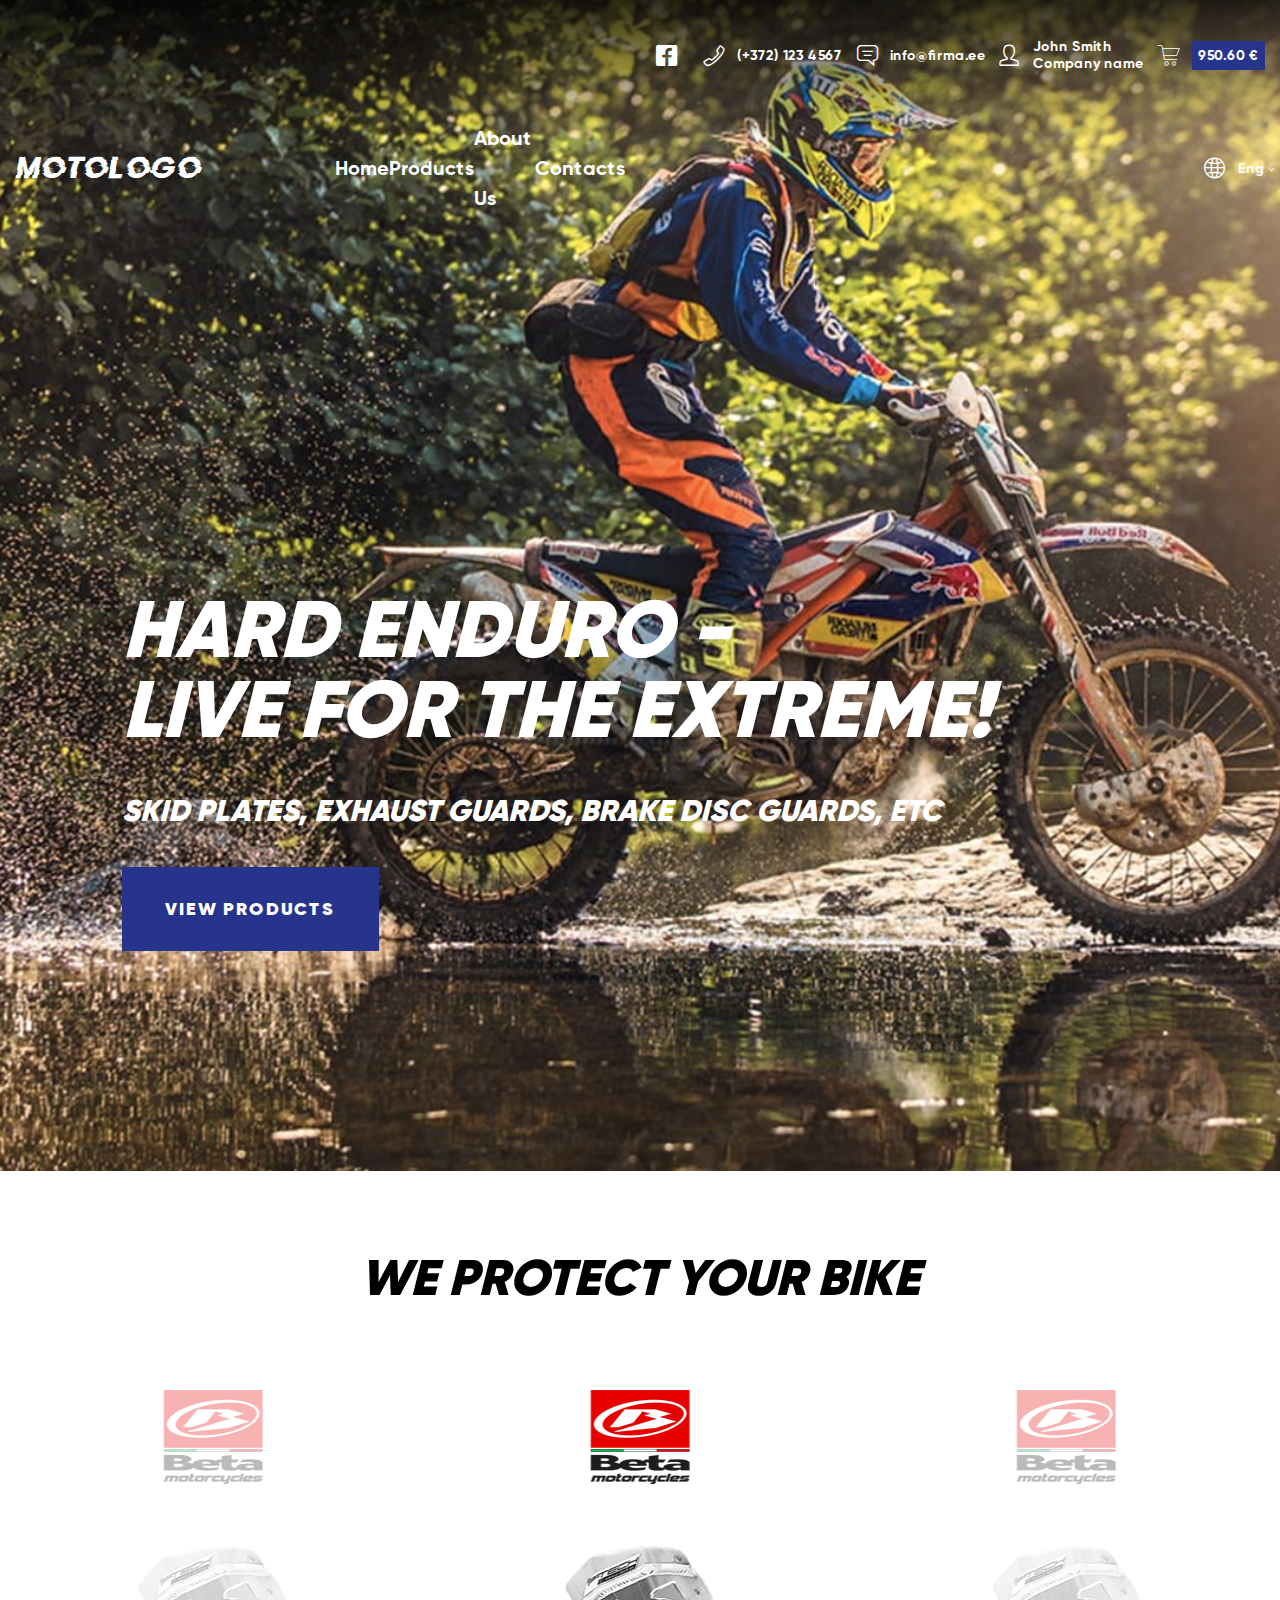
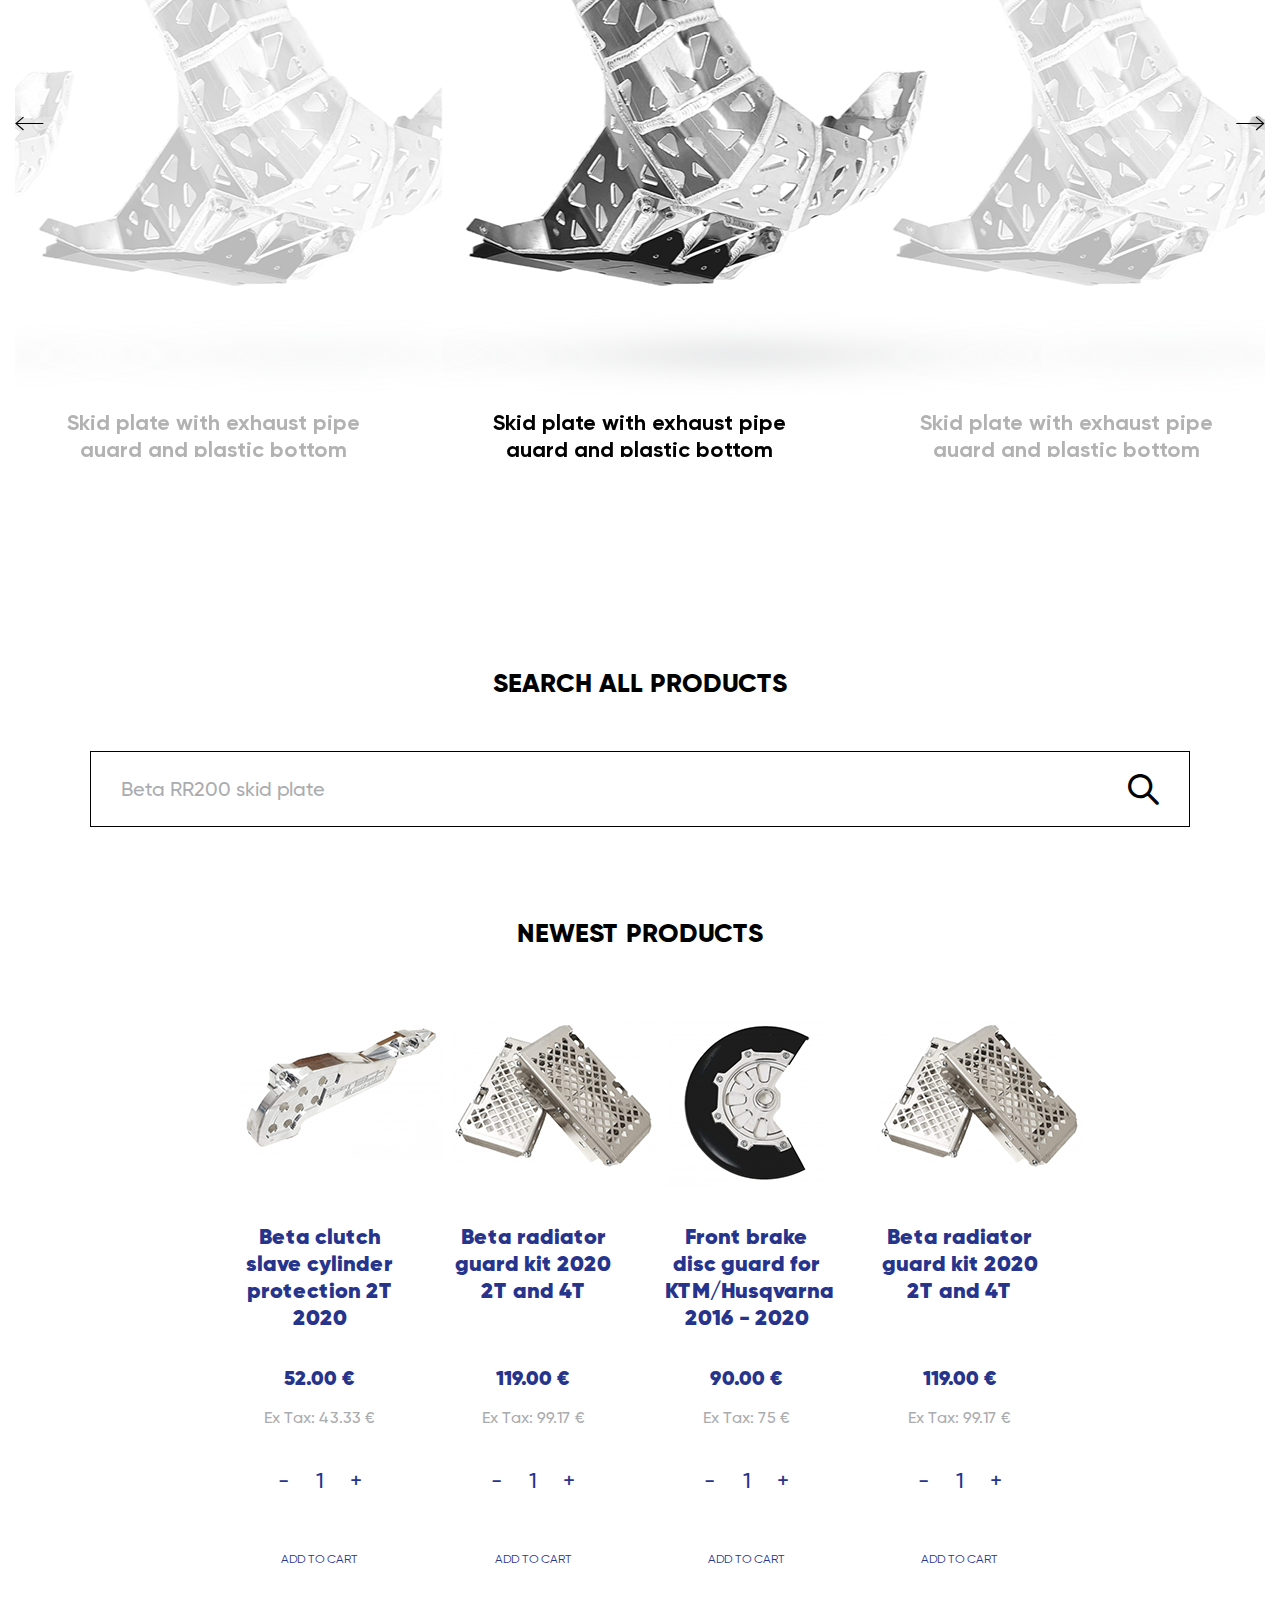
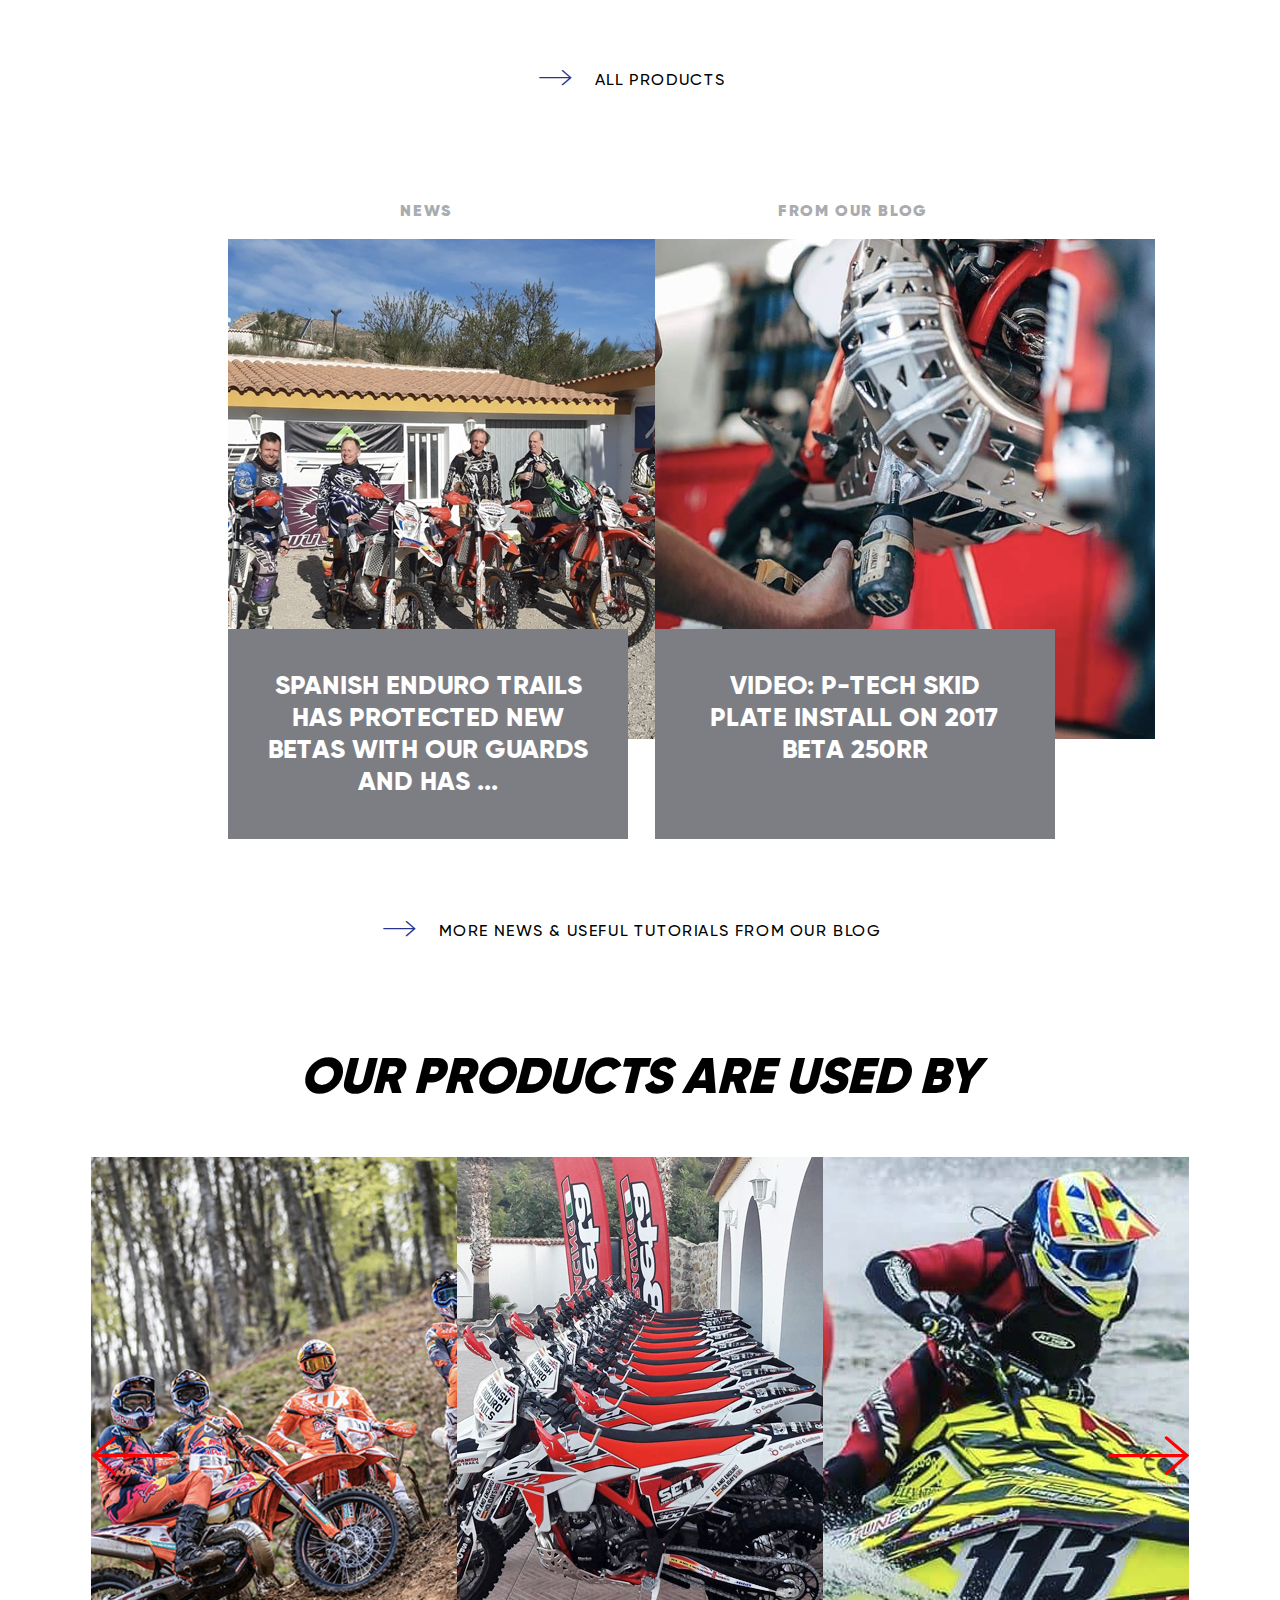
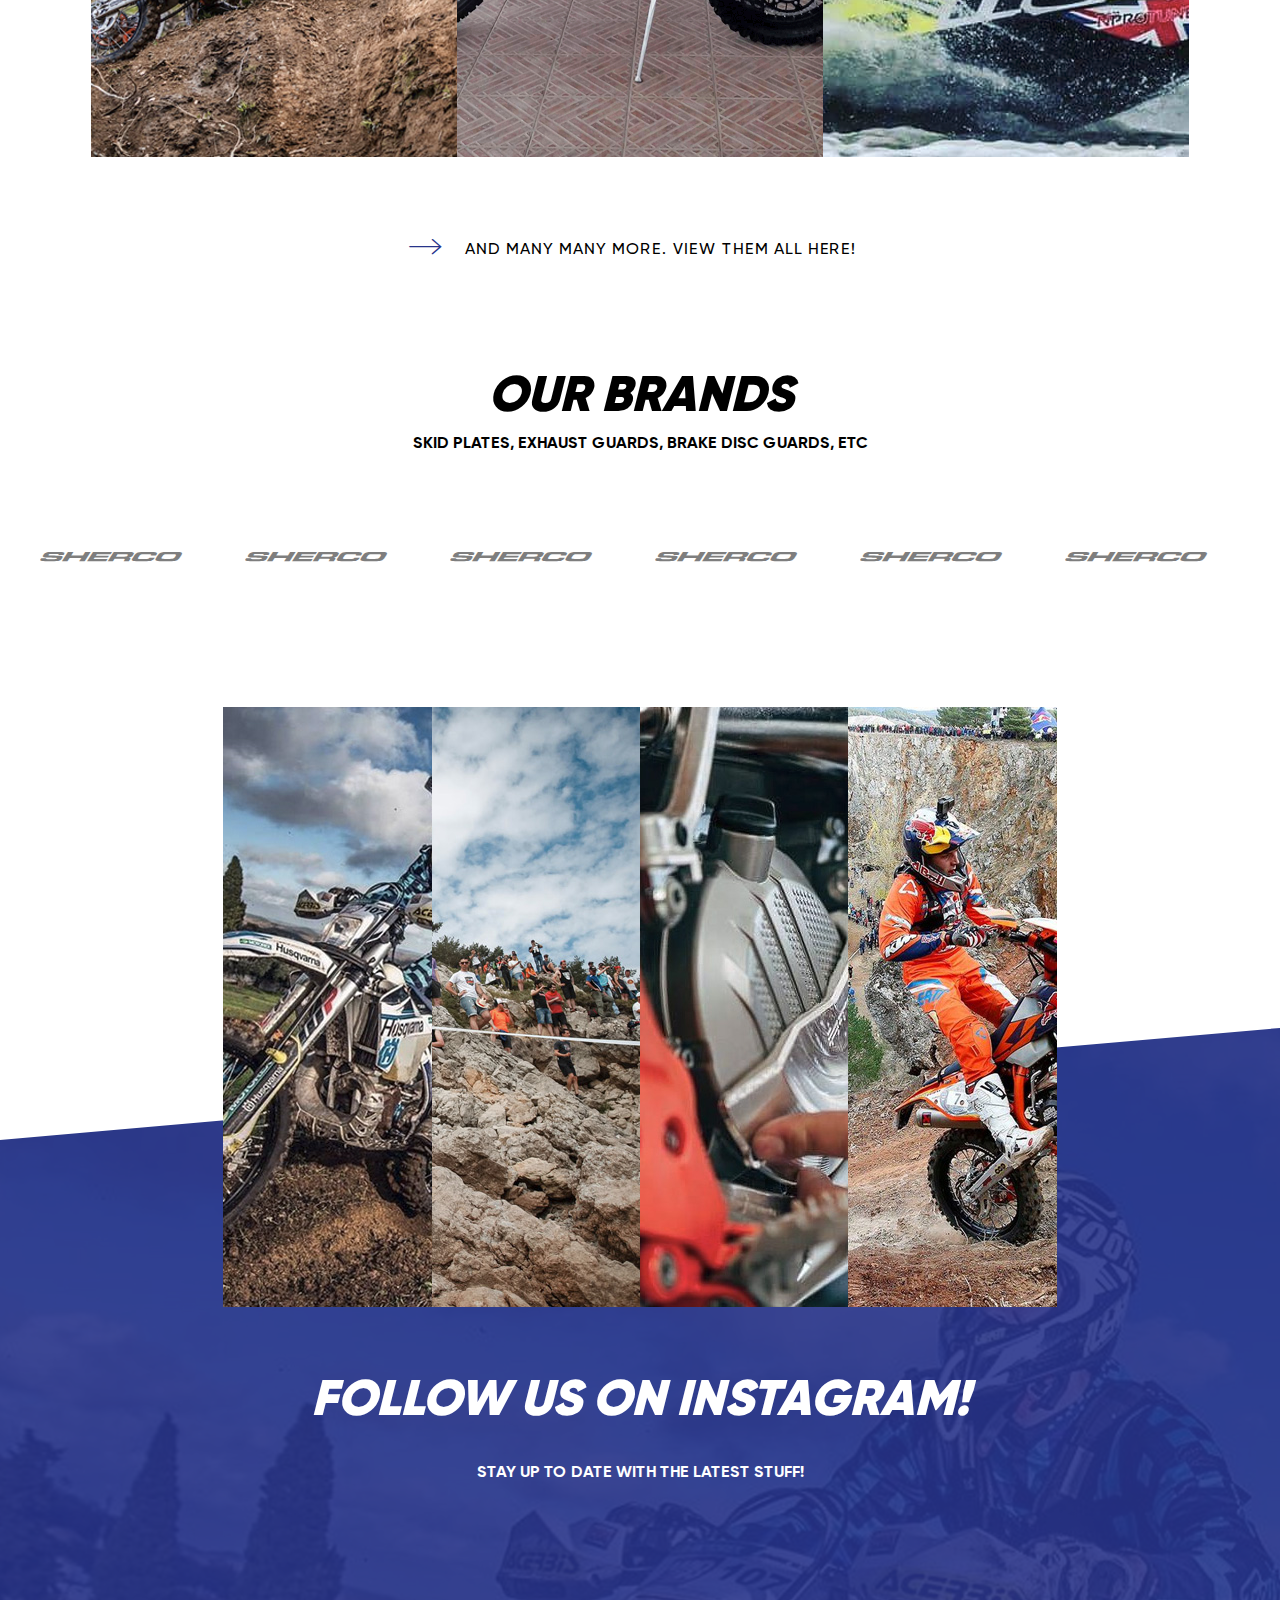
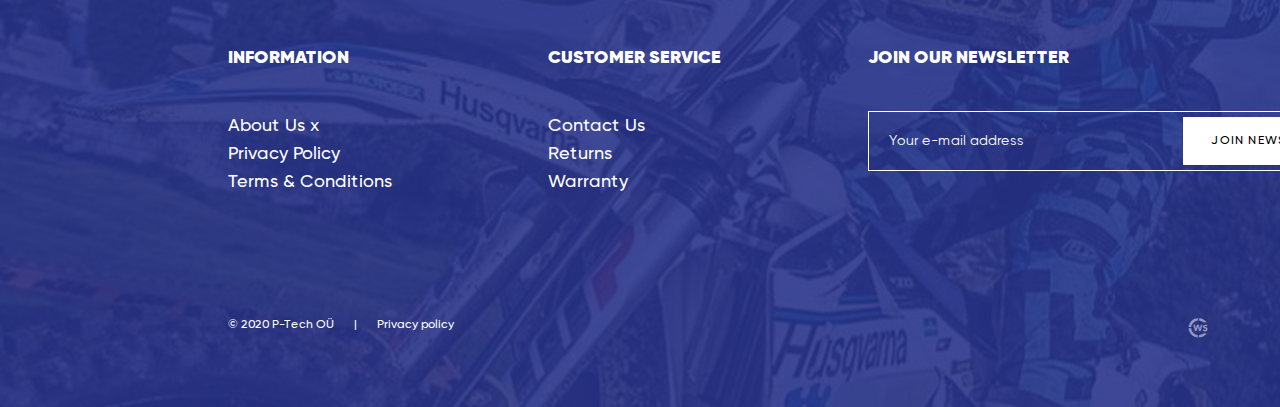
==== index.html @ c3dcbdb1 "test" ====
<!DOCTYPE html>
<html lang="en">
<head>
<meta charset="UTF-8">
<meta name="viewport" content="width=device-width, initial-scale=1.0">
<title>Motologo</title>
<!-- Fonts start -->
<link rel="stylesheet" href="fonts/gilroy/boldid/stylesheet.css">
<link rel="stylesheet" href="fonts/gilroy/stylesheet.css">
<!-- ICONS -->
<link rel="stylesheet" href="icons/style.css">

<!-- Fonts finish -->
    <!-- Slider CSS-->
<link rel="stylesheet" href="css/swiper-bundle.min.css">
<!-- Bootstrap Reboot CSS -->
<link rel="stylesheet" href="css/bootstrap-reboot.min.css">
<!-- Bootstrap CSS -->
<link rel="stylesheet" href="css/bootstrap.min.css">
<!-- Main CSS -->
<link rel="stylesheet" href="css/main.css">

</head>
<body>
    <!-- Header start -->
<header class="header" id="header">
    <div class="container">
        <div class="row">
            <div class="offset-6 col-6">
                <div class="header__info d-flex ml-auto">
                    <a href="#" class="header__social ico ico-fb">
                        
                    </a>
                    <a href="tel:+372123456789" class="header__phone ico ico-tel">
                        <span>(+372) 123 4567</span>
                    </a>
                    <a href="mailto:info@lab-consult.com" class="header__mail ico ico-mail">
                        <span>
                            info@firma.ee
                        </span>
                    </a>
                    <a href="#" class="header__username ico ico-konto">
                        <span>
                            John Smith<br>
                            Company name
                        </span>
                    </a>
                    <a href="#" class="header__cart ico ico-shopping-cart">
                        <span>
                            950.60 €
                        </span>
                    </a>
                </div>
            </div>
        </div>
        <div class="row align-items-center sec-nav">
            <div class="col-3">
                <a href="#" class="header__logo ico ico-motologo">
                </a>
            </div>
            <div class="col-3">
                <div class="header__nav d-flex">
                    <a href="#" class="header__menu">
                        Home
                    </a>
                    <a href="#" class="header__menu">
                        Products
                    </a>
                    <a href="#" class="header__menu">
                        About Us
                    </a>
                    <a href="#" class="header__menu">
                        Contacts
                    </a>
                </div>
            </div>
            <div class="offset-5 col-1 d-flex">
                <a href="#" class="header__lang  ico ico-lang">
                    <span>
                        Eng
                    </span>
                </a>
            </div>
        </div>
        <div class="row">
            <div class="offset-1 col-10">
                <h1 class="header__title">
                    Hard enduro - <br>
                    live for the extreme!
                </h1>
            </div>
        </div>
        <div class="row">
            <div class="offset-1 col-10">
                <p class="header__text">
                    Skid plates, exhaust guards, brake disc guards, etc
                </p>
            </div>
        </div>
        <div class="row">
            <div class="offset-1 col-10">
                <a href="#" class="header__btn btn">
                    View products
                </a>
            </div>
        </div>
    </div>
</header>
<!-- Header finish -->
<!-- Protect start -->   
<section class="protect" id="protect">
    <div class="container">
        <div class="row">
            <div class="col-12">
                <h1 class="protect__title">
                    We protect your bike
                </h1>
            </div>
        </div>
        <!-- Protect slider start -->  
            <!-- Slider main container -->
        <div class="swiper-container swiper__bikeSlider">
            <div class="swiper-wrapper">
                <div class="swiper-slide">
                    <div class="protect__sliderWrap">
                        <div class="protect__company-logo protect__company-logo2"></div>
                        <div class="protect__protection protect__protection2"></div>
                        <div class="protect__shadow protect__shadow2"></div>
                        <div class="protect__text protect__text2">
                            Skid plate with exhaust pipe guard
                            and plastic bottom
                        </div>
                    </div>
                </div>
                <div class="swiper-slide">
                    <div class="protect__sliderWrap">
                        <div class="protect__company-logo protect__company-logo2"></div>
                        <div class="protect__protection protect__protection2"></div>
                        <div class="protect__shadow protect__shadow2"></div>
                        <div class="protect__text protect__text2">
                            Skid plate with exhaust pipe guard
                            and plastic bottom
                        </div>
                    </div>
                </div>
                <div class="swiper-slide">
                    <div class="protect__sliderWrap">
                        <div class="protect__company-logo protect__company-logo2"></div>
                        <div class="protect__protection protect__protection2"></div>
                        <div class="protect__shadow protect__shadow2"></div>
                        <div class="protect__text protect__text2">
                            Skid plate with exhaust pipe guard
                            and plastic bottom
                        </div>
                    </div>
                </div>
                <div class="swiper-slide">
                    <div class="protect__sliderWrap">
                        <div class="protect__company-logo protect__company-logo2"></div>
                        <div class="protect__protection protect__protection2"></div>
                        <div class="protect__shadow protect__shadow2"></div>
                        <div class="protect__text protect__text2">
                            Skid plate with exhaust pipe guard
                            and plastic bottom
                        </div>
                    </div>
                </div>
                <div class="swiper-slide">
                    <div class="protect__sliderWrap">
                        <div class="protect__company-logo protect__company-logo2"></div>
                        <div class="protect__protection protect__protection2"></div>
                        <div class="protect__shadow protect__shadow2"></div>
                        <div class="protect__text protect__text2">
                            Skid plate with exhaust pipe guard
                            and plastic bottom
                        </div>
                    </div>
                </div>
            </div>
            <!-- Add Arrows -->
            <div class="ico ico-arr-right"></div>
            <div class="ico ico-arr-left"></div>  
        </div> 
        <!-- Protect slider finish --> 
        <div class="row">
            <div class="col-12">
                <div class="protect__btn view-visit__btn btn">
                    View all products
                    for Beta
                </div>
            </div> 
        </div> 
    </div>
</section>

<!-- Protect finish -->
<!-- Search start -->
<section class="search" id="search">
    <div class="container">
        <div class="row">
            <div class="col-12">
                <h4 class="search__title">
                    Search all products
                </h4>
            </div> 
        </div> 
        <div class="row">
            <div class="col-12">
                <div class="ico ico-luup search__wrap">
                    <input type="text" class="search__input" placeholder="Beta RR200 skid plate">
                </div>
            </div> 
        </div>
    </div>
</section>
<!-- Search finish -->
<!-- NewProd start -->
<section class="newProd" id="newProd">
    <div class="container">
        <div class="row">
            <div class="col-12">
                <h4 class="newProd__title">
                    Newest products
                </h4>
            </div> 
        </div> 
        <div class="row">
            <div class="offset-2 col-2">
                <div class="newProd__wrap">
                    <div class="newProd__imgWrap">
                        <div class="newProd__prodImg newProd__prodImg1"></div>
                    </div>
                    <h6 class="newProd__name">
                        Beta clutch slave cylinder protection 2T 2020
                    </h6>
                    <div class="newProd__shopWrap">
                        <p class="newProd__price">
                            52.00 €
                        </p>
                        <p class="newProd__taxPrice">
                            Ex Tax: 43.33 €
                        </p>
                        <div class="newProd__countWrap">
                            <a href="#" class="newProd__coutMin">-</a>
                            <div class="newProd__countNum">1</div>
                            <a href="#"  class="newProd__countPlus">+</a>
                        </div>
                        <div class="newProd__btn btn">
                            Add to cart
                        </div>
                    </div>
                </div>
            </div>
            <div class="col-2">
                <div class="newProd__wrap">
                    <div class="newProd__imgWrap">
                        <div class="newProd__prodImg newProd__prodImg2"></div>
                    </div>
                    <h6 class="newProd__name">
                        Beta radiator guard kit 2020 2T and 4T
                    </h6>
                    <div class="newProd__shopWrap">
                        <p class="newProd__price">
                            119.00 €
                        </p>
                        <p class="newProd__taxPrice">
                            Ex Tax: 99.17 €
                        </p>
                        <div class="newProd__countWrap">
                            <a href="#" class="newProd__coutMin">-</a>
                            <div class="newProd__countNum">1</div>
                            <a href="#"  class="newProd__countPlus">+</a>
                        </div>
                        <div class="newProd__btn btn">
                            Add to cart
                        </div>
                    </div>
                </div>
            </div>
            <div class="col-2">
                <div class="newProd__wrap">
                    <div class="newProd__imgWrap">
                        <div class="newProd__prodImg newProd__prodImg3"></div>
                    </div>
                    <h6 class="newProd__name">
                        Front brake disc guard for KTM/Husqvarna 2016 - 2020
                    </h6>
                    <div class="newProd__shopWrap">
                        <p class="newProd__price">
                            90.00 €
                        </p>
                        <p class="newProd__taxPrice">
                            Ex Tax: 75 €
                        </p>
                        <div class="newProd__countWrap">
                            <a href="#" class="newProd__coutMin">-</a>
                            <div class="newProd__countNum">1</div>
                            <a href="#"  class="newProd__countPlus">+</a>
                        </div>
                        <div class="newProd__btn btn">
                            Add to cart
                        </div>
                    </div>
                </div>
            </div>
            <div class="col-2">
                <div class="newProd__wrap">
                    <div class="newProd__imgWrap">
                        <div class="newProd__prodImg newProd__prodImg4"></div>
                    </div>
                    <h6 class="newProd__name">
                        Beta radiator guard kit 2020 2T and 4T
                    </h6>
                    <div class="newProd__shopWrap">
                        <p class="newProd__price">
                            119.00 €
                        </p>
                        <p class="newProd__taxPrice">
                            Ex Tax: 99.17 €
                        </p>
                        <div class="newProd__countWrap">
                            <a href="#" class="newProd__coutMin">-</a>
                            <div class="newProd__countNum">1</div>
                            <a href="#"  class="newProd__countPlus">+</a>
                        </div>
                        <div class="newProd__btn btn">
                            Add to cart
                        </div>
                    </div>
                </div>
            </div>
        </div>
        <div class="row">
            <div class="col-12">
                <a href="#" class="newProd__button btn__info btn ico ico-arr-right">
                    <span>All products</span>
                </a>
            </div>
        </div>
    </div>
</section>
<!-- NewProd finish -->
<!-- NewsBlog start -->
<section class="newsBlog" id="newsBlog">
    <div class="container">
        <div class="row">
            <div class="offset-2 col-4">
                <div class="newsBlog__wrap">
                    <h6 class="newsBlog__title">
                        News
                    </h6>
                    <div class="newsBlog__img newsBlog__img1"></div>
                    <div class="newsBlog__text">
                        Spanish Enduro Trails has protected new Betas with OUR guards and has ...
                    </div>
                </div>
            </div>
            <div class="col-4">
                <div class="newsBlog__wrap">
                    <h6 class="newsBlog__title">
                        From our blog
                    </h6>
                    <div class="newsBlog__img newsBlog__img2"></div>
                    <div class="newsBlog__text">
                        VIDEO: P-Tech Skid Plate Install On 2017 Beta 250RR
                    </div>
                </div>
            </div>
        </div>
        <div class="row">
            <div class="col-12">
                <a href="#" class="newsBlog__button btn__info btn ico ico-arr-right">
                    <span>More news & useful tutorials from our blog</span>
                </a>
            </div>
        </div>
    </div>
</section>
<!-- NewsBlog finish -->

<!-- UsedBy start -->
<section class="usedBy" id="usedBy">
    <div class="container">
        <div class="row">
            <div class="col-12">
                <h2 class="usedBy__title">
                    Our products are used by
                </h2>
            </div>
        </div>
        <!-- UsedBy slider start -->  
        <!-- Slider main container -->
        <div class="swiper-container swiper__usedbySlider">
            <div class="swiper-wrapper">
                <div class="swiper-slide">
                    <div class="usedBy__sliderWrap">
                        <div class="usedBy__img usedBy__img1">
                            <div class="usedBy__overlay">
                                <h3 class="usedBy__heading">
                                    Spanish Enduro Trails
                                </h3>
                                <a href="#" class="view-visit__btn">
                                    Visit team´s
                                    web page
                                </a>
                            </div>
                        </div>
                    </div>
                </div>
                <div class="swiper-slide">
                    <div class="usedBy__sliderWrap">
                        <div class="usedBy__img usedBy__img2">
                            <div class="usedBy__overlay">
                                <h3 class="usedBy__heading">
                                    Spanish Enduro Trails
                                </h3>
                                <a href="#" class="view-visit__btn">
                                    Visit team´s
                                    web page
                                </a>
                            </div>
                        </div>
                    </div>
                </div>
                <div class="swiper-slide">
                    <div class="usedBy__sliderWrap">
                        <div class="usedBy__img usedBy__img3">
                            <div class="usedBy__overlay">
                                <h3 class="usedBy__heading">
                                    Spanish Enduro Trails
                                </h3>
                                <a href="#" class="view-visit__btn">
                                    Visit team´s
                                    web page
                                </a>
                            </div>
                        </div>
                    </div>
                </div>
               
            </div>
            <!-- Add Arrows -->
            <div class="ico ico-arr-right"></div>
            <div class="ico ico-arr-left"></div>  
        </div> 
        <!-- UsedBy slider finish --> 
        <div class="row">
            <div class="col-12">
                <a href="#" class="usedBy__button btn__info btn ico ico-arr-right">
                    <span>And many many more. View them all here!</span>
                </a>
            </div>
        </div>
    </div>
</section>
<!-- UsedBy finish -->
<!-- Brands start -->
<section class="brands" id="brands">
    <div class="container">
        <div class="row">
            <div class="col-12">
                <h2 class="brands__title">
                    Our brands
                </h2>
            </div>
        </div>
        <div class="row">
            <div class="col-12">
                <p class="brands__text">
                    Skid plates, exhaust guards, brake disc guards, etc
                </p>
            </div>
        </div>
        <div class="brands__wrap">
            <div class="row">
                <div class="col-2">
                    <div class="brands__logo ico ico-sherco"></div>
                </div>
                <div class="col-2">
                    <div class="brands__logo ico ico-sherco"></div>
                </div>
                <div class="col-2">
                    <div class="brands__logo ico ico-sherco"></div>
                </div>
                <div class="col-2">
                    <div class="brands__logo ico ico-sherco"></div>
                </div>
                <div class="col-2">
                    <div class="brands__logo ico ico-sherco"></div>
                </div>
                <div class="col-2">
                    <div class="brands__logo ico ico-sherco"></div>
                </div>
            </div>
        </div>
    </div>
</section>
<!-- Brands finish -->
<!-- Follow start -->
<section class="follow" id="follow">
    <div class="container">
        <div class="row no-gutters">
            <div class="offset-2 col-2">
                <div class="follow__img follow__img1"></div>
            </div>
            <div class="col-2">
                <div class="follow__img follow__img2"></div>
            </div>
            <div class="col-2">
                <div class="follow__img follow__img3"></div>
            </div>
            <div class="col-2">
                <div class="follow__img follow__img4"></div>
            </div>
        </div>
        <div class="row">
            <div class="col-12">
                <h2 class="follow__title">
                    Follow us on instagram!
                </h2>
            </div>
        </div>
        <div class="row">
            <div class="col-12">
                <p class="follow__text">
                    Stay up to date with the latest stuff!
                </p>
            </div>
        </div>
    </div>
</section>
<!-- Follow finish -->
<!-- Footer start -->
<footer class="footer" id="footer">
    <div class="footer__bg">
        <div class="footer__bgImg">
            
        </div>
    </div>
    <div class="container">
        <div class="row">
            <div class="offset-2 col-3">
                <h6 class="footer__title">
                    Information
                </h6>
                <div class="footer__navWrap">
                    <div class="footer__nav">
                        About Us
                    x</div>
                    <div class="footer__nav">
                        Privacy Policy
                    </div>
                    <div class="footer__nav">
                        Terms & Conditions
                    </div>
                </div>
            </div>
            <div class="col-3">
                <h6 class="footer__title">
                    Customer Service
                </h6>
                <div class="footer__navWrap">
                    <div class="footer__nav">
                        Contact Us
                    </div>
                    <div class="footer__nav">
                        Returns
                    </div>
                    <div class="footer__nav">
                        Warranty
                    </div>
                </div>
            </div>
            <div class="col-3">
                <h6 class="footer__title">
                    Join OUR newsletter
                </h6>
                <label class="footer__actWrap d-flex">
                   <input type="text" class="footer__input" placeholder="Your e-mail address">
                   <button class="footer__btn btn">
                        Join newsletter
                   </button>
                </label>
            </div>
        </div>
        <div class="row">
            <div class="offset-2 col-3">
                <div class="footer__privWrap">
                    <p class="footer__priv">
                        © 2020 P-Tech OÜ
                    </p>
                    <p class="footer__priv">
                        |
                    </p>
                    <p class="footer__priv">
                        Privacy policy
                    </p>
                </div>
            </div>
            <div class="offset-6 col-1 footer__privWrap">
                <div class="footer__svg ico ico-ws">
                </div>
            </div>
        </div>
    </div>
</footer>

<!-- Footer finish -->
</body>

<!-- Slider JS-->
<script src="js/swiper-bundle.min.js"></script>
<script src="js/main.js"></script>
</html>
---- fonts/gilroy/boldid/stylesheet.css ----
@font-face {
    font-family: 'Gilroy';
    src: url('Gilroy-Heavy.eot');
    src: url('Gilroy-Heavy.eot?#iefix') format('embedded-opentype'),
        url('Gilroy-Heavy.woff2') format('woff2'),
        url('Gilroy-Heavy.woff') format('woff'),
        url('Gilroy-Heavy.ttf') format('truetype'),
        url('Gilroy-Heavy.svg#Gilroy-Heavy') format('svg');
    font-weight: 900;
    font-style: normal;
    font-display: swap;
}

@font-face {
    font-family: 'Gilroy';
    src: url('Gilroy-Black.eot');
    src: url('Gilroy-Black.eot?#iefix') format('embedded-opentype'),
        url('Gilroy-Black.woff2') format('woff2'),
        url('Gilroy-Black.woff') format('woff'),
        url('Gilroy-Black.ttf') format('truetype'),
        url('Gilroy-Black.svg#Gilroy-Black') format('svg');
    font-weight: 900;
    font-style: normal;
    font-display: swap;
}

@font-face {
    font-family: 'Gilroy';
    src: url('Gilroy-ExtraBold.eot');
    src: url('Gilroy-ExtraBold.eot?#iefix') format('embedded-opentype'),
        url('Gilroy-ExtraBold.woff2') format('woff2'),
        url('Gilroy-ExtraBold.woff') format('woff'),
        url('Gilroy-ExtraBold.ttf') format('truetype'),
        url('Gilroy-ExtraBold.svg#Gilroy-ExtraBold') format('svg');
    font-weight: 800;
    font-style: normal;
    font-display: swap;
}
---- fonts/gilroy/stylesheet.css ----
@font-face {
    font-family: 'Gilroy';
    src: url('Gilroy-Bold.eot');
    src: url('Gilroy-Bold.eot?#iefix') format('embedded-opentype'),
        url('Gilroy-Bold.woff2') format('woff2'),
        url('Gilroy-Bold.woff') format('woff'),
        url('Gilroy-Bold.ttf') format('truetype'),
        url('Gilroy-Bold.svg#Gilroy-Bold') format('svg');
    font-weight: bold;
    font-style: normal;
}

@font-face {
    font-family: 'Gilroy';
    src: url('Gilroy-Thin.eot');
    src: url('Gilroy-Thin.eot?#iefix') format('embedded-opentype'),
        url('Gilroy-Thin.woff2') format('woff2'),
        url('Gilroy-Thin.woff') format('woff'),
        url('Gilroy-Thin.ttf') format('truetype'),
        url('Gilroy-Thin.svg#Gilroy-Thin') format('svg');
    font-weight: 100;
    font-style: normal;
}

@font-face {
    font-family: 'Gilroy';
    src: url('Gilroy-Regular.eot');
    src: url('Gilroy-Regular.eot?#iefix') format('embedded-opentype'),
        url('Gilroy-Regular.woff2') format('woff2'),
        url('Gilroy-Regular.woff') format('woff'),
        url('Gilroy-Regular.ttf') format('truetype'),
        url('Gilroy-Regular.svg#Gilroy-Regular') format('svg');
    font-weight: normal;
    font-style: normal;
}

@font-face {
    font-family: 'Gilroy';
    src: url('Gilroy-Light.eot');
    src: url('Gilroy-Light.eot?#iefix') format('embedded-opentype'),
        url('Gilroy-Light.woff2') format('woff2'),
        url('Gilroy-Light.woff') format('woff'),
        url('Gilroy-Light.ttf') format('truetype'),
        url('Gilroy-Light.svg#Gilroy-Light') format('svg');
    font-weight: 300;
    font-style: normal;
}

@font-face {
    font-family: 'Gilroy';
    src: url('Gilroy-SemiBold.eot');
    src: url('Gilroy-SemiBold.eot?#iefix') format('embedded-opentype'),
        url('Gilroy-SemiBold.woff2') format('woff2'),
        url('Gilroy-SemiBold.woff') format('woff'),
        url('Gilroy-SemiBold.ttf') format('truetype'),
        url('Gilroy-SemiBold.svg#Gilroy-SemiBold') format('svg');
    font-weight: 600;
    font-style: normal;
}

@font-face {
    font-family: 'Gilroy';
    src: url('Gilroy-Medium.eot');
    src: url('Gilroy-Medium.eot?#iefix') format('embedded-opentype'),
        url('Gilroy-Medium.woff2') format('woff2'),
        url('Gilroy-Medium.woff') format('woff'),
        url('Gilroy-Medium.ttf') format('truetype'),
        url('Gilroy-Medium.svg#Gilroy-Medium') format('svg');
    font-weight: 500;
    font-style: normal;
}
---- icons/style.css ----
@font-face {
  font-family: 'mod';
  src:  url('fonts/mod.eot?b4n8e9');
  src:  url('fonts/mod.eot?b4n8e9#iefix') format('embedded-opentype'),
    url('fonts/mod.ttf?b4n8e9') format('truetype'),
    url('fonts/mod.woff?b4n8e9') format('woff'),
    url('fonts/mod.svg?b4n8e9#mod') format('svg');
  font-weight: normal;
  font-style: normal;
  font-display: block;
}

.ico {
  /* use !important to prevent issues with browser extensions that change fonts */
  font-family: 'mod' !important;
  speak: never;
  font-style: normal;
  font-weight: normal;
  font-variant: normal;
  text-transform: none;
  line-height: 1;

  /* Better Font Rendering =========== */
  -webkit-font-smoothing: antialiased;
  -moz-osx-font-smoothing: grayscale;
}

.ico-shopping-cart:before {
  content: "\e90e";
}
.ico-lang:before {
  content: "\e900";
}
.ico-luup:before {
  content: "\e901";
}
.ico-mail:before {
  content: "\e902";
}
.ico-motikas:before {
  content: "\e903";
}
.ico-motologo:before {
  content: "\e904";
}
.ico-shape-4:before {
  content: "\e905";
}
.ico-sherco:before {
  content: "\e906";
}
.ico-tel:before {
  content: "\e907";
}
.ico-ws:before {
  content: "\e908";
}
.ico-arr-left:before {
  content: "\e909";
}
.ico-arr-right:before {
  content: "\e90a";
}
.ico-fb:before {
  content: "\e90b";
}
.ico-konto:before {
  content: "\e90c";
}
.ico-ktm:before {
  content: "\e90d";
}
---- css/main.css ----
/* ------ Specification ------ */
    
    body {
        font-family: 'Gilroy', 'open sans', sans-serif;
        color: #000;
        padding: 0;
        margin: 0;
        font-size: 14px;
    }
    div, p, form, input, a, span, button {
        box-sizing: border-box;
    }
    
    p {
        font-size: 14px;
    }
    
    ul, li {
        display: block;
        padding: 0;
        margin: 0;
    }
    
    h1, h2, h3, h4, h5, h6 {
        font-family: 'Gilroy', sans-serif;
    }
    
    h1 {
        font-size: 80px;
        color: #fff;
    }
    
    h2 {
        font-size: 50px;
        color: #000000;
    }
    
    h3 {
        font-size: 30px;
    }
    
    h4 {
        font-size: 26px;
    }
    h5 {
        font-size: 24px;
        color: #081D42;
        font-family: 'Gilroy', sans-serif;
    }
    h6 {
        font-size: 22px;
    }
    
    a, a:hover, a:active {
        text-decoration: none;
    }
    
    a, button, input {
        transition: all 0.5s ease;
    }
    
    input, input:hover, input:focus, input:active, button, button:hover, button:focus, button:active {
        outline: none;
    }
    
    
    .btn {
        background-color: #fff;
        color: #27348b;
        display: block;
        padding: 32px 20px;
        font-family: 'Gilroy', sans-serif;
    }
    
    .btn:hover {
        background: #fff;
        color: #fff;
        background-color: #27348b;
    }
    
    .btn:active {
        box-shadow: 0 0 25px rgba(0, 0, 0, 0.2) inset;
    }



.btn__info span{
    font-size: 16px;
    font-weight: 500;
    font-family: Gilroy;
    font-stretch: normal;
    font-style: normal;
    line-height: normal;
    letter-spacing: 1.6px;
    text-transform: uppercase;
    color: #000;
    margin-top: 59px;
    padding: 15px;
}   


.view-visit__btn{
    display: flex;
    margin: 0 auto;
    max-width: 197px;
    width: 100%;
    font-family: Gilroy;
    font-size: 12px;
    font-weight: 500;
    font-stretch: normal;
    font-style: normal;
    line-height: normal;
    letter-spacing: 1.2px;
    text-align: center;
    color: var(--text);
    margin-top: 55px;
    padding: 17px 15px;
    color: #000;
    border: 1px solid #000;
    text-transform: uppercase;
}

/* ------ Specification finish ------ */

 /* ------ Header start ------ */
.header {
    background-image: url(../img/jpg/hero-image.jpg);
    background-position: center, center;
    background-repeat: no-repeat;
    background-size: cover;
    padding: 38px 0 220px;
    position: relative;


}
.header::after {
    background: rgb(0,0,0);
    background: linear-gradient(180deg, rgba(0,0,0,0.8099614845938375) 0%, rgba(0,0,0,0) 100%);
    position: absolute;
    top: 0;
    left: 0;
    width: 100%;
    height: 140px;
    content: '';
    
}


.header__info {
    max-width: 726px;
    width: 100%;
    justify-content: space-between;
    align-items: center;
    z-index: 1;
    position: relative;
}
.header__info a span{
    font-family: Gilroy;
    font-size: 14px;
    font-weight: bold;
    font-stretch: normal;
    font-style: normal;
    line-height: normal;
    letter-spacing: normal;
    text-align: right;
    color: #ffffff;
}
.header .ico {
    color: #fff;
    padding-left: 34px;
    text-align: left;
    position: relative
}
.header .ico::before{
    font-size: 22px;
    top: 50%;
    position: absolute;
    left: 0;
    text-align: center;
    transform: translate(0, -50%);
}

.header__social {
}
.header__phone span{
}
.header__mail span{
}
.header__username span{
}
.header__cart span{
    background-color: #27348b;
    padding: 6px;
}
.sec-nav {
    margin-top: 36px;
    z-index: 1;
    position: relative;
}

.header__logo::before {
    font-size: 33px;
    color: #fff;
}
.header__nav {
    font-weight: bold;
    color: #fff;
    font-size: 20px;
    line-height: 60px;
    display: flex;
    align-items: center;
    justify-content: space-between;
}
.header__menu {

    font-size: 20px;
    font-weight: bold;
    font-stretch: normal;
    font-style: normal;
    line-height: 3;
    letter-spacing: normal;
    text-align: left;
    color: #ffffff;
    position: relative;
}
.header__menu:hover {
    color: #fff;
}
.header__menu::after {
    content: '';
    position: absolute;
    left: 0;
    bottom: 0;
    width: 100%;
    height: 2px;
    background-color: #fff;
    opacity: 0;
    transition: 0.3s ease;
}
.header__menu:hover:after {
    opacity: 1;
    bottom: 11px;
}





.header__lang {
    margin-left: auto;
}
.header__lang span{
    font-family: Gilroy;
    font-size: 14px;
    font-weight: bold;
    font-stretch: normal;
    font-style: normal;
    line-height: normal;
    letter-spacing: normal;
    text-align: left;
    color: #fefefe;
    position: relative;
    text-align: left;
  
}
.header__lang span::after{
    border: 1px solid #fff;
    content: '';
    border-left: none;
    border-bottom: none;
    transform: rotate(135deg) translate(0, 50%);
    height: 4px;
    width: 4px;
    position: absolute;
    right: -10px;
    top: 50%;


}

.header__title {
    font-weight: 900;
    font-style: italic;
    text-transform: uppercase;
    margin-top: 361px;
    font-size: 80px;
    font-stretch: normal;
    line-height: 1;
    letter-spacing: normal;
    text-align: left;
    color: #ffffff;




}
.header__text {
    color: #fff;
    font-size: 30px;
    font-weight: 900;
    font-style: italic;
    text-transform: uppercase;
    margin-top: 14px;
    font-stretch: normal;
    line-height: 2.67;
    letter-spacing: normal;
    text-align: left;
    color: #ffffff;


    
}
.header__btn {
    max-width: 257px;
    width: 100%;
    font-weight: 900;
    text-transform: uppercase;
    font-size: 18px;
    font-stretch: normal;
    font-style: normal;
    line-height: 18px;
    text-align: center;
    letter-spacing: 1.8px;
    background-color: #27348b;
    color: #fff;
}
.header__btn:hover {

    background-color: #fff;
    color: #27348b;
}

 /* ------ Header finish ------ */

  /* ------ Protect start ------ */
.protect {
    padding-top: 75px;
    padding-bottom: 45px;
}
.protect__title {
    font-size: 50px;
    font-weight: 900;
    font-stretch: normal;
    font-style: italic;
    line-height: normal;
    letter-spacing: normal;
    text-align: center;
    color: var(--text);
    margin-bottom: 81px;
    text-transform: uppercase;
}

/* Protect slider start */
.protect__company-logo {
    background-position: center, center;
    background-repeat: no-repeat;
    margin: 0 auto;
}

.protect__company-logo2 {
    background-image: url(../img/png/beta.png);
    width: 99px;
    height: 94px;
    margin-bottom: 45px;
}

.protect__protection {
    background-position: center, center;
    background-repeat: no-repeat;
    margin: 0 auto;
    background-image: url(../img/png/img.png);
    width: 512px;
    height: 371px;
}

.protect__protection2 {
}

.protect__shadow {
    background-position: center, center;
    background-repeat: no-repeat;
    margin: 0 auto;
    background-image: url(../img/png/sha.png);
    width: 600px;
    height: 109px;

    opacity: 0.48;
}
.protect__shadow2 {
    object-fit: contain;
}

.protect__text {
    font-size: 22px;
    font-weight: bold;
    font-stretch: normal;
    font-style: normal;
    line-height: normal;
    letter-spacing: normal;
    text-align: center;
    color: var(--text);
}

.protect__text2 {
    width: 356px;
    height: 48px;
    margin: 0 auto;
}

.ico-arr-left {
    transform: translate(0, -50%);
    left: 0;
    top: 50%;
    position: absolute;
    z-index: 1;
}

.ico-arr-right {
    transform: translate(0, -50%);
    right: 0;
    top: 50%;
    position: absolute;
    z-index: 1;
}


.swiper__bikeSlider .swiper-slide{
    opacity: 0.3;
} 
.swiper__bikeSlider .swiper-slide-active {
    opacity: 1;
}

/* Protect slider finish */


.protect__btn {

}

/* ------ Protect finish ------ */




/* ------Search start------ */
.search {   
    padding: 45px 0;
}
.search__title{
    text-align: center;
    font-size: 26px;
    font-weight: 800;
    font-stretch: normal;
    font-style: normal;
    line-height: 1.38;
    letter-spacing: normal;
    text-align: center;
    color: var(--text);
    text-transform: uppercase;
    margin-bottom: 49px;
}
.search__wrap {
    width: fit-content;
    height: fit-content;
    position: relative;
    margin: 0 auto;
}
.search__input {
    border: 1px solid #000;
    width: 1100px;
    display: block;
    padding: 25px 70px 25px 30px;
    font-size: 20px;
    font-weight: 500;
    font-stretch: normal;
    font-style: normal;
    line-height: normal;
    letter-spacing: normal;
    text-align: left;
    color: #000;;
    font-family: Gilroy;
}
.search .ico-luup:before {
    position: absolute;
    right: 31px;
    top: 50%;
    transform: translate(0, -50%);
    font-size: 31px;
    cursor: pointer;
}

.search__input::placeholder {
    color: #aaacaf;
}


.search__input:focus {
box-shadow: 0 1px 3px rgba(0,0,0, 0.8);
}
/* ------Search finish------ */






/* ------ NewProd start ------ */

.newProd {
    padding: 44px 0;
}
.newProd__title {
    text-align: center;
    font-size: 26px;
    font-weight: 800;
    font-stretch: normal;
    font-style: normal;
    line-height: 1.38;
    letter-spacing: normal;
    text-align: center;
    color: var(--text);
    margin-bottom: 59px;
    text-transform: uppercase;
}
.newProd__wrap {
    max-width: 237px;
    width: 100%;
    min-height: 500px;
    height: 100%;
    text-align: center;
    align-content: space-between;
    padding: 10px;
    display: flex;
    flex-direction: column;
}
.newProd__wrap:hover {
    box-shadow: 0 0 25px rgba(0, 0, 0, 0.2);
    transition: ease 0.5s;
}

.newProd__imgWrap {
    max-width: 237px;
    width: 100%;
    height: 183px;
    margin: 0 auto;
}
.newProd__prodImg {
    background-position: center, center;
    background-repeat: no-repeat;
    margin: 0 auto;
    object-fit: contain;
}
.newProd__prodImg1 {
    background-image: url(../img/png/layer-33.png);
    width: 206px;
    height: 138px;
}
.newProd__prodImg2 {
    background-image: url(../img/png/layer-29.png);
    width: 207px;
    height: 153px;
}
.newProd__prodImg3 {
    background-image: url(../img/png/layer-31.png);
    width: 160px;
    height: 166px;
}
.newProd__prodImg4 {
    background-image: url(../img/png/layer-29.png);
    width: 207px;
    height: 153px;
}
.newProd__name {
    font-size: 22px;
    font-weight: 900;
    font-stretch: normal;
    font-style: normal;
    line-height: normal;
    letter-spacing: normal;
    text-align: center;
    color: #27348b;
    margin-top: 19px;
}
.newProd__shopWrap {
    margin-top: auto;
}
.newProd__price {
    margin-top: 27px;
    font-size: 20px;
    font-weight: 900;
    line-height: normal;
    color: #27348b;
}
.newProd__taxPrice {
    margin-bottom: 39px;
    font-size: 16px;
    font-weight: 500;
    font-stretch: normal;
    font-style: normal;
    line-height: 1.38;
    letter-spacing: normal;
    text-align: center;
    color: #aaacaf;
}
.newProd__countWrap {
    display: flex;
    justify-content: center;
    font-size: 22px;
    font-weight: 500;
    font-stretch: normal;
    font-style: normal;
    line-height: normal;
    letter-spacing: 1.1px;
    text-align: center;
    color: #27348b;
}
.newProd__coutMin {
    color: #27348b;
    margin-right: 25px;
}
.newProd__countNum {
    
}
.newProd__countPlus {
    color: #27348b;
    margin-left: 25px;
}
.newProd__btn {
    margin-top: 39px;
    padding: 17px 30px;
    text-transform: uppercase;
    font-size: 12px;
}
.newProd__button {
    position: relative;
    margin-top: 25px;
}


.newProd__button:hover span{
    color: #fff;   

}   

.newProd__button .ico-arr-right {
    position: absolute;
}



/* ------NewProd finish------ */

/* ------NewsBlog start------ */
.newsBlog {
    padding: 45px 0;
}
.newsBlog__wrap {

}
.newsBlog__title {
    font-size: 16px;
    font-weight: 900;
    font-stretch: normal;
    font-style: normal;
    line-height: normal;
    letter-spacing: 1.6px;
    text-align: center;
    color: #aaacaf;
    text-transform: uppercase;
    margin-bottom: 19px;
}
.newsBlog__img {
    width: 500px;
    height: 500px;
    object-fit: contain;
    background-position: center, center;
    background-repeat: no-repeat;
    margin: 0 auto;
}
.newsBlog__img1 {
    background-image: url(../img/png/layer-11.png);
}
.newsBlog__img2 {
    background-image: url(../img/png/layer-18.png);
}
.newsBlog__text {
    width: 400px;
    height: 210px;
    background-color: #7c7e84;
    font-size: 26px;
    font-weight: 800;
    font-stretch: normal;
    font-style: normal;
    line-height: 1.23;
    letter-spacing: normal;
    text-align: center;
    color: #ffffff;
    text-align: center;
    padding: 41px 40px;
    text-transform: uppercase;
    margin: 0 auto;
    margin-top: -110px;
}

.newsBlog__button {
    position: relative;
    margin-top: 30px;
}


.newsBlog__button:hover span{
    color: #fff;   

}   

.newsBlog__button .ico-arr-right {
    position: absolute;
}

/* ------NewsBlog finish------ */

/* ------UsedBy start------ */


.usedBy {
    padding: 40px 0;
}
.usedBy__title {
    font-weight: 900;
    font-stretch: normal;
    font-style: italic;
    line-height: normal;
    letter-spacing: normal;
    text-align: center;
    text-transform: uppercase;
    margin-bottom: 50px;
}
.usedBy__sliderWrap {

}


.usedBy__img {
	height: 600px;
	width: 366px;
	position: relative;
	background-repeat: no-repeat;
    background-size: cover;

}
.usedBy__img:hover .usedBy__overlay {
	opacity: 1;
}
.usedBy__img1 {
	background-image: url(../img/png/layer-17.png);
	background-position: center;
}
.usedBy__img2 {
	background-image: url(../img/png/layer-19.png);
	background-position: center;
}
.usedBy__img3 {
	background-image: url(../img/png/layer-15.png);
	background-position: center;
}
.usedBy__overlay {
	background: rgba(0,0,0,0.64);
    color: #fff;
    position: absolute;
    top: 0;
    left: 0;
    width: 100%;
    height: 100%;
    opacity: 0;
    transition: all 0.5s ease;
    display: flex;
    justify-content: center;
	align-items: center;
    flex-direction: column;
    padding: 55px;
}

.usedBy__heading {
    font-size: 30px;
    font-weight: 900;
    font-stretch: normal;
    font-style: italic;
    line-height: normal;
    letter-spacing: normal;
    text-align: center;
    color: #ffffff;
	text-transform: uppercase;
}


.usedBy__button {
    position: relative;
    margin-top: 30px;
}


.usedBy__button:hover span{
    color: #fff;   

}   

.usedBy__button .ico-arr-right {
    position: absolute;
  
}
.swiper__usedbySlider .ico-arr-left:before {
    color: red;
    font-size: 40px;
}
.swiper__usedbySlider .ico-arr-right:before {
    color: red;
    font-size: 40px;
}


.view-visit__btn{
    color: #fff;
    border: 1px solid #fff;
}

.usedBy .view-visit__btn:hover {
    color: #fff;
    border: 1px solid #fff;
    background-color: #27348b;
}

.swiper__usedbySlider {
    width: 1098px;
    margin: 0 auto;
}






/* ------UsedBy finish------ */

/* ------Brands start------ */


.brands {
    padding: 45px 0;
}
.brands__title {
    font-weight: 900;
    font-stretch: normal;
    font-style: italic;
    line-height: normal;
    letter-spacing: normal;
    text-align: center;
    color: var(--text);
    text-transform: uppercase;
}
.brands__text {
    font-size: 16px;
    font-weight: bold;
    font-stretch: normal;
    font-style: normal;
    line-height: normal;
    letter-spacing: normal;
    text-align: center;
    color: var(--text);
    margin-bottom: 100px;
    text-transform: uppercase;
}
.brands__logo {
    opacity: 0.5;
    font-size: 10px;
}
.brands__wrap {
    max-width: 1200px;
    margin: 0 auto;
}
/* ------Brands finish------ */


/* ------Follow start------ */

.follow {
    padding: 100px 0 75px;
    position: relative;
    z-index: 2;
}

.follow .no-gutters .col-2{
    overflow: hidden;
}
.follow__img {
    width: 325px;
    height: 600px;
    object-fit: contain;
}
.follow__img1 {
    background-image: url(../img/jpg/layer-25.jpg);
}
.follow__img2 {
    background-image: url(../img/jpg/layer-22.jpg);
}
.follow__img3 {
    background-image: url(../img/jpg/layer-24.jpg);
}
.follow__img4 {
    background-image: url(../img/jpg/layer-20.jpg);
}
.follow__title {
    font-weight: 900;
    font-stretch: normal;
    font-style: italic;
    line-height: normal;
    letter-spacing: normal;
    text-align: center;
    color: #ffffff;
    text-transform: uppercase;
    margin-top: 59px;
    margin-bottom: 33px;
}
.follow__text {
    font-size: 16px;
    font-weight: bold;
    font-stretch: normal;
    font-style: normal;
    line-height: normal;
    letter-spacing: normal;
    text-align: center;
    color: #ffffff;
    text-transform: uppercase;
}

/* ------Follow finish------ */
/* ------Footer finish------ */

.footer {
    padding: 75px 0 60px;
    position: relative;
}
.footer__bg {
    position: absolute;
    left: 0;
    bottom: 0;
    overflow: hidden;
    background-position: 0 0;
    width: 100%;
    max-width: 1920px;
    height: 1014px;
    left: 50%;
    transform: translate(-50%);
}
.footer__bgImg {
    width: 100%;
    height: 100%;
    content: '';
    position: absolute;
    background-image: url(../img/jpg/layer-27.jpg);
    background-position: center;
    z-index: 1;
    opacity: 0.1;
}
.footer__bg::after {
    width: 150%;
    background-color: #fff;
    height: 500px;
    content: '';
    position: absolute;
    left: -25%;
    top: 0;
    transform: translate(0, -410px) rotate(-5deg);
    z-index: 1;
}

.footer__bg::before {
    background-color: #27348b;
    width: 100%;
    height: 100%;
    content: '';
    position: absolute;
    z-index: 0;
}
.footer .container {
    z-index: 1;
    position: relative;
}
.footer__title {
    font-weight: 900;
    font-size: 18px;
    color: #ffffff;
    text-transform: uppercase;
    margin-bottom: 42px;
}
.footer__navWrap {

}
.footer__nav {
    font-size: 18px;
    font-weight: 500;
    font-stretch: normal;
    font-style: normal;
    line-height: 1.56;
    letter-spacing: normal;
    text-align: left;
    color: #ffffff;
}
.footer__actWrap {
    width: 500px;
    height: 60px;
    border: 1px solid #fff;
    padding: 5px;
}
.footer__btn {
    font-size: 12px;
    font-weight: 500;
    font-stretch: normal;
    font-style: normal;
    letter-spacing: 1.2px;
    color: var(--brand);
    background-color: #fff;
    text-align: center;
    width: 179px;
    padding: 5px;
    line-height: 0.8px;
    text-transform: uppercase;
}
.footer__input {
    border: none;
    flex: 1 0;
    background-color: transparent;
    padding: 15px;
}
.footer__input::placeholder {
    color: #fff;
}

.footer__privWrap {
    display: flex;
    margin-top: 122px;
}
.footer__priv {
    font-size: 12px;
    font-weight: 500;
    font-stretch: normal;
    font-style: normal;
    line-height: normal;
    letter-spacing: normal;
    text-align: left;
    color: #ffffff;
}

.footer__priv:not(:last-child) {
    margin-right: 20px;
}

.footer__svg {
    color: #fff;
    font-size: 21px;
    opacity: 0.5;
}







/* ------Footer finish------ */
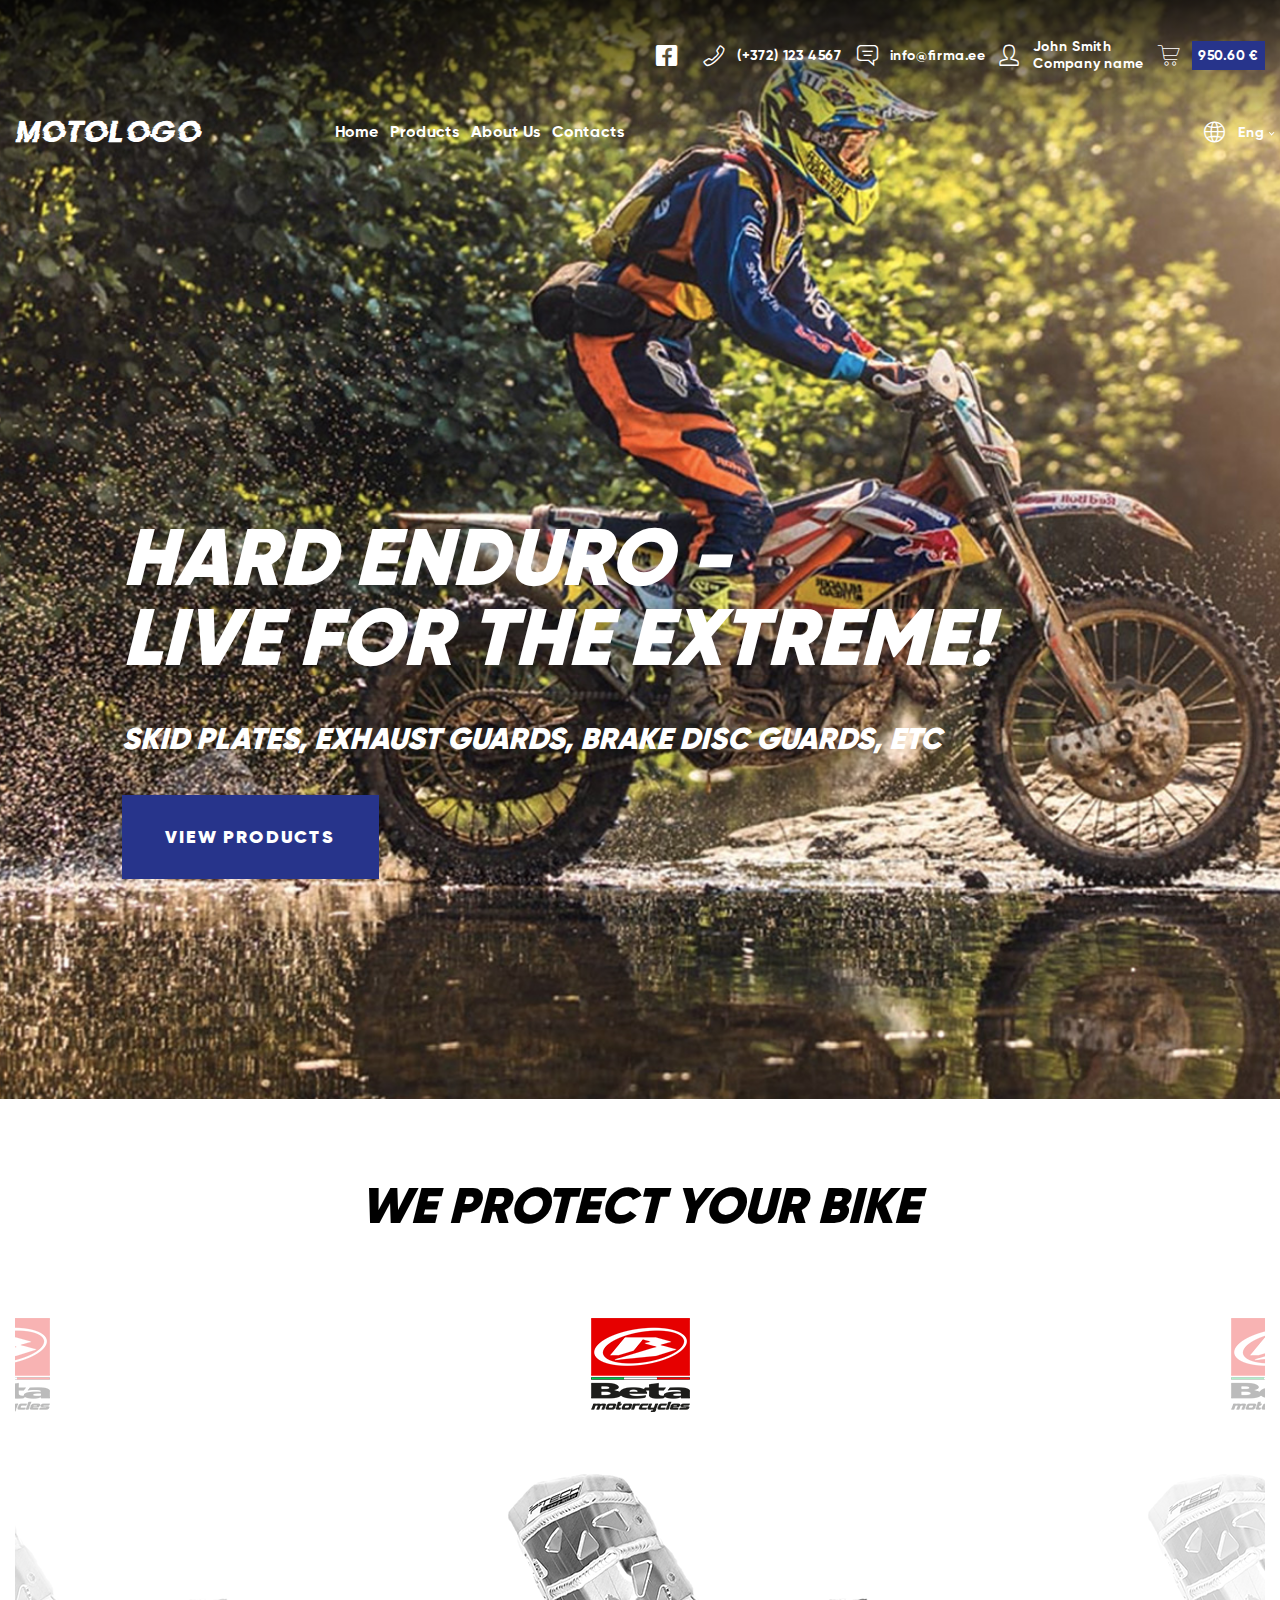
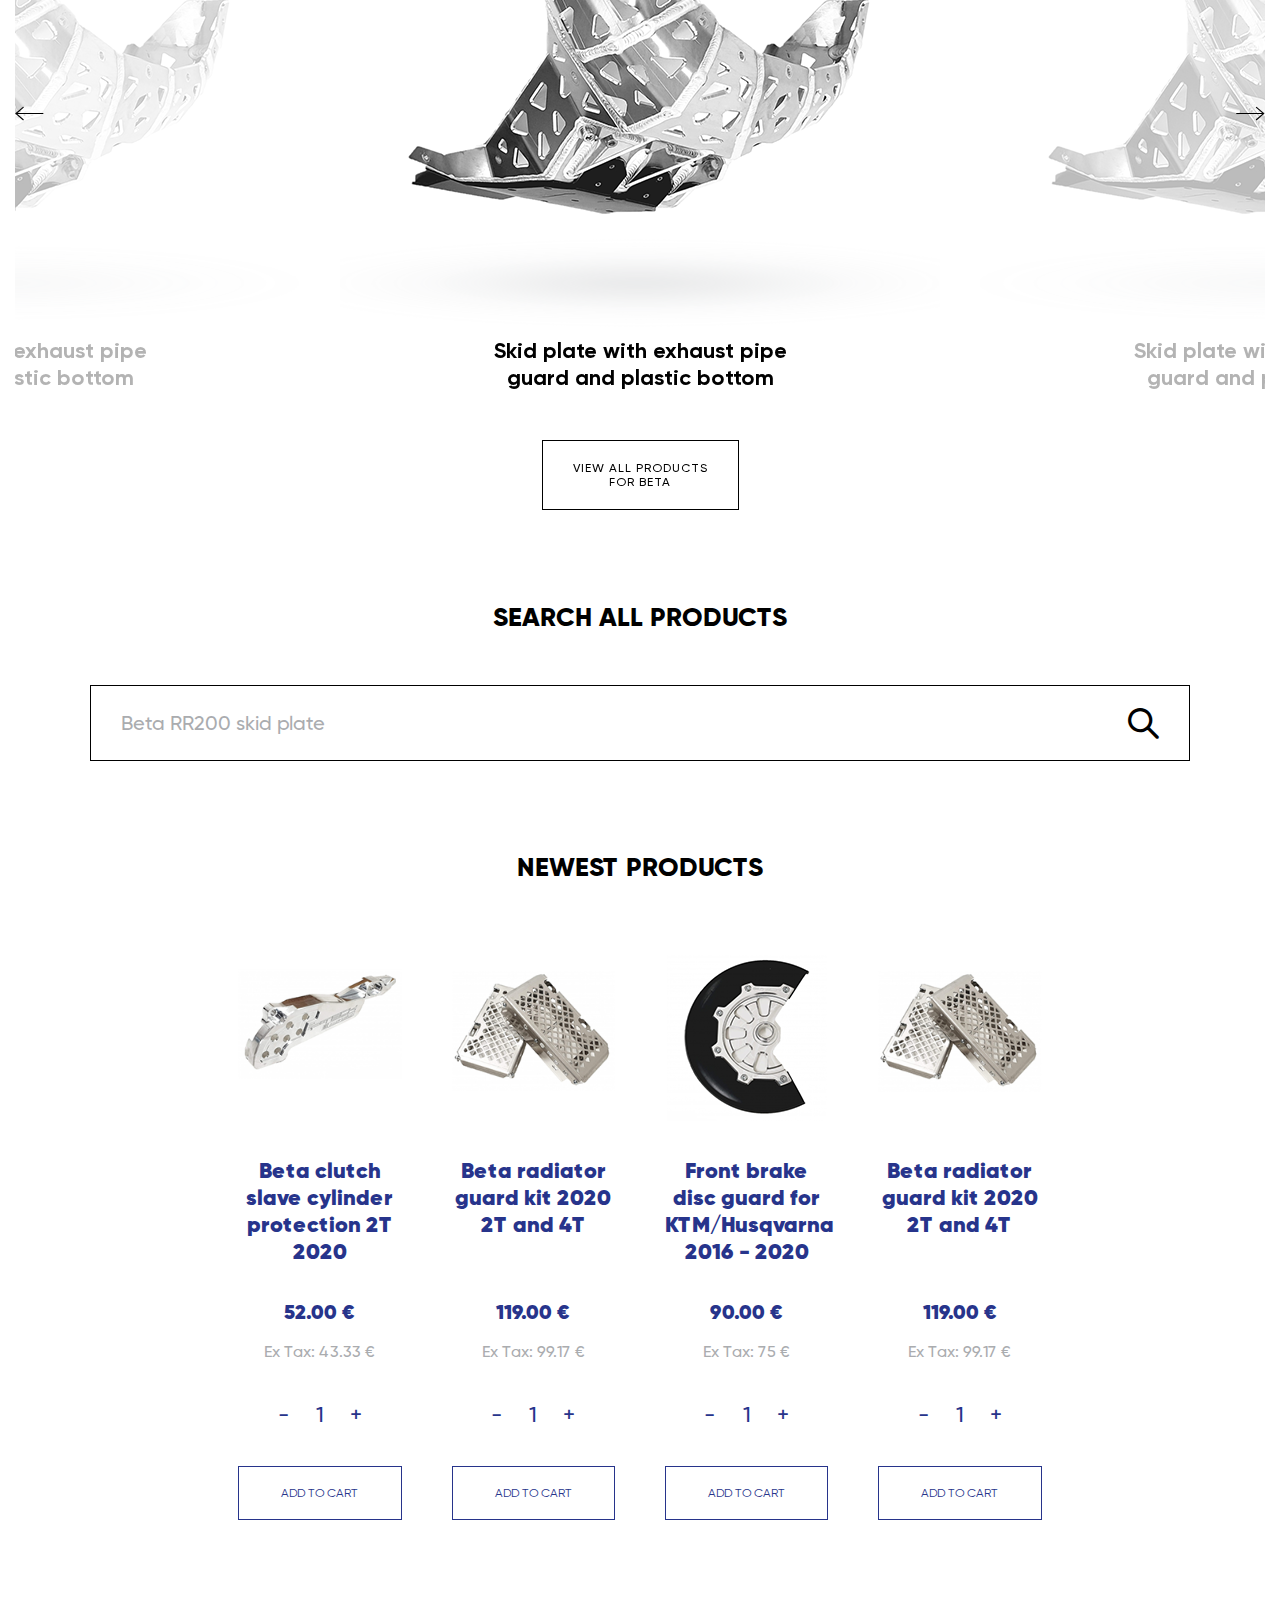
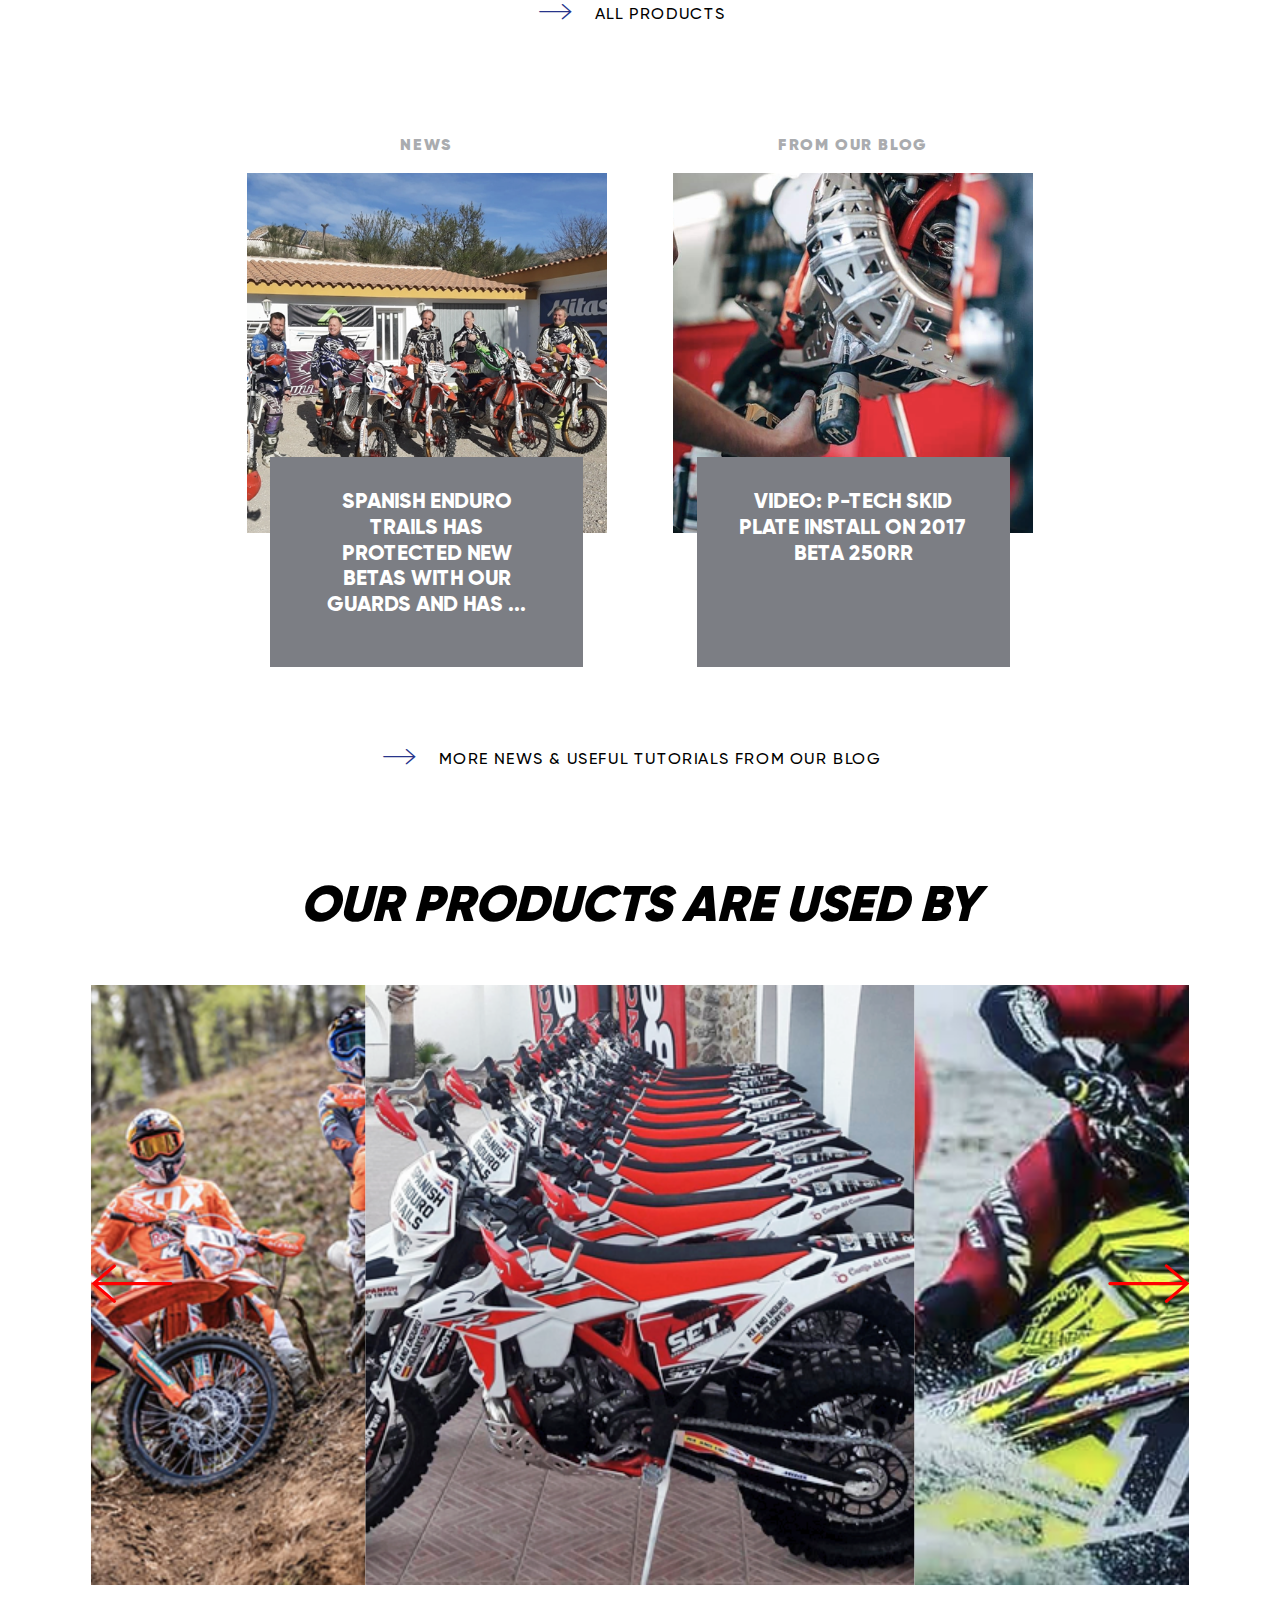
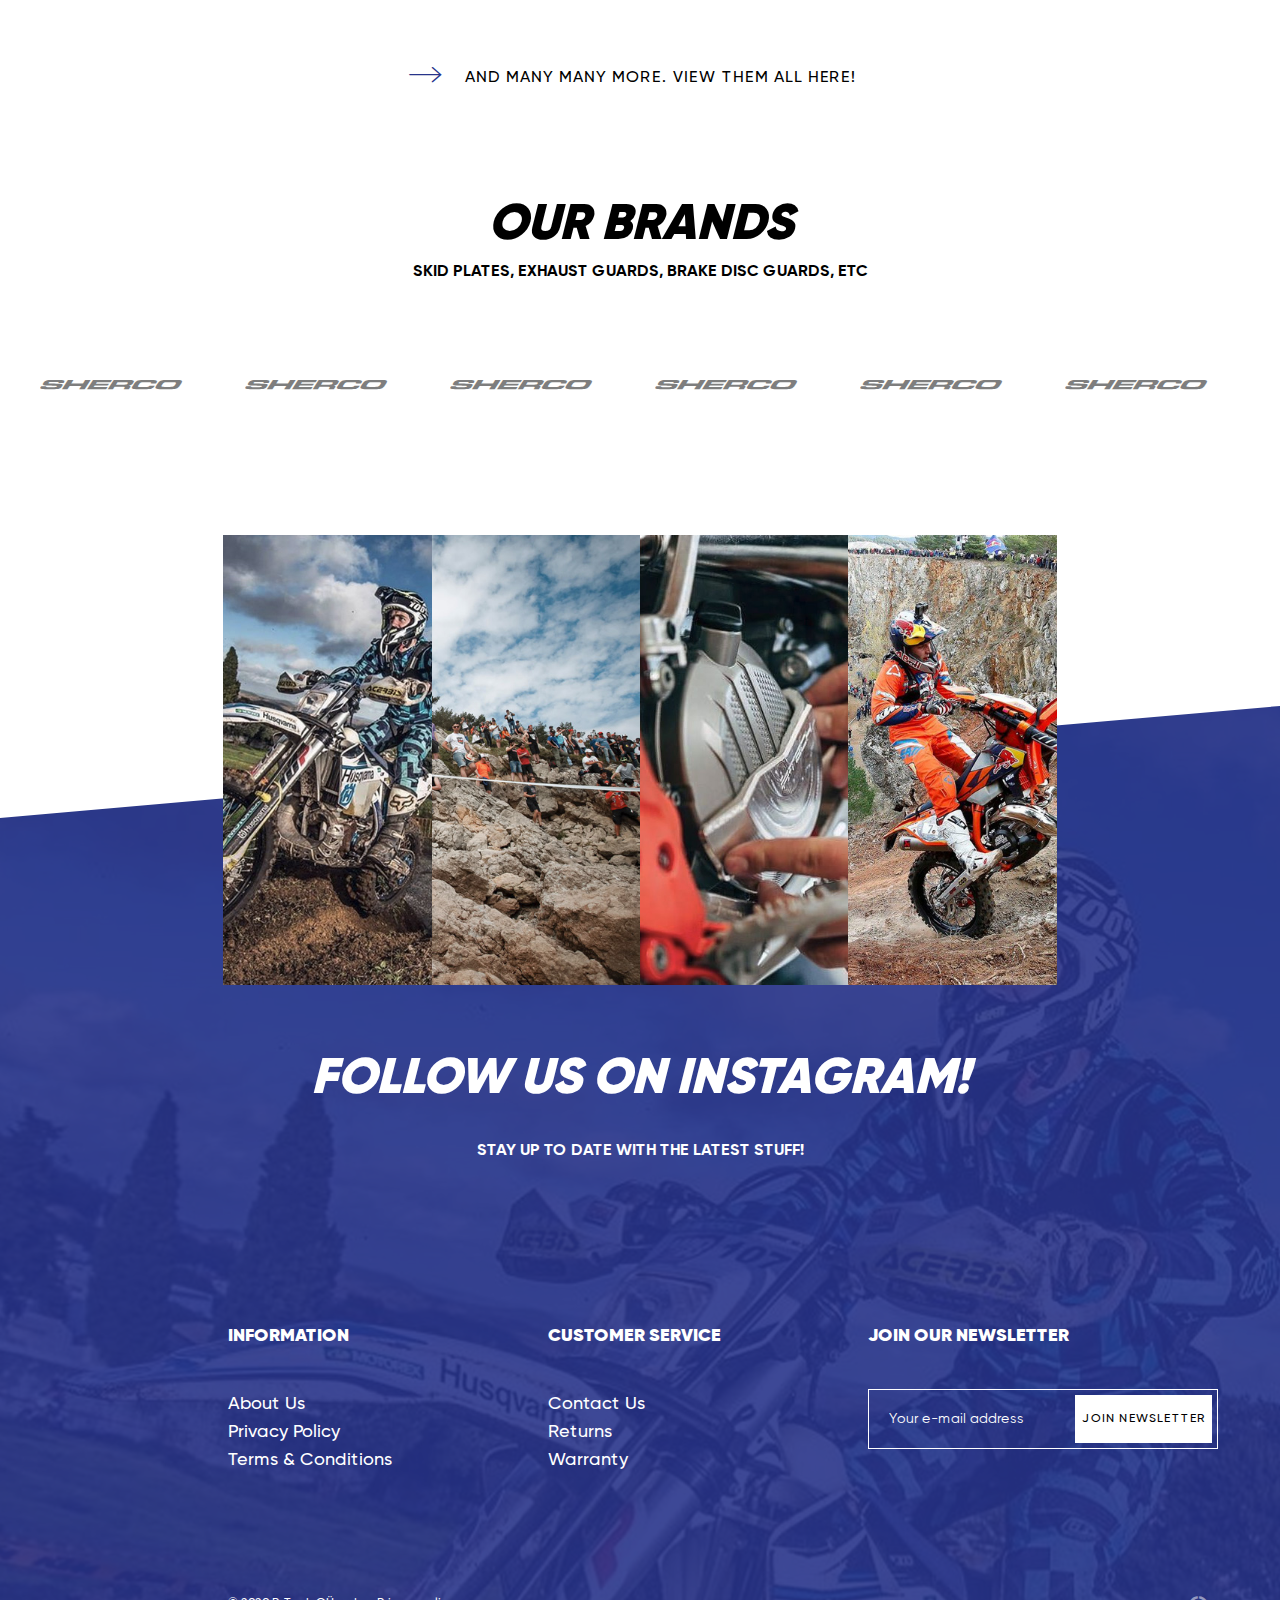
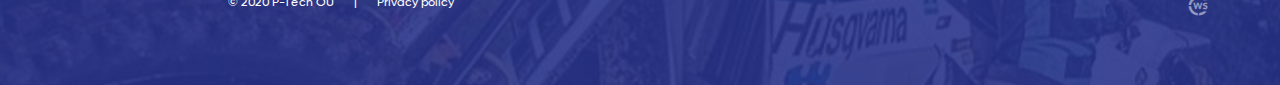
==== commit 52aee2b1: "test" ====
--- a/index.html
+++ b/index.html
@@ -1,8 +1,9 @@
 <!DOCTYPE html>
-<html lang="en">
+<html lang="ee">
 <head>
 <meta charset="UTF-8">
 <meta name="viewport" content="width=device-width, initial-scale=1.0">
+<meta name="viewport" content="width=device-width, user-scalable=no, initial-scale=1.0, maximum-scale=1.0, minimum-scale=1.0">
 <title>Motologo</title>
 <!-- Fonts start -->
 <link rel="stylesheet" href="fonts/gilroy/boldid/stylesheet.css">
@@ -19,17 +20,49 @@
 <link rel="stylesheet" href="css/bootstrap.min.css">
 <!-- Main CSS -->
 <link rel="stylesheet" href="css/main.css">
+<!-- Media Queries -->
+<link rel="stylesheet" href="css/media_query.css">
 
 </head>
-<body>
+<body class="js-body">
     <!-- Header start -->
 <header class="header" id="header">
-    <div class="container">
-        <div class="row">
-            <div class="offset-6 col-6">
+    <div class="container-fluid">
+         <!-- Header MOBILE start -->
+         <div class="row header__mobileView d-sm-none">
+            <div class="col-4 d-sm-none">
+                <a href="#" class="header__logo header__logo_mobileView ico ico-motologo">
+                </a>
+            </div>
+            <div class="col-3 d-sm-none">
+                <a href="#" class="header__username header__username_mobileView ico ico-konto">
+                    <span>
+                        John Smith
+                    </span>
+                </a>
+            </div>
+            <div class="col-3 d-sm-none">
+                <a href="#" class="header__cart header__cart_mobileView ico ico-shopping-cart">
+                    <span>
+                        950.60 €
+                    </span>
+                </a>
+            </div>
+            <div class="col-2 d-sm-none">
+                <button class="js-burger">
+                    <div class="header__burgerLine"></div>
+                    <div class="header__burgerLine"></div>
+                    <div class="header__burgerLine"></div>  
+                </button>
+            </div>
+        </div>
+         <!-- Header MOBILE finish -->
+    </div>
+    <div class="container">
+        <div class="row">
+            <div class="offset-xl-6 col-xl-6 col-md-12 d-none d-sm-block">
                 <div class="header__info d-flex ml-auto">
                     <a href="#" class="header__social ico ico-fb">
-                        
                     </a>
                     <a href="tel:+372123456789" class="header__phone ico ico-tel">
                         <span>(+372) 123 4567</span>
@@ -53,12 +86,13 @@
                 </div>
             </div>
         </div>
+        
         <div class="row align-items-center sec-nav">
-            <div class="col-3">
+            <div class="col-md-3 col-sm-3 d-none d-sm-block">
                 <a href="#" class="header__logo ico ico-motologo">
                 </a>
             </div>
-            <div class="col-3">
+            <div class="col-xl-3 col-lg-5 col-md-5 col-sm-7 d-none d-sm-block">
                 <div class="header__nav d-flex">
                     <a href="#" class="header__menu">
                         Home
@@ -74,7 +108,7 @@
                     </a>
                 </div>
             </div>
-            <div class="offset-5 col-1 d-flex">
+            <div class="offset-xl-5 offset-md-3 col-sm-1 d-sm-flex d-none d-sm-block">
                 <a href="#" class="header__lang  ico ico-lang">
                     <span>
                         Eng
@@ -130,6 +164,10 @@
                             Skid plate with exhaust pipe guard
                             and plastic bottom
                         </div>
+                        <div class="protect__btn view-visit__btn btn">
+                            View all products
+                            for Beta
+                        </div>
                     </div>
                 </div>
                 <div class="swiper-slide">
@@ -141,6 +179,10 @@
                             Skid plate with exhaust pipe guard
                             and plastic bottom
                         </div>
+                        <div class="protect__btn view-visit__btn btn">
+                            View all products
+                            for Beta
+                        </div>
                     </div>
                 </div>
                 <div class="swiper-slide">
@@ -152,6 +194,10 @@
                             Skid plate with exhaust pipe guard
                             and plastic bottom
                         </div>
+                        <div class="protect__btn view-visit__btn btn">
+                            View all products
+                            for Beta
+                        </div>
                     </div>
                 </div>
                 <div class="swiper-slide">
@@ -163,6 +209,10 @@
                             Skid plate with exhaust pipe guard
                             and plastic bottom
                         </div>
+                        <div class="protect__btn view-visit__btn btn">
+                            View all products
+                            for Beta
+                        </div>
                     </div>
                 </div>
                 <div class="swiper-slide">
@@ -174,6 +224,10 @@
                             Skid plate with exhaust pipe guard
                             and plastic bottom
                         </div>
+                        <div class="protect__btn view-visit__btn btn">
+                            View all products
+                            for Beta
+                        </div>
                     </div>
                 </div>
             </div>
@@ -182,14 +236,11 @@
             <div class="ico ico-arr-left"></div>  
         </div> 
         <!-- Protect slider finish --> 
-        <div class="row">
-            <div class="col-12">
-                <div class="protect__btn view-visit__btn btn">
-                    View all products
-                    for Beta
-                </div>
+        <!-- <div class="row">
+            <div class="col-12">
+                
             </div> 
-        </div> 
+        </div>  -->
     </div>
 </section>
 
@@ -214,6 +265,7 @@
     </div>
 </section>
 <!-- Search finish -->
+
 <!-- NewProd start -->
 <section class="newProd" id="newProd">
     <div class="container">
@@ -225,7 +277,7 @@
             </div> 
         </div> 
         <div class="row">
-            <div class="offset-2 col-2">
+            <div class="col-xl-2 offset-xl-2 col-6">
                 <div class="newProd__wrap">
                     <div class="newProd__imgWrap">
                         <div class="newProd__prodImg newProd__prodImg1"></div>
@@ -251,7 +303,7 @@
                     </div>
                 </div>
             </div>
-            <div class="col-2">
+            <div class="col-xl-2 col-6">
                 <div class="newProd__wrap">
                     <div class="newProd__imgWrap">
                         <div class="newProd__prodImg newProd__prodImg2"></div>
@@ -277,7 +329,7 @@
                     </div>
                 </div>
             </div>
-            <div class="col-2">
+            <div class="col-xl-2 col-6">
                 <div class="newProd__wrap">
                     <div class="newProd__imgWrap">
                         <div class="newProd__prodImg newProd__prodImg3"></div>
@@ -303,7 +355,7 @@
                     </div>
                 </div>
             </div>
-            <div class="col-2">
+            <div class="col-xl-2 col-6">
                 <div class="newProd__wrap">
                     <div class="newProd__imgWrap">
                         <div class="newProd__prodImg newProd__prodImg4"></div>
@@ -340,11 +392,12 @@
     </div>
 </section>
 <!-- NewProd finish -->
+
 <!-- NewsBlog start -->
 <section class="newsBlog" id="newsBlog">
     <div class="container">
         <div class="row">
-            <div class="offset-2 col-4">
+            <div class="offset-md-2 col-md-4 col-12">
                 <div class="newsBlog__wrap">
                     <h6 class="newsBlog__title">
                         News
@@ -355,7 +408,7 @@
                     </div>
                 </div>
             </div>
-            <div class="col-4">
+            <div class="col-md-4 col-12">
                 <div class="newsBlog__wrap">
                     <h6 class="newsBlog__title">
                         From our blog
@@ -377,6 +430,7 @@
     </div>
 </section>
 <!-- NewsBlog finish -->
+
 
 <!-- UsedBy start -->
 <section class="usedBy" id="usedBy">
@@ -454,6 +508,7 @@
     </div>
 </section>
 <!-- UsedBy finish -->
+
 <!-- Brands start -->
 <section class="brands" id="brands">
     <div class="container">
@@ -473,22 +528,22 @@
         </div>
         <div class="brands__wrap">
             <div class="row">
-                <div class="col-2">
+                <div class="col-4 col-md-2">
                     <div class="brands__logo ico ico-sherco"></div>
                 </div>
-                <div class="col-2">
+                <div class="col-4 col-md-2">
                     <div class="brands__logo ico ico-sherco"></div>
                 </div>
-                <div class="col-2">
+                <div class="col-4 col-md-2">
                     <div class="brands__logo ico ico-sherco"></div>
                 </div>
-                <div class="col-2">
+                <div class="col-4 col-md-2">
                     <div class="brands__logo ico ico-sherco"></div>
                 </div>
-                <div class="col-2">
+                <div class="col-4 col-md-2">
                     <div class="brands__logo ico ico-sherco"></div>
                 </div>
-                <div class="col-2">
+                <div class="col-4 col-md-2">
                     <div class="brands__logo ico ico-sherco"></div>
                 </div>
             </div>
@@ -496,20 +551,22 @@
     </div>
 </section>
 <!-- Brands finish -->
+
+
 <!-- Follow start -->
 <section class="follow" id="follow">
     <div class="container">
         <div class="row no-gutters">
-            <div class="offset-2 col-2">
+            <div class="offset-md-2 col-md-2 col-3">
                 <div class="follow__img follow__img1"></div>
             </div>
-            <div class="col-2">
+            <div class="col-3 col-md-2">
                 <div class="follow__img follow__img2"></div>
             </div>
-            <div class="col-2">
+            <div class="col-3 col-md-2">
                 <div class="follow__img follow__img3"></div>
             </div>
-            <div class="col-2">
+            <div class="col-3 col-md-2">
                 <div class="follow__img follow__img4"></div>
             </div>
         </div>
@@ -530,48 +587,48 @@
     </div>
 </section>
 <!-- Follow finish -->
+
 <!-- Footer start -->
 <footer class="footer" id="footer">
     <div class="footer__bg">
         <div class="footer__bgImg">
-            
-        </div>
-    </div>
-    <div class="container">
-        <div class="row">
-            <div class="offset-2 col-3">
+        </div>
+    </div>
+    <div class="container">
+        <div class="row">
+            <div class="offset-lg-2 col-lg-3 col-6">
                 <h6 class="footer__title">
                     Information
                 </h6>
                 <div class="footer__navWrap">
-                    <div class="footer__nav">
+                    <a href="#" class="footer__nav">
                         About Us
-                    x</div>
-                    <div class="footer__nav">
+                    </a>
+                    <a href="#" class="footer__nav">
                         Privacy Policy
-                    </div>
-                    <div class="footer__nav">
+                    </a>
+                    <a href="#" class="footer__nav">
                         Terms & Conditions
-                    </div>
-                </div>
-            </div>
-            <div class="col-3">
+                    </a>
+                </div>
+            </div>
+            <div class="col-lg-3 col-6">
                 <h6 class="footer__title">
                     Customer Service
                 </h6>
                 <div class="footer__navWrap">
-                    <div class="footer__nav">
+                    <a href="#" class="footer__nav">
                         Contact Us
-                    </div>
-                    <div class="footer__nav">
+                    </a>
+                    <a href="#" class="footer__nav">
                         Returns
-                    </div>
-                    <div class="footer__nav">
+                    </a>
+                    <a href="#" class="footer__nav">
                         Warranty
-                    </div>
-                </div>
-            </div>
-            <div class="col-3">
+                    </a>
+                </div>
+            </div>
+            <div class="col-lg-3 col-6">
                 <h6 class="footer__title">
                     Join OUR newsletter
                 </h6>
@@ -584,7 +641,7 @@
             </div>
         </div>
         <div class="row">
-            <div class="offset-2 col-3">
+            <div class="offset-lg-2 col-md-3 col-6 ">
                 <div class="footer__privWrap">
                     <p class="footer__priv">
                         © 2020 P-Tech OÜ
@@ -592,12 +649,12 @@
                     <p class="footer__priv">
                         |
                     </p>
-                    <p class="footer__priv">
+                    <a href="#" class="footer__priv">
                         Privacy policy
-                    </p>
-                </div>
-            </div>
-            <div class="offset-6 col-1 footer__privWrap">
+                    </a>
+                </div>
+            </div>
+            <div class="offset-4 offset-md-8 offset-lg-6 col-1 footer__privWrap">
                 <div class="footer__svg ico ico-ws">
                 </div>
             </div>
@@ -606,6 +663,7 @@
 </footer>
 
 <!-- Footer finish -->
+
 </body>
 
 <!-- Slider JS-->
--- a/css/main.css
+++ b/css/main.css
@@ -130,9 +130,8 @@
     background-size: cover;
     padding: 38px 0 220px;
     position: relative;
-
-
-}
+}
+
 .header::after {
     background: rgb(0,0,0);
     background: linear-gradient(180deg, rgba(0,0,0,0.8099614845938375) 0%, rgba(0,0,0,0) 100%);
@@ -144,7 +143,62 @@
     content: '';
     
 }
-
+ /* ------ Header MOBILE start ------ */
+.header__mobileView {
+    z-index: 3;
+    position: fixed;
+    top: 0;
+    max-width: 577px;
+    width: 100%;
+    background-color: #27348b;
+    padding: 15px 10px 7px;
+}
+.header__mobileView a span{
+    font-family: Gilroy;
+    font-size: 9.5px;
+    font-weight: bold;
+    font-stretch: normal;
+    font-style: normal;
+    line-height: normal;
+    letter-spacing: normal;
+    text-align: right;
+    color: #ffffff;
+    padding-right: 0;
+}
+.header__logo_mobileView {
+    height: 26px;
+    display: inline-block;
+}
+.header__username_mobileView {
+
+}
+.header__cart_mobileView {
+
+}
+.header__username_mobileView, .header__cart_mobileView {
+    height: 20px;
+    display: inline-block;
+}
+.js-burger {
+    display: flex;
+    flex-direction: column;
+    background-color: transparent;
+    border: none;
+    margin-top: 3px;
+}
+.header__burgerLine {
+    width: 25px;
+    height: 3px;
+    background-color: #fff;
+    margin-bottom: 3px;
+}
+.header__mobileView .col-4, .col-3, .col-2 {
+    padding: 0;
+}
+
+
+
+ /* ------ Header MOBILE finish ------ */
 
 .header__info {
     max-width: 726px;
@@ -197,10 +251,13 @@
     z-index: 1;
     position: relative;
 }
-
+.header__logo {
+
+}
 .header__logo::before {
     font-size: 33px;
     color: #fff;
+    position: fixed;
 }
 .header__nav {
     font-weight: bold;
@@ -210,9 +267,9 @@
     display: flex;
     align-items: center;
     justify-content: space-between;
+    
 }
 .header__menu {
-
     font-size: 20px;
     font-weight: bold;
     font-stretch: normal;
@@ -369,7 +426,9 @@
     background-repeat: no-repeat;
     margin: 0 auto;
     background-image: url(../img/png/img.png);
-    width: 512px;
+    background-size: contain;
+    max-width: 512px;
+    width: 100%;
     height: 371px;
 }
 
@@ -381,7 +440,9 @@
     background-repeat: no-repeat;
     margin: 0 auto;
     background-image: url(../img/png/sha.png);
-    width: 600px;
+    background-size: contain;
+    max-width: 600px;
+    width: 100%;
     height: 109px;
 
     opacity: 0.48;
@@ -402,7 +463,8 @@
 }
 
 .protect__text2 {
-    width: 356px;
+    max-width: 356px;
+    width: 100%;
     height: 48px;
     margin: 0 auto;
 }
@@ -431,11 +493,34 @@
     opacity: 1;
 }
 
+.swiper-slide .protect__btn {
+    opacity: 0;
+    cursor: auto!important;
+}
+.swiper-slide-active .protect__btn {
+    opacity: 1;
+}
+
+
 /* Protect slider finish */
 
 
 .protect__btn {
-
+    max-width: 197px;
+    font-size: 12px;
+    font-weight: 500;
+    font-stretch: normal;
+    font-style: normal;
+    line-height: normal;
+    letter-spacing: 1px;
+    text-align: center;
+    padding: 20px 30px;
+    text-transform: uppercase;
+    color: #000!important;
+    border: 1px solid #000!important;
+}
+.protect__btn:hover {
+    color: #fff!important;
 }
 
 /* ------ Protect finish ------ */
@@ -550,25 +635,22 @@
     background-repeat: no-repeat;
     margin: 0 auto;
     object-fit: contain;
+    background-size: contain;
 }
 .newProd__prodImg1 {
     background-image: url(../img/png/layer-33.png);
-    width: 206px;
     height: 138px;
 }
 .newProd__prodImg2 {
     background-image: url(../img/png/layer-29.png);
-    width: 207px;
     height: 153px;
 }
 .newProd__prodImg3 {
     background-image: url(../img/png/layer-31.png);
-    width: 160px;
     height: 166px;
 }
 .newProd__prodImg4 {
     background-image: url(../img/png/layer-29.png);
-    width: 207px;
     height: 153px;
 }
 .newProd__name {
@@ -631,6 +713,7 @@
     padding: 17px 30px;
     text-transform: uppercase;
     font-size: 12px;
+    border: 1px solid #27348b;
 }
 .newProd__button {
     position: relative;
@@ -671,7 +754,7 @@
     margin-bottom: 19px;
 }
 .newsBlog__img {
-    width: 500px;
+    background-size: contain;
     height: 500px;
     object-fit: contain;
     background-position: center, center;
@@ -685,7 +768,8 @@
     background-image: url(../img/png/layer-18.png);
 }
 .newsBlog__text {
-    width: 400px;
+    max-width: 400px;
+    width: 100%;
     height: 210px;
     background-color: #7c7e84;
     font-size: 26px;
@@ -743,7 +827,6 @@
 
 .usedBy__img {
 	height: 600px;
-	width: 366px;
 	position: relative;
 	background-repeat: no-repeat;
     background-size: cover;
@@ -831,9 +914,11 @@
 }
 
 .swiper__usedbySlider {
-    width: 1098px;
+    max-width: 1098px;
     margin: 0 auto;
-}
+    width: 100%;
+}
+
 
 
 
@@ -893,9 +978,9 @@
     overflow: hidden;
 }
 .follow__img {
-    width: 325px;
     height: 600px;
     object-fit: contain;
+    background-size: cover;
 }
 .follow__img1 {
     background-image: url(../img/jpg/layer-25.jpg);
@@ -994,7 +1079,8 @@
     margin-bottom: 42px;
 }
 .footer__navWrap {
-
+    display: flex;
+    flex-direction: column;
 }
 .footer__nav {
     font-size: 18px;
--- a/css/media_query.css
+++ b/css/media_query.css
@@ -0,0 +1,398 @@
+/* 1400-1600px  */
+@media screen and (max-width: 1600px) {
+    .footer__actWrap {
+        width: 400px;
+    }
+}
+
+/* 1200-1400px  */
+@media screen and (max-width: 1400px) {
+    .header__menu {
+        font-size: 16px;
+    }
+    .newsBlog__text {
+        max-width: 313px;
+        font-size: 21px;
+        padding: 32px 41px;
+        margin-top: -76px;
+    }
+    .newsBlog__img {
+        height: 360px;
+    }
+    .follow__img {
+        height: 450px;
+    }
+    .footer__actWrap {
+        width: 350px;
+    }
+    
+/* 993-1200px col-LG */
+@media screen and (max-width: 1200px) {
+    .header__title {
+        font-size: 65px;
+        line-height: 0.9;
+    }
+    .header__text {
+        font-size: 28px;
+        line-height: 1.07;
+    }
+    .search__input {
+        width: 800px;
+    }
+    .newProd__wrap {
+        margin: 0 auto;
+    }
+    .newProd__wrap:nth-child(-n+2) {
+        margin-bottom: 25px;
+    }
+
+    .newsBlog__text {
+        max-width: 223px;
+        width: 100%;
+        height: 194px;
+        font-size: 19px;
+        padding: 30px 18px;
+        margin-top: -59px;
+    }
+    .newsBlog__img {
+        height: 260px;
+    }
+    .follow__img {
+        height: 342px;
+        
+    }
+    .footer__actWrap {
+        width: 300px;
+    }
+    .footer__btn {
+        font-size: 8px;
+    }
+    .footer__priv:not(:last-child) {
+        margin-right: 13px;
+    }
+    
+
+}
+/* 769-992px col-MD */
+@media screen and (max-width: 992px) {
+    .header .ico::before {
+        font-size: 16px;
+    }
+    .header__title {
+        font-size: 37px;
+        line-height: 0.9;
+    }
+    .header__text {
+        font-size: 18px;
+        line-height: 1.07;
+    }
+    .search__input {
+        width: 600px;
+    }
+    .newsBlog__text {
+        max-width: 163px;
+        height: 157px;
+        font-size: 15px;
+    }
+    .newsBlog__img {
+        height: 210px;
+    }
+    .brands__logo {
+        font-size: 7px;
+    }
+    .follow__img {
+        height: 242px;
+    }
+    .footer__actWrap {
+        width: 500px;
+    }
+    .footer__btn {
+        font-size: 12px;
+    }
+    .col-6:last-child .footer__title {
+        margin-top: 45px;
+    }
+    .footer__privWrap {
+        margin-top: 47px;
+    }
+    .footer__priv:not(:last-child) {
+        margin-right: 11px;
+    }   
+    .footer__priv {
+        font-size: 8px;
+    }
+}
+/* 577-768px col-SM */
+@media screen and (max-width: 768px) {
+    .header .ico::before {
+        font-size: 15px;
+    }
+    .header .ico {
+        padding-left: 18px;
+    }
+    .header__text {
+        font-size: 14px;
+        line-height: 1.07;
+    }
+    .protect__title {
+        font-size: 44px;
+    }
+    .search__input {
+        width: 500px;
+    }
+    .newsBlog__text {
+        max-width: 371px;
+        height: 179px;
+        font-size: 26px;
+        margin-top: -122px;
+    }
+    .newsBlog__img {
+        height: 500px;
+    }
+    .col-12:last-child  .newsBlog__title {
+        margin-top: 60px;
+    }
+    .col-4:nth-child(n+4) .brands__logo {
+        margin-top: 25px;
+    }
+    .follow__img {
+        height: 192px;
+    }
+    .footer__actWrap {
+        width: 500px;
+    }
+    .footer__btn {
+        font-size: 12px;
+    }
+    
+}
+
+/* 320-576px col- */
+@media screen and (max-width: 576px) {
+    .header__mobileView .ico::before {
+        font-size: 8px;
+    }
+    .header__cart span {
+        background-color: transparent;
+        padding: 0;
+    }
+    /* .header__mobileView {
+        vertical-align: middle;
+    } */
+    .header__mobileView .ico {
+   
+    }
+    .header__mobileView .ico::before{
+
+        text-align: center;
+
+    }
+    .header__title {
+        font-size: 21.8px;
+        line-height: 1.3;
+        margin-top: 200px;
+    }
+    
+    .header__text {
+        font-size: 8.6px;
+        line-height: 1.07;
+    }
+    .header {
+        background-position-y: 51px;
+        padding: 38px 0 96px;
+
+    }
+    .header__btn {
+        font-size: 13px;
+        margin: 0 auto;
+        padding: 18px 13px;
+        max-width: 188px;
+        width: 100%;
+    }
+    .protect__title {
+        font-size: 23px;
+    }
+    
+    .protect__text {
+        font-size: 17px;
+    }
+    .protect__btn {
+        max-width: 171px;
+        font-size: 9px;
+        margin: 20px auto 0;
+    }
+    .search__title {
+        font-size: 15px;
+        margin-bottom: 30px;
+    }
+    .search__input {
+        padding: 25px 70px 25px 16px;
+        font-size: 12px;
+        width: 300px;
+    }
+    .newProd__wrap {
+        min-height: 200px;
+        height: 100%;
+    }
+    .newProd__imgWrap {
+        height: 145px;
+    }
+    .newProd__name {
+        font-size: 12px;
+    }
+
+    .newProd__price {
+        font-size: 12px;
+        margin: 6px 0;
+    }
+    .newProd__taxPrice {
+        font-size: 8px;
+        margin-bottom: 15px;
+    }
+    .newProd__countWrap {
+        font-size: 12px;
+    }
+    .newProd__btn {
+        padding: 8px 10px;
+        font-size: 8px;
+        margin-top: 17px;
+    }
+    .newProd .ico-arr-right:before {
+        font-size: 9px;
+    }
+
+    .newProd__button {
+        padding: 14px 20px;
+        margin-top: 14px;
+        font-size: 9px;
+    }
+    .newsBlog__text {
+        max-width: 234px;
+        height: 154px;
+        font-size: 17px;
+        margin-top: -161px;
+    }
+    .btn__info span {
+        font-size: 10px;
+        margin-top: 59px;
+        padding: 8px;
+    }
+    .newsBlog .ico-arr-right:before {
+        font-size: 10px;
+    }
+    
+    .newsBlog__button {
+        padding: 14px 20px;
+        margin-top: 14px;
+        font-size: 9px;
+    }   
+    
+    .usedBy__button {
+        padding: 14px 20px;
+        margin-top: 14px;
+        font-size: 9px;
+    }
+    .usedBy .ico-arr-right:before {
+        font-size: 9px;
+    }
+    .usedBy__title {
+        font-size: 20px;
+    }
+    .brands__logo {
+        font-size: 6px;
+    }
+    .brands__title {
+        font-size: 20px;    
+    }
+    .brands__text {
+        margin-bottom: 40px;   
+        font-size: 9px; 
+    }
+    .follow__img {
+        height: 152px;
+    }
+    .follow__title {
+        font-size: 20px;    
+        margin-top: 26px;
+        margin-bottom: 11px;
+    }
+    .follow__text {
+        font-size: 10px;
+    }
+    .footer__actWrap {
+        width: 295px;
+        margin: 0 auto;
+    }
+    .footer__btn {
+        font-size: 8px;
+    }
+    .footer__priv:not(:last-child) {
+        margin-right: 12px;
+    }
+    .footer__priv {
+        font-size: 7px;
+        line-height: 1.0;
+    }
+    .footer__svg {
+        margin-bottom: 8px;
+    }
+
+       
+
+
+
+
+    /* .menu-collapse {
+		display: none;
+	}
+	.menu-collapse-active .menu-collapse {
+		display: block;
+		order: 1;
+	}	
+	.menu-collapse-active .header_wrap {
+		background: rgba(0, 0,0, 0.45);
+		border-radius: 10px;
+		padding: 20px;
+		flex-direction: column;
+	}
+	
+	.menu-collapse-active .header_wrap  a{
+		margin-right: 0;
+		margin-bottom: 10px;
+		color: #fff;
+		font-weight: 700;
+		font-size: 20px;
+		padding: 15px 0;
+		border-bottom: 1px solid rgba(255, 255,255, 0.6);
+		display: block;
+	} */
+}
+/* 240-320px col- */
+@media screen and (max-width: 320px) {
+	.search__input {
+        padding: 25px 70px 25px 16px;
+        font-size: 10px;
+        width: 200px;
+    }
+}
+
+
+
+/* 420-576px col- */
+@media screen and (min-width: 420px) and (max-width: 576px){
+    .newsBlog__text {
+        max-width: 346px;
+        height: 154px;
+        font-size: 17px;
+        margin-top: -98px;
+    }
+    .follow__img {
+        height: 172px;
+    }
+    .footer__actWrap {
+        width: 400px;
+    }
+    .footer__btn {
+        font-size: 10px;
+    }
+}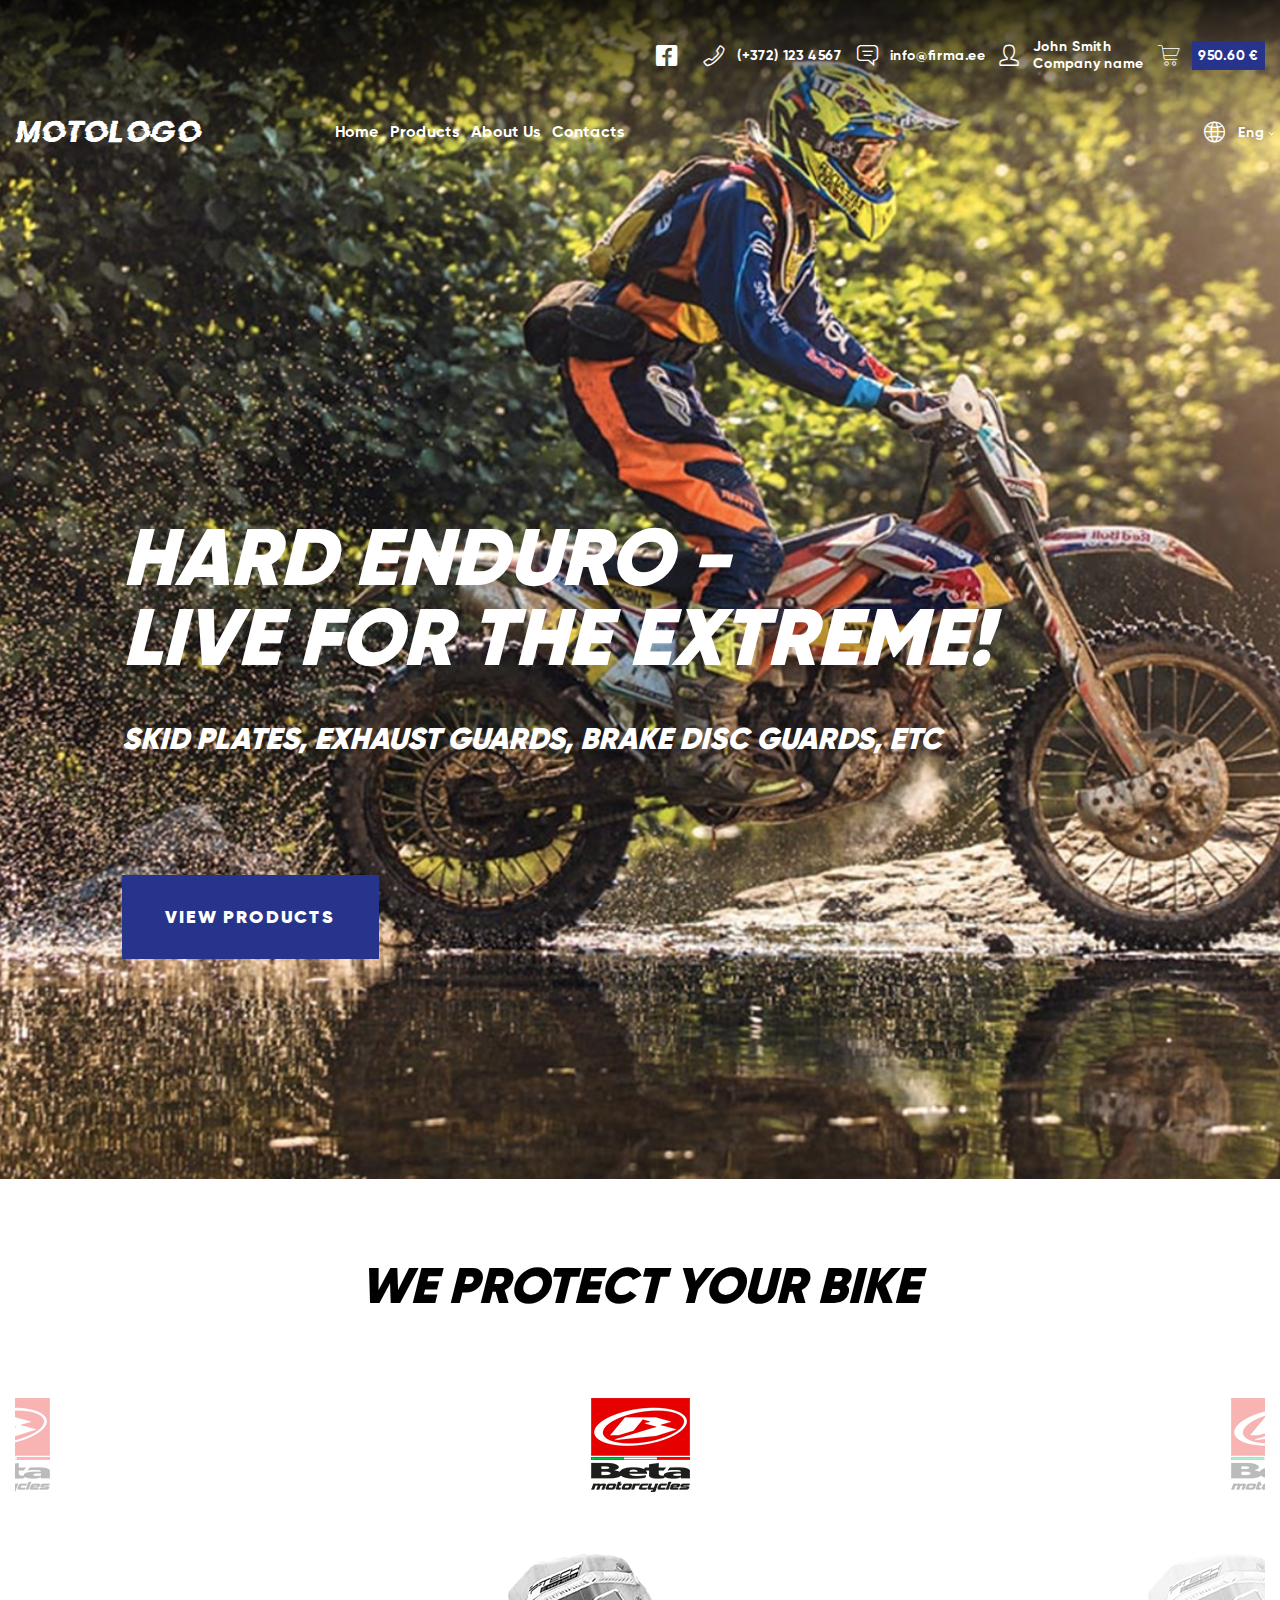
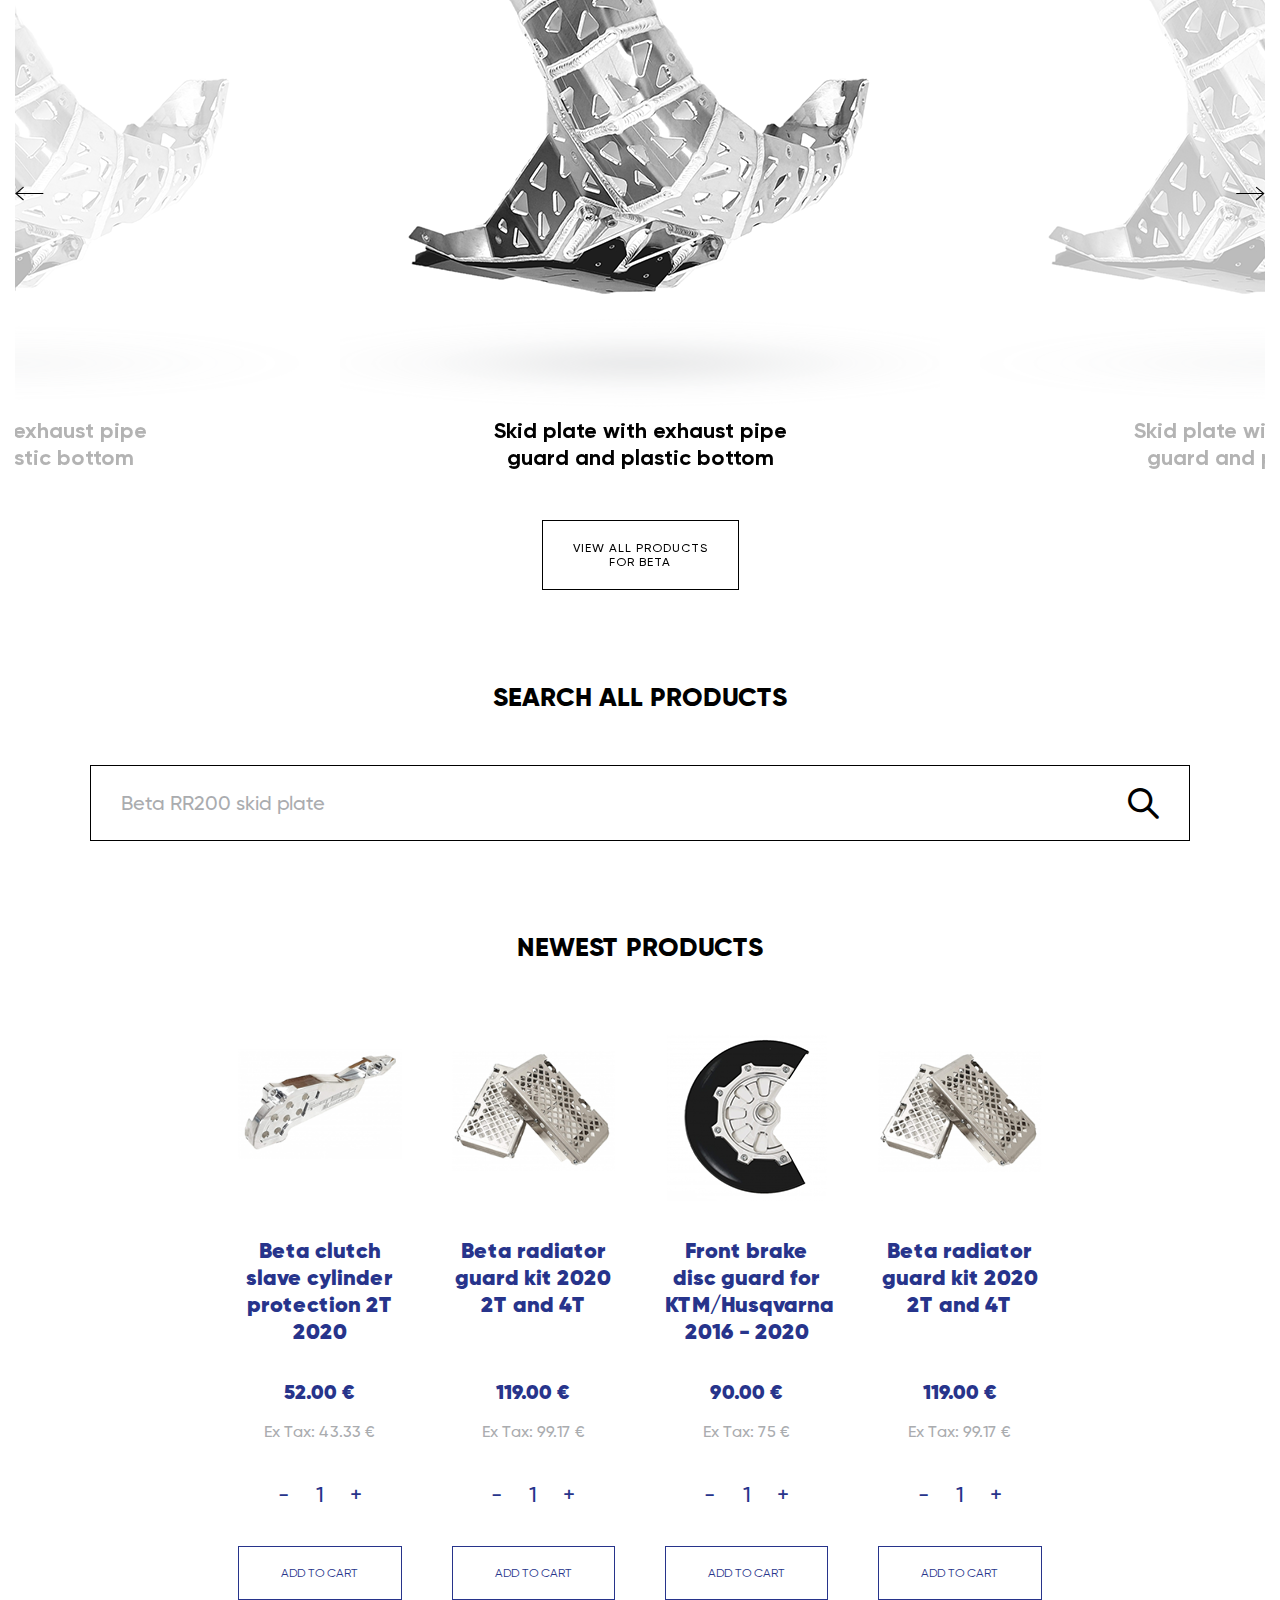
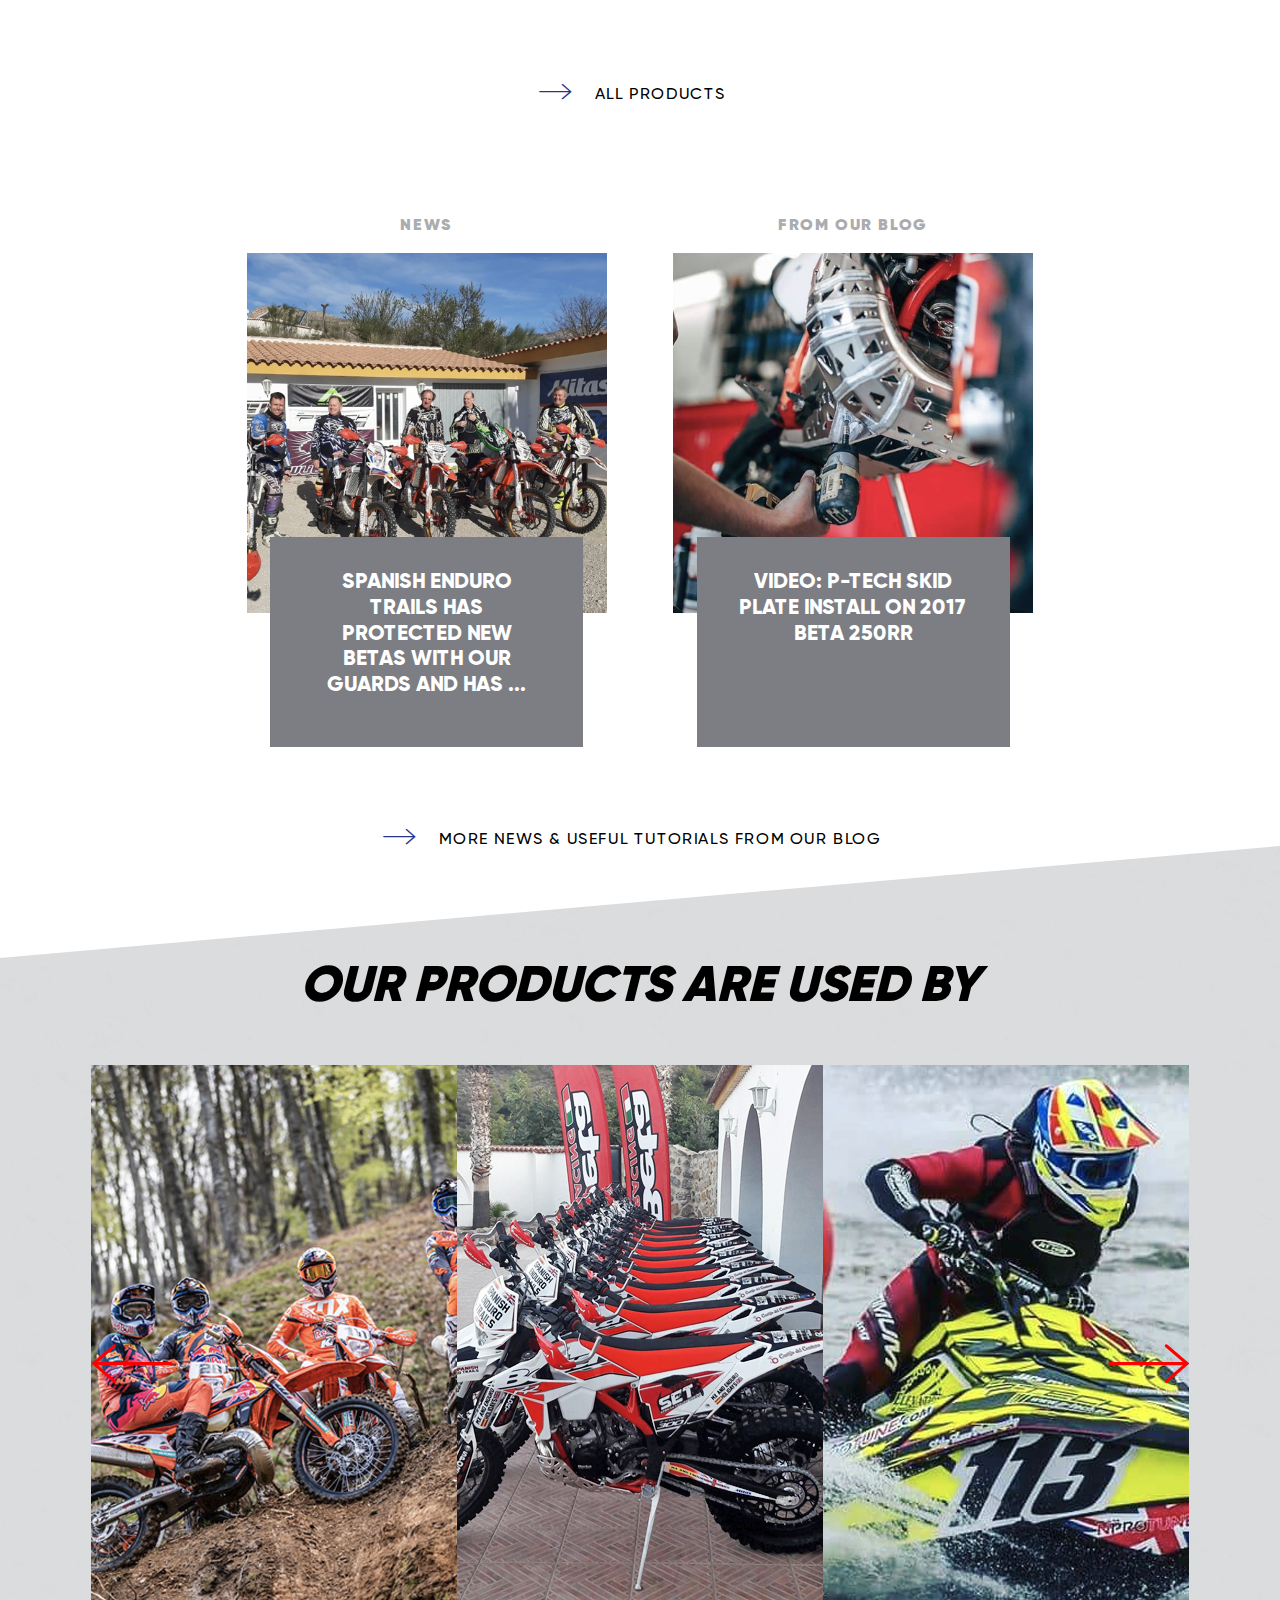
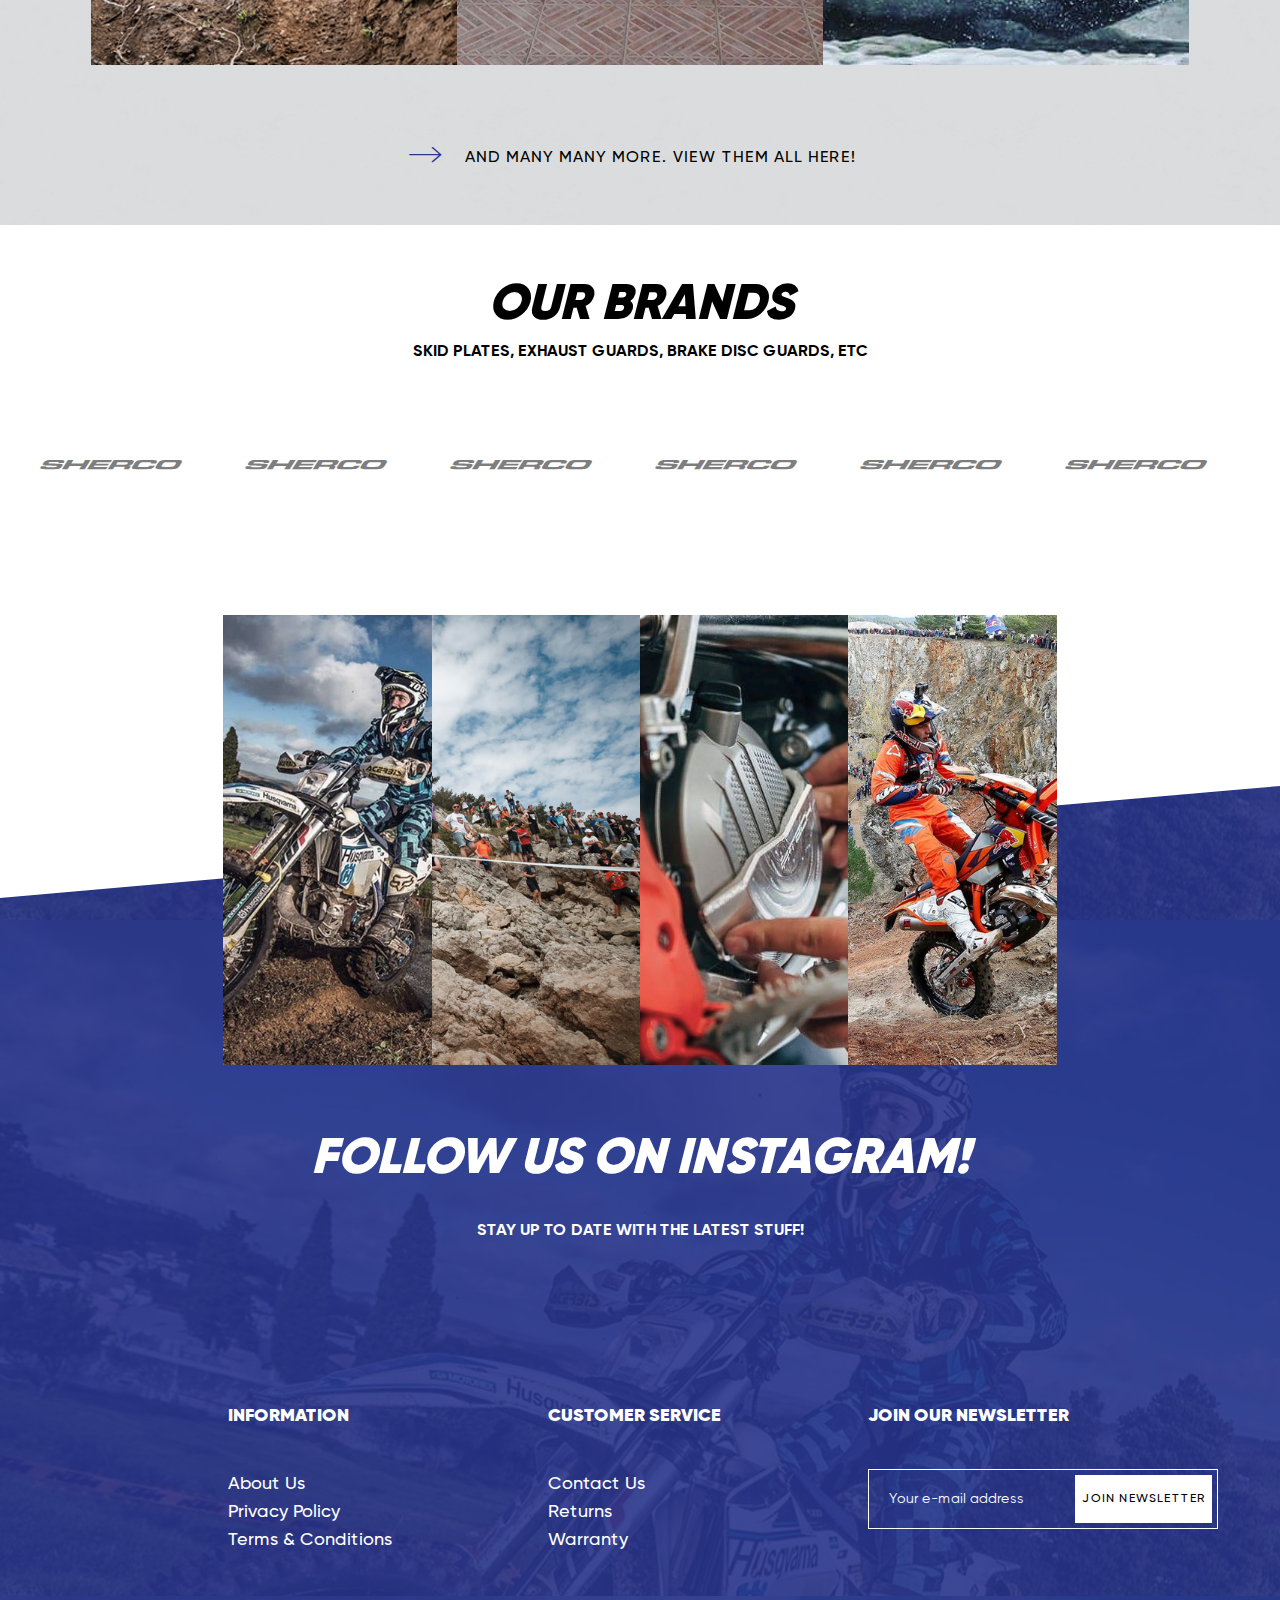
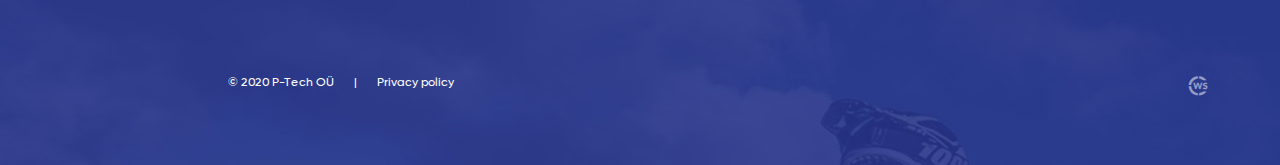
==== commit ba0b253a: "test" ====
--- a/index.html
+++ b/index.html
@@ -14,6 +14,8 @@
 <!-- Fonts finish -->
     <!-- Slider CSS-->
 <link rel="stylesheet" href="css/swiper-bundle.min.css">
+   <!-- Burger CSS-->
+<link rel="stylesheet" href="hamburgers-master/dist/hamburgers.css">
 <!-- Bootstrap Reboot CSS -->
 <link rel="stylesheet" href="css/bootstrap-reboot.min.css">
 <!-- Bootstrap CSS -->
@@ -49,15 +51,16 @@
                 </a>
             </div>
             <div class="col-2 d-sm-none">
-                <button class="js-burger">
-                    <div class="header__burgerLine"></div>
-                    <div class="header__burgerLine"></div>
-                    <div class="header__burgerLine"></div>  
-                </button>
+                <button class="hamburger hamburger--spin" type="button">
+                    <span class="hamburger-box">
+                      <span class="hamburger-inner"></span>
+                    </span>
+                  </button>
             </div>
         </div>
          <!-- Header MOBILE finish -->
     </div>
+
     <div class="container">
         <div class="row">
             <div class="offset-xl-6 col-xl-6 col-md-12 d-none d-sm-block">
@@ -86,13 +89,12 @@
                 </div>
             </div>
         </div>
-        
         <div class="row align-items-center sec-nav">
             <div class="col-md-3 col-sm-3 d-none d-sm-block">
                 <a href="#" class="header__logo ico ico-motologo">
                 </a>
             </div>
-            <div class="col-xl-3 col-lg-5 col-md-5 col-sm-7 d-none d-sm-block">
+            <div class="col-xl-3 col-lg-5 col-md-5 col-sm-7 col-12 menu-collapse">
                 <div class="header__nav d-flex">
                     <a href="#" class="header__menu">
                         Home
@@ -133,7 +135,7 @@
         </div>
         <div class="row">
             <div class="offset-1 col-10">
-                <a href="#" class="header__btn btn">
+                <a href="#" class="header__btn btn" id="myID">
                     View products
                 </a>
             </div>
@@ -141,6 +143,51 @@
     </div>
 </header>
 <!-- Header finish -->
+     <!-- FixedHeader Start -->
+<section class="fixedHeader d-none d-sm-block">
+    <div class="container">
+        <div class="row align-items-center sec-nav">
+            <div class="col-md-3 col-sm-3 d-none d-sm-block">
+                <a href="#" class="header__logo ico ico-motologo">
+                </a>
+            </div>
+            <div class="col-xl-3 col-lg-5 col-md-5 col-sm-5 d-none d-sm-block">
+                <div class="header__nav d-flex">
+                    <a href="#" class="header__menu">
+                        Home
+                    </a>
+                    <a href="#" class="header__menu">
+                        Products
+                    </a>
+                    <a href="#" class="header__menu">
+                        About Us
+                    </a>
+                    <a href="#" class="header__menu">
+                        Contacts
+                    </a>
+                </div>
+            </div>
+            <div class="col-sm-2 col-md-2 col-lg-2 offset-xl-3 col-xl-2 d-none d-sm-block">
+                <a href="#" class="header__cart ico ico-shopping-cart">
+                    <span>
+                        950.60 €
+                    </span>
+                </a>
+            </div>
+            <div class="col-sm-2 col-md-2 col-lg-2 col-xl-1 d-none d-sm-block">
+                <a href="#" class="header__lang  ico ico-lang">
+                    <span>
+                        Eng
+                    </span>
+                </a>
+            </div>
+        </div>
+    </div>
+</section>
+     <!-- FixedHeader finish -->
+
+
+
 <!-- Protect start -->   
 <section class="protect" id="protect">
     <div class="container">
@@ -434,6 +481,10 @@
 
 <!-- UsedBy start -->
 <section class="usedBy" id="usedBy">
+    <div class="sect__bg sect__bg_usedBy">
+        <div class="sect__bgImg sect__bgImg_usedBy">
+        </div>
+    </div>
     <div class="container">
         <div class="row">
             <div class="col-12">
@@ -590,8 +641,8 @@
 
 <!-- Footer start -->
 <footer class="footer" id="footer">
-    <div class="footer__bg">
-        <div class="footer__bgImg">
+    <div class="sect__bg">
+        <div class="sect__bgImg sect__bgImg_footer">
         </div>
     </div>
     <div class="container">
--- a/hamburgers-master/dist/hamburgers.css
+++ b/hamburgers-master/dist/hamburgers.css
@@ -0,0 +1,706 @@
+/*!
+ * Hamburgers
+ * @description Tasty CSS-animated hamburgers
+ * @author Jonathan Suh @jonsuh
+ * @site https://jonsuh.com/hamburgers
+ * @link https://github.com/jonsuh/hamburgers
+ */
+.hamburger {
+  padding: 15px 15px;
+  display: inline-block;
+  cursor: pointer;
+  transition-property: opacity, filter;
+  transition-duration: 0.15s;
+  transition-timing-function: linear;
+  font: inherit;
+  color: inherit;
+  text-transform: none;
+  background-color: transparent;
+  border: 0;
+  margin: 0;
+  overflow: visible; }
+  .hamburger:hover {
+    opacity: 0.7; }
+  .hamburger.is-active:hover {
+    opacity: 0.7; }
+  .hamburger.is-active .hamburger-inner,
+  .hamburger.is-active .hamburger-inner::before,
+  .hamburger.is-active .hamburger-inner::after {
+    background-color: #000; }
+
+.hamburger-box {
+  width: 40px;
+  height: 24px;
+  display: inline-block;
+  position: relative; }
+
+.hamburger-inner {
+  display: block;
+  top: 50%;
+  margin-top: -2px; }
+  .hamburger-inner, .hamburger-inner::before, .hamburger-inner::after {
+    width: 40px;
+    height: 4px;
+    background-color: #000;
+    border-radius: 4px;
+    position: absolute;
+    transition-property: transform;
+    transition-duration: 0.15s;
+    transition-timing-function: ease; }
+  .hamburger-inner::before, .hamburger-inner::after {
+    content: "";
+    display: block; }
+  .hamburger-inner::before {
+    top: -10px; }
+  .hamburger-inner::after {
+    bottom: -10px; }
+
+/*
+   * 3DX
+   */
+.hamburger--3dx .hamburger-box {
+  perspective: 80px; }
+
+.hamburger--3dx .hamburger-inner {
+  transition: transform 0.15s cubic-bezier(0.645, 0.045, 0.355, 1), background-color 0s 0.1s cubic-bezier(0.645, 0.045, 0.355, 1); }
+  .hamburger--3dx .hamburger-inner::before, .hamburger--3dx .hamburger-inner::after {
+    transition: transform 0s 0.1s cubic-bezier(0.645, 0.045, 0.355, 1); }
+
+.hamburger--3dx.is-active .hamburger-inner {
+  background-color: transparent !important;
+  transform: rotateY(180deg); }
+  .hamburger--3dx.is-active .hamburger-inner::before {
+    transform: translate3d(0, 10px, 0) rotate(45deg); }
+  .hamburger--3dx.is-active .hamburger-inner::after {
+    transform: translate3d(0, -10px, 0) rotate(-45deg); }
+
+/*
+   * 3DX Reverse
+   */
+.hamburger--3dx-r .hamburger-box {
+  perspective: 80px; }
+
+.hamburger--3dx-r .hamburger-inner {
+  transition: transform 0.15s cubic-bezier(0.645, 0.045, 0.355, 1), background-color 0s 0.1s cubic-bezier(0.645, 0.045, 0.355, 1); }
+  .hamburger--3dx-r .hamburger-inner::before, .hamburger--3dx-r .hamburger-inner::after {
+    transition: transform 0s 0.1s cubic-bezier(0.645, 0.045, 0.355, 1); }
+
+.hamburger--3dx-r.is-active .hamburger-inner {
+  background-color: transparent !important;
+  transform: rotateY(-180deg); }
+  .hamburger--3dx-r.is-active .hamburger-inner::before {
+    transform: translate3d(0, 10px, 0) rotate(45deg); }
+  .hamburger--3dx-r.is-active .hamburger-inner::after {
+    transform: translate3d(0, -10px, 0) rotate(-45deg); }
+
+/*
+   * 3DY
+   */
+.hamburger--3dy .hamburger-box {
+  perspective: 80px; }
+
+.hamburger--3dy .hamburger-inner {
+  transition: transform 0.15s cubic-bezier(0.645, 0.045, 0.355, 1), background-color 0s 0.1s cubic-bezier(0.645, 0.045, 0.355, 1); }
+  .hamburger--3dy .hamburger-inner::before, .hamburger--3dy .hamburger-inner::after {
+    transition: transform 0s 0.1s cubic-bezier(0.645, 0.045, 0.355, 1); }
+
+.hamburger--3dy.is-active .hamburger-inner {
+  background-color: transparent !important;
+  transform: rotateX(-180deg); }
+  .hamburger--3dy.is-active .hamburger-inner::before {
+    transform: translate3d(0, 10px, 0) rotate(45deg); }
+  .hamburger--3dy.is-active .hamburger-inner::after {
+    transform: translate3d(0, -10px, 0) rotate(-45deg); }
+
+/*
+   * 3DY Reverse
+   */
+.hamburger--3dy-r .hamburger-box {
+  perspective: 80px; }
+
+.hamburger--3dy-r .hamburger-inner {
+  transition: transform 0.15s cubic-bezier(0.645, 0.045, 0.355, 1), background-color 0s 0.1s cubic-bezier(0.645, 0.045, 0.355, 1); }
+  .hamburger--3dy-r .hamburger-inner::before, .hamburger--3dy-r .hamburger-inner::after {
+    transition: transform 0s 0.1s cubic-bezier(0.645, 0.045, 0.355, 1); }
+
+.hamburger--3dy-r.is-active .hamburger-inner {
+  background-color: transparent !important;
+  transform: rotateX(180deg); }
+  .hamburger--3dy-r.is-active .hamburger-inner::before {
+    transform: translate3d(0, 10px, 0) rotate(45deg); }
+  .hamburger--3dy-r.is-active .hamburger-inner::after {
+    transform: translate3d(0, -10px, 0) rotate(-45deg); }
+
+/*
+   * 3DXY
+   */
+.hamburger--3dxy .hamburger-box {
+  perspective: 80px; }
+
+.hamburger--3dxy .hamburger-inner {
+  transition: transform 0.15s cubic-bezier(0.645, 0.045, 0.355, 1), background-color 0s 0.1s cubic-bezier(0.645, 0.045, 0.355, 1); }
+  .hamburger--3dxy .hamburger-inner::before, .hamburger--3dxy .hamburger-inner::after {
+    transition: transform 0s 0.1s cubic-bezier(0.645, 0.045, 0.355, 1); }
+
+.hamburger--3dxy.is-active .hamburger-inner {
+  background-color: transparent !important;
+  transform: rotateX(180deg) rotateY(180deg); }
+  .hamburger--3dxy.is-active .hamburger-inner::before {
+    transform: translate3d(0, 10px, 0) rotate(45deg); }
+  .hamburger--3dxy.is-active .hamburger-inner::after {
+    transform: translate3d(0, -10px, 0) rotate(-45deg); }
+
+/*
+   * 3DXY Reverse
+   */
+.hamburger--3dxy-r .hamburger-box {
+  perspective: 80px; }
+
+.hamburger--3dxy-r .hamburger-inner {
+  transition: transform 0.15s cubic-bezier(0.645, 0.045, 0.355, 1), background-color 0s 0.1s cubic-bezier(0.645, 0.045, 0.355, 1); }
+  .hamburger--3dxy-r .hamburger-inner::before, .hamburger--3dxy-r .hamburger-inner::after {
+    transition: transform 0s 0.1s cubic-bezier(0.645, 0.045, 0.355, 1); }
+
+.hamburger--3dxy-r.is-active .hamburger-inner {
+  background-color: transparent !important;
+  transform: rotateX(180deg) rotateY(180deg) rotateZ(-180deg); }
+  .hamburger--3dxy-r.is-active .hamburger-inner::before {
+    transform: translate3d(0, 10px, 0) rotate(45deg); }
+  .hamburger--3dxy-r.is-active .hamburger-inner::after {
+    transform: translate3d(0, -10px, 0) rotate(-45deg); }
+
+/*
+   * Arrow
+   */
+.hamburger--arrow.is-active .hamburger-inner::before {
+  transform: translate3d(-8px, 0, 0) rotate(-45deg) scale(0.7, 1); }
+
+.hamburger--arrow.is-active .hamburger-inner::after {
+  transform: translate3d(-8px, 0, 0) rotate(45deg) scale(0.7, 1); }
+
+/*
+   * Arrow Right
+   */
+.hamburger--arrow-r.is-active .hamburger-inner::before {
+  transform: translate3d(8px, 0, 0) rotate(45deg) scale(0.7, 1); }
+
+.hamburger--arrow-r.is-active .hamburger-inner::after {
+  transform: translate3d(8px, 0, 0) rotate(-45deg) scale(0.7, 1); }
+
+/*
+   * Arrow Alt
+   */
+.hamburger--arrowalt .hamburger-inner::before {
+  transition: top 0.1s 0.1s ease, transform 0.1s cubic-bezier(0.165, 0.84, 0.44, 1); }
+
+.hamburger--arrowalt .hamburger-inner::after {
+  transition: bottom 0.1s 0.1s ease, transform 0.1s cubic-bezier(0.165, 0.84, 0.44, 1); }
+
+.hamburger--arrowalt.is-active .hamburger-inner::before {
+  top: 0;
+  transform: translate3d(-8px, -10px, 0) rotate(-45deg) scale(0.7, 1);
+  transition: top 0.1s ease, transform 0.1s 0.1s cubic-bezier(0.895, 0.03, 0.685, 0.22); }
+
+.hamburger--arrowalt.is-active .hamburger-inner::after {
+  bottom: 0;
+  transform: translate3d(-8px, 10px, 0) rotate(45deg) scale(0.7, 1);
+  transition: bottom 0.1s ease, transform 0.1s 0.1s cubic-bezier(0.895, 0.03, 0.685, 0.22); }
+
+/*
+   * Arrow Alt Right
+   */
+.hamburger--arrowalt-r .hamburger-inner::before {
+  transition: top 0.1s 0.1s ease, transform 0.1s cubic-bezier(0.165, 0.84, 0.44, 1); }
+
+.hamburger--arrowalt-r .hamburger-inner::after {
+  transition: bottom 0.1s 0.1s ease, transform 0.1s cubic-bezier(0.165, 0.84, 0.44, 1); }
+
+.hamburger--arrowalt-r.is-active .hamburger-inner::before {
+  top: 0;
+  transform: translate3d(8px, -10px, 0) rotate(45deg) scale(0.7, 1);
+  transition: top 0.1s ease, transform 0.1s 0.1s cubic-bezier(0.895, 0.03, 0.685, 0.22); }
+
+.hamburger--arrowalt-r.is-active .hamburger-inner::after {
+  bottom: 0;
+  transform: translate3d(8px, 10px, 0) rotate(-45deg) scale(0.7, 1);
+  transition: bottom 0.1s ease, transform 0.1s 0.1s cubic-bezier(0.895, 0.03, 0.685, 0.22); }
+
+/*
+   * Arrow Turn
+   */
+.hamburger--arrowturn.is-active .hamburger-inner {
+  transform: rotate(-180deg); }
+  .hamburger--arrowturn.is-active .hamburger-inner::before {
+    transform: translate3d(8px, 0, 0) rotate(45deg) scale(0.7, 1); }
+  .hamburger--arrowturn.is-active .hamburger-inner::after {
+    transform: translate3d(8px, 0, 0) rotate(-45deg) scale(0.7, 1); }
+
+/*
+   * Arrow Turn Right
+   */
+.hamburger--arrowturn-r.is-active .hamburger-inner {
+  transform: rotate(-180deg); }
+  .hamburger--arrowturn-r.is-active .hamburger-inner::before {
+    transform: translate3d(-8px, 0, 0) rotate(-45deg) scale(0.7, 1); }
+  .hamburger--arrowturn-r.is-active .hamburger-inner::after {
+    transform: translate3d(-8px, 0, 0) rotate(45deg) scale(0.7, 1); }
+
+/*
+   * Boring
+   */
+.hamburger--boring .hamburger-inner, .hamburger--boring .hamburger-inner::before, .hamburger--boring .hamburger-inner::after {
+  transition-property: none; }
+
+.hamburger--boring.is-active .hamburger-inner {
+  transform: rotate(45deg); }
+  .hamburger--boring.is-active .hamburger-inner::before {
+    top: 0;
+    opacity: 0; }
+  .hamburger--boring.is-active .hamburger-inner::after {
+    bottom: 0;
+    transform: rotate(-90deg); }
+
+/*
+   * Collapse
+   */
+.hamburger--collapse .hamburger-inner {
+  top: auto;
+  bottom: 0;
+  transition-duration: 0.13s;
+  transition-delay: 0.13s;
+  transition-timing-function: cubic-bezier(0.55, 0.055, 0.675, 0.19); }
+  .hamburger--collapse .hamburger-inner::after {
+    top: -20px;
+    transition: top 0.2s 0.2s cubic-bezier(0.33333, 0.66667, 0.66667, 1), opacity 0.1s linear; }
+  .hamburger--collapse .hamburger-inner::before {
+    transition: top 0.12s 0.2s cubic-bezier(0.33333, 0.66667, 0.66667, 1), transform 0.13s cubic-bezier(0.55, 0.055, 0.675, 0.19); }
+
+.hamburger--collapse.is-active .hamburger-inner {
+  transform: translate3d(0, -10px, 0) rotate(-45deg);
+  transition-delay: 0.22s;
+  transition-timing-function: cubic-bezier(0.215, 0.61, 0.355, 1); }
+  .hamburger--collapse.is-active .hamburger-inner::after {
+    top: 0;
+    opacity: 0;
+    transition: top 0.2s cubic-bezier(0.33333, 0, 0.66667, 0.33333), opacity 0.1s 0.22s linear; }
+  .hamburger--collapse.is-active .hamburger-inner::before {
+    top: 0;
+    transform: rotate(-90deg);
+    transition: top 0.1s 0.16s cubic-bezier(0.33333, 0, 0.66667, 0.33333), transform 0.13s 0.25s cubic-bezier(0.215, 0.61, 0.355, 1); }
+
+/*
+   * Collapse Reverse
+   */
+.hamburger--collapse-r .hamburger-inner {
+  top: auto;
+  bottom: 0;
+  transition-duration: 0.13s;
+  transition-delay: 0.13s;
+  transition-timing-function: cubic-bezier(0.55, 0.055, 0.675, 0.19); }
+  .hamburger--collapse-r .hamburger-inner::after {
+    top: -20px;
+    transition: top 0.2s 0.2s cubic-bezier(0.33333, 0.66667, 0.66667, 1), opacity 0.1s linear; }
+  .hamburger--collapse-r .hamburger-inner::before {
+    transition: top 0.12s 0.2s cubic-bezier(0.33333, 0.66667, 0.66667, 1), transform 0.13s cubic-bezier(0.55, 0.055, 0.675, 0.19); }
+
+.hamburger--collapse-r.is-active .hamburger-inner {
+  transform: translate3d(0, -10px, 0) rotate(45deg);
+  transition-delay: 0.22s;
+  transition-timing-function: cubic-bezier(0.215, 0.61, 0.355, 1); }
+  .hamburger--collapse-r.is-active .hamburger-inner::after {
+    top: 0;
+    opacity: 0;
+    transition: top 0.2s cubic-bezier(0.33333, 0, 0.66667, 0.33333), opacity 0.1s 0.22s linear; }
+  .hamburger--collapse-r.is-active .hamburger-inner::before {
+    top: 0;
+    transform: rotate(90deg);
+    transition: top 0.1s 0.16s cubic-bezier(0.33333, 0, 0.66667, 0.33333), transform 0.13s 0.25s cubic-bezier(0.215, 0.61, 0.355, 1); }
+
+/*
+   * Elastic
+   */
+.hamburger--elastic .hamburger-inner {
+  top: 2px;
+  transition-duration: 0.275s;
+  transition-timing-function: cubic-bezier(0.68, -0.55, 0.265, 1.55); }
+  .hamburger--elastic .hamburger-inner::before {
+    top: 10px;
+    transition: opacity 0.125s 0.275s ease; }
+  .hamburger--elastic .hamburger-inner::after {
+    top: 20px;
+    transition: transform 0.275s cubic-bezier(0.68, -0.55, 0.265, 1.55); }
+
+.hamburger--elastic.is-active .hamburger-inner {
+  transform: translate3d(0, 10px, 0) rotate(135deg);
+  transition-delay: 0.075s; }
+  .hamburger--elastic.is-active .hamburger-inner::before {
+    transition-delay: 0s;
+    opacity: 0; }
+  .hamburger--elastic.is-active .hamburger-inner::after {
+    transform: translate3d(0, -20px, 0) rotate(-270deg);
+    transition-delay: 0.075s; }
+
+/*
+   * Elastic Reverse
+   */
+.hamburger--elastic-r .hamburger-inner {
+  top: 2px;
+  transition-duration: 0.275s;
+  transition-timing-function: cubic-bezier(0.68, -0.55, 0.265, 1.55); }
+  .hamburger--elastic-r .hamburger-inner::before {
+    top: 10px;
+    transition: opacity 0.125s 0.275s ease; }
+  .hamburger--elastic-r .hamburger-inner::after {
+    top: 20px;
+    transition: transform 0.275s cubic-bezier(0.68, -0.55, 0.265, 1.55); }
+
+.hamburger--elastic-r.is-active .hamburger-inner {
+  transform: translate3d(0, 10px, 0) rotate(-135deg);
+  transition-delay: 0.075s; }
+  .hamburger--elastic-r.is-active .hamburger-inner::before {
+    transition-delay: 0s;
+    opacity: 0; }
+  .hamburger--elastic-r.is-active .hamburger-inner::after {
+    transform: translate3d(0, -20px, 0) rotate(270deg);
+    transition-delay: 0.075s; }
+
+/*
+   * Emphatic
+   */
+.hamburger--emphatic {
+  overflow: hidden; }
+  .hamburger--emphatic .hamburger-inner {
+    transition: background-color 0.125s 0.175s ease-in; }
+    .hamburger--emphatic .hamburger-inner::before {
+      left: 0;
+      transition: transform 0.125s cubic-bezier(0.6, 0.04, 0.98, 0.335), top 0.05s 0.125s linear, left 0.125s 0.175s ease-in; }
+    .hamburger--emphatic .hamburger-inner::after {
+      top: 10px;
+      right: 0;
+      transition: transform 0.125s cubic-bezier(0.6, 0.04, 0.98, 0.335), top 0.05s 0.125s linear, right 0.125s 0.175s ease-in; }
+  .hamburger--emphatic.is-active .hamburger-inner {
+    transition-delay: 0s;
+    transition-timing-function: ease-out;
+    background-color: transparent !important; }
+    .hamburger--emphatic.is-active .hamburger-inner::before {
+      left: -80px;
+      top: -80px;
+      transform: translate3d(80px, 80px, 0) rotate(45deg);
+      transition: left 0.125s ease-out, top 0.05s 0.125s linear, transform 0.125s 0.175s cubic-bezier(0.075, 0.82, 0.165, 1); }
+    .hamburger--emphatic.is-active .hamburger-inner::after {
+      right: -80px;
+      top: -80px;
+      transform: translate3d(-80px, 80px, 0) rotate(-45deg);
+      transition: right 0.125s ease-out, top 0.05s 0.125s linear, transform 0.125s 0.175s cubic-bezier(0.075, 0.82, 0.165, 1); }
+
+/*
+   * Emphatic Reverse
+   */
+.hamburger--emphatic-r {
+  overflow: hidden; }
+  .hamburger--emphatic-r .hamburger-inner {
+    transition: background-color 0.125s 0.175s ease-in; }
+    .hamburger--emphatic-r .hamburger-inner::before {
+      left: 0;
+      transition: transform 0.125s cubic-bezier(0.6, 0.04, 0.98, 0.335), top 0.05s 0.125s linear, left 0.125s 0.175s ease-in; }
+    .hamburger--emphatic-r .hamburger-inner::after {
+      top: 10px;
+      right: 0;
+      transition: transform 0.125s cubic-bezier(0.6, 0.04, 0.98, 0.335), top 0.05s 0.125s linear, right 0.125s 0.175s ease-in; }
+  .hamburger--emphatic-r.is-active .hamburger-inner {
+    transition-delay: 0s;
+    transition-timing-function: ease-out;
+    background-color: transparent !important; }
+    .hamburger--emphatic-r.is-active .hamburger-inner::before {
+      left: -80px;
+      top: 80px;
+      transform: translate3d(80px, -80px, 0) rotate(-45deg);
+      transition: left 0.125s ease-out, top 0.05s 0.125s linear, transform 0.125s 0.175s cubic-bezier(0.075, 0.82, 0.165, 1); }
+    .hamburger--emphatic-r.is-active .hamburger-inner::after {
+      right: -80px;
+      top: 80px;
+      transform: translate3d(-80px, -80px, 0) rotate(45deg);
+      transition: right 0.125s ease-out, top 0.05s 0.125s linear, transform 0.125s 0.175s cubic-bezier(0.075, 0.82, 0.165, 1); }
+
+/*
+   * Minus
+   */
+.hamburger--minus .hamburger-inner::before, .hamburger--minus .hamburger-inner::after {
+  transition: bottom 0.08s 0s ease-out, top 0.08s 0s ease-out, opacity 0s linear; }
+
+.hamburger--minus.is-active .hamburger-inner::before, .hamburger--minus.is-active .hamburger-inner::after {
+  opacity: 0;
+  transition: bottom 0.08s ease-out, top 0.08s ease-out, opacity 0s 0.08s linear; }
+
+.hamburger--minus.is-active .hamburger-inner::before {
+  top: 0; }
+
+.hamburger--minus.is-active .hamburger-inner::after {
+  bottom: 0; }
+
+/*
+   * Slider
+   */
+.hamburger--slider .hamburger-inner {
+  top: 2px; }
+  .hamburger--slider .hamburger-inner::before {
+    top: 10px;
+    transition-property: transform, opacity;
+    transition-timing-function: ease;
+    transition-duration: 0.15s; }
+  .hamburger--slider .hamburger-inner::after {
+    top: 20px; }
+
+.hamburger--slider.is-active .hamburger-inner {
+  transform: translate3d(0, 10px, 0) rotate(45deg); }
+  .hamburger--slider.is-active .hamburger-inner::before {
+    transform: rotate(-45deg) translate3d(-5.71429px, -6px, 0);
+    opacity: 0; }
+  .hamburger--slider.is-active .hamburger-inner::after {
+    transform: translate3d(0, -20px, 0) rotate(-90deg); }
+
+/*
+   * Slider Reverse
+   */
+.hamburger--slider-r .hamburger-inner {
+  top: 2px; }
+  .hamburger--slider-r .hamburger-inner::before {
+    top: 10px;
+    transition-property: transform, opacity;
+    transition-timing-function: ease;
+    transition-duration: 0.15s; }
+  .hamburger--slider-r .hamburger-inner::after {
+    top: 20px; }
+
+.hamburger--slider-r.is-active .hamburger-inner {
+  transform: translate3d(0, 10px, 0) rotate(-45deg); }
+  .hamburger--slider-r.is-active .hamburger-inner::before {
+    transform: rotate(45deg) translate3d(5.71429px, -6px, 0);
+    opacity: 0; }
+  .hamburger--slider-r.is-active .hamburger-inner::after {
+    transform: translate3d(0, -20px, 0) rotate(90deg); }
+
+/*
+   * Spin
+   */
+.hamburger--spin .hamburger-inner {
+  transition-duration: 0.22s;
+  transition-timing-function: cubic-bezier(0.55, 0.055, 0.675, 0.19); }
+  .hamburger--spin .hamburger-inner::before {
+    transition: top 0.1s 0.25s ease-in, opacity 0.1s ease-in; }
+  .hamburger--spin .hamburger-inner::after {
+    transition: bottom 0.1s 0.25s ease-in, transform 0.22s cubic-bezier(0.55, 0.055, 0.675, 0.19); }
+
+.hamburger--spin.is-active .hamburger-inner {
+  transform: rotate(225deg);
+  transition-delay: 0.12s;
+  transition-timing-function: cubic-bezier(0.215, 0.61, 0.355, 1); }
+  .hamburger--spin.is-active .hamburger-inner::before {
+    top: 0;
+    opacity: 0;
+    transition: top 0.1s ease-out, opacity 0.1s 0.12s ease-out; }
+  .hamburger--spin.is-active .hamburger-inner::after {
+    bottom: 0;
+    transform: rotate(-90deg);
+    transition: bottom 0.1s ease-out, transform 0.22s 0.12s cubic-bezier(0.215, 0.61, 0.355, 1); }
+
+/*
+   * Spin Reverse
+   */
+.hamburger--spin-r .hamburger-inner {
+  transition-duration: 0.22s;
+  transition-timing-function: cubic-bezier(0.55, 0.055, 0.675, 0.19); }
+  .hamburger--spin-r .hamburger-inner::before {
+    transition: top 0.1s 0.25s ease-in, opacity 0.1s ease-in; }
+  .hamburger--spin-r .hamburger-inner::after {
+    transition: bottom 0.1s 0.25s ease-in, transform 0.22s cubic-bezier(0.55, 0.055, 0.675, 0.19); }
+
+.hamburger--spin-r.is-active .hamburger-inner {
+  transform: rotate(-225deg);
+  transition-delay: 0.12s;
+  transition-timing-function: cubic-bezier(0.215, 0.61, 0.355, 1); }
+  .hamburger--spin-r.is-active .hamburger-inner::before {
+    top: 0;
+    opacity: 0;
+    transition: top 0.1s ease-out, opacity 0.1s 0.12s ease-out; }
+  .hamburger--spin-r.is-active .hamburger-inner::after {
+    bottom: 0;
+    transform: rotate(90deg);
+    transition: bottom 0.1s ease-out, transform 0.22s 0.12s cubic-bezier(0.215, 0.61, 0.355, 1); }
+
+/*
+   * Spring
+   */
+.hamburger--spring .hamburger-inner {
+  top: 2px;
+  transition: background-color 0s 0.13s linear; }
+  .hamburger--spring .hamburger-inner::before {
+    top: 10px;
+    transition: top 0.1s 0.2s cubic-bezier(0.33333, 0.66667, 0.66667, 1), transform 0.13s cubic-bezier(0.55, 0.055, 0.675, 0.19); }
+  .hamburger--spring .hamburger-inner::after {
+    top: 20px;
+    transition: top 0.2s 0.2s cubic-bezier(0.33333, 0.66667, 0.66667, 1), transform 0.13s cubic-bezier(0.55, 0.055, 0.675, 0.19); }
+
+.hamburger--spring.is-active .hamburger-inner {
+  transition-delay: 0.22s;
+  background-color: transparent !important; }
+  .hamburger--spring.is-active .hamburger-inner::before {
+    top: 0;
+    transition: top 0.1s 0.15s cubic-bezier(0.33333, 0, 0.66667, 0.33333), transform 0.13s 0.22s cubic-bezier(0.215, 0.61, 0.355, 1);
+    transform: translate3d(0, 10px, 0) rotate(45deg); }
+  .hamburger--spring.is-active .hamburger-inner::after {
+    top: 0;
+    transition: top 0.2s cubic-bezier(0.33333, 0, 0.66667, 0.33333), transform 0.13s 0.22s cubic-bezier(0.215, 0.61, 0.355, 1);
+    transform: translate3d(0, 10px, 0) rotate(-45deg); }
+
+/*
+   * Spring Reverse
+   */
+.hamburger--spring-r .hamburger-inner {
+  top: auto;
+  bottom: 0;
+  transition-duration: 0.13s;
+  transition-delay: 0s;
+  transition-timing-function: cubic-bezier(0.55, 0.055, 0.675, 0.19); }
+  .hamburger--spring-r .hamburger-inner::after {
+    top: -20px;
+    transition: top 0.2s 0.2s cubic-bezier(0.33333, 0.66667, 0.66667, 1), opacity 0s linear; }
+  .hamburger--spring-r .hamburger-inner::before {
+    transition: top 0.1s 0.2s cubic-bezier(0.33333, 0.66667, 0.66667, 1), transform 0.13s cubic-bezier(0.55, 0.055, 0.675, 0.19); }
+
+.hamburger--spring-r.is-active .hamburger-inner {
+  transform: translate3d(0, -10px, 0) rotate(-45deg);
+  transition-delay: 0.22s;
+  transition-timing-function: cubic-bezier(0.215, 0.61, 0.355, 1); }
+  .hamburger--spring-r.is-active .hamburger-inner::after {
+    top: 0;
+    opacity: 0;
+    transition: top 0.2s cubic-bezier(0.33333, 0, 0.66667, 0.33333), opacity 0s 0.22s linear; }
+  .hamburger--spring-r.is-active .hamburger-inner::before {
+    top: 0;
+    transform: rotate(90deg);
+    transition: top 0.1s 0.15s cubic-bezier(0.33333, 0, 0.66667, 0.33333), transform 0.13s 0.22s cubic-bezier(0.215, 0.61, 0.355, 1); }
+
+/*
+   * Stand
+   */
+.hamburger--stand .hamburger-inner {
+  transition: transform 0.075s 0.15s cubic-bezier(0.55, 0.055, 0.675, 0.19), background-color 0s 0.075s linear; }
+  .hamburger--stand .hamburger-inner::before {
+    transition: top 0.075s 0.075s ease-in, transform 0.075s 0s cubic-bezier(0.55, 0.055, 0.675, 0.19); }
+  .hamburger--stand .hamburger-inner::after {
+    transition: bottom 0.075s 0.075s ease-in, transform 0.075s 0s cubic-bezier(0.55, 0.055, 0.675, 0.19); }
+
+.hamburger--stand.is-active .hamburger-inner {
+  transform: rotate(90deg);
+  background-color: transparent !important;
+  transition: transform 0.075s 0s cubic-bezier(0.215, 0.61, 0.355, 1), background-color 0s 0.15s linear; }
+  .hamburger--stand.is-active .hamburger-inner::before {
+    top: 0;
+    transform: rotate(-45deg);
+    transition: top 0.075s 0.1s ease-out, transform 0.075s 0.15s cubic-bezier(0.215, 0.61, 0.355, 1); }
+  .hamburger--stand.is-active .hamburger-inner::after {
+    bottom: 0;
+    transform: rotate(45deg);
+    transition: bottom 0.075s 0.1s ease-out, transform 0.075s 0.15s cubic-bezier(0.215, 0.61, 0.355, 1); }
+
+/*
+   * Stand Reverse
+   */
+.hamburger--stand-r .hamburger-inner {
+  transition: transform 0.075s 0.15s cubic-bezier(0.55, 0.055, 0.675, 0.19), background-color 0s 0.075s linear; }
+  .hamburger--stand-r .hamburger-inner::before {
+    transition: top 0.075s 0.075s ease-in, transform 0.075s 0s cubic-bezier(0.55, 0.055, 0.675, 0.19); }
+  .hamburger--stand-r .hamburger-inner::after {
+    transition: bottom 0.075s 0.075s ease-in, transform 0.075s 0s cubic-bezier(0.55, 0.055, 0.675, 0.19); }
+
+.hamburger--stand-r.is-active .hamburger-inner {
+  transform: rotate(-90deg);
+  background-color: transparent !important;
+  transition: transform 0.075s 0s cubic-bezier(0.215, 0.61, 0.355, 1), background-color 0s 0.15s linear; }
+  .hamburger--stand-r.is-active .hamburger-inner::before {
+    top: 0;
+    transform: rotate(-45deg);
+    transition: top 0.075s 0.1s ease-out, transform 0.075s 0.15s cubic-bezier(0.215, 0.61, 0.355, 1); }
+  .hamburger--stand-r.is-active .hamburger-inner::after {
+    bottom: 0;
+    transform: rotate(45deg);
+    transition: bottom 0.075s 0.1s ease-out, transform 0.075s 0.15s cubic-bezier(0.215, 0.61, 0.355, 1); }
+
+/*
+   * Squeeze
+   */
+.hamburger--squeeze .hamburger-inner {
+  transition-duration: 0.075s;
+  transition-timing-function: cubic-bezier(0.55, 0.055, 0.675, 0.19); }
+  .hamburger--squeeze .hamburger-inner::before {
+    transition: top 0.075s 0.12s ease, opacity 0.075s ease; }
+  .hamburger--squeeze .hamburger-inner::after {
+    transition: bottom 0.075s 0.12s ease, transform 0.075s cubic-bezier(0.55, 0.055, 0.675, 0.19); }
+
+.hamburger--squeeze.is-active .hamburger-inner {
+  transform: rotate(45deg);
+  transition-delay: 0.12s;
+  transition-timing-function: cubic-bezier(0.215, 0.61, 0.355, 1); }
+  .hamburger--squeeze.is-active .hamburger-inner::before {
+    top: 0;
+    opacity: 0;
+    transition: top 0.075s ease, opacity 0.075s 0.12s ease; }
+  .hamburger--squeeze.is-active .hamburger-inner::after {
+    bottom: 0;
+    transform: rotate(-90deg);
+    transition: bottom 0.075s ease, transform 0.075s 0.12s cubic-bezier(0.215, 0.61, 0.355, 1); }
+
+/*
+   * Vortex
+   */
+.hamburger--vortex .hamburger-inner {
+  transition-duration: 0.2s;
+  transition-timing-function: cubic-bezier(0.19, 1, 0.22, 1); }
+  .hamburger--vortex .hamburger-inner::before, .hamburger--vortex .hamburger-inner::after {
+    transition-duration: 0s;
+    transition-delay: 0.1s;
+    transition-timing-function: linear; }
+  .hamburger--vortex .hamburger-inner::before {
+    transition-property: top, opacity; }
+  .hamburger--vortex .hamburger-inner::after {
+    transition-property: bottom, transform; }
+
+.hamburger--vortex.is-active .hamburger-inner {
+  transform: rotate(765deg);
+  transition-timing-function: cubic-bezier(0.19, 1, 0.22, 1); }
+  .hamburger--vortex.is-active .hamburger-inner::before, .hamburger--vortex.is-active .hamburger-inner::after {
+    transition-delay: 0s; }
+  .hamburger--vortex.is-active .hamburger-inner::before {
+    top: 0;
+    opacity: 0; }
+  .hamburger--vortex.is-active .hamburger-inner::after {
+    bottom: 0;
+    transform: rotate(90deg); }
+
+/*
+   * Vortex Reverse
+   */
+.hamburger--vortex-r .hamburger-inner {
+  transition-duration: 0.2s;
+  transition-timing-function: cubic-bezier(0.19, 1, 0.22, 1); }
+  .hamburger--vortex-r .hamburger-inner::before, .hamburger--vortex-r .hamburger-inner::after {
+    transition-duration: 0s;
+    transition-delay: 0.1s;
+    transition-timing-function: linear; }
+  .hamburger--vortex-r .hamburger-inner::before {
+    transition-property: top, opacity; }
+  .hamburger--vortex-r .hamburger-inner::after {
+    transition-property: bottom, transform; }
+
+.hamburger--vortex-r.is-active .hamburger-inner {
+  transform: rotate(-765deg);
+  transition-timing-function: cubic-bezier(0.19, 1, 0.22, 1); }
+  .hamburger--vortex-r.is-active .hamburger-inner::before, .hamburger--vortex-r.is-active .hamburger-inner::after {
+    transition-delay: 0s; }
+  .hamburger--vortex-r.is-active .hamburger-inner::before {
+    top: 0;
+    opacity: 0; }
+  .hamburger--vortex-r.is-active .hamburger-inner::after {
+    bottom: 0;
+    transform: rotate(-90deg); }
--- a/css/main.css
+++ b/css/main.css
@@ -97,6 +97,12 @@
     margin-top: 59px;
     padding: 15px;
 }   
+.btn__info {
+    background-color: transparent;
+}
+.btn__info:hover {
+    background-color: #27348b;
+}
 
 
 .view-visit__btn{
@@ -179,21 +185,42 @@
     height: 20px;
     display: inline-block;
 }
-.js-burger {
-    display: flex;
-    flex-direction: column;
-    background-color: transparent;
-    border: none;
-    margin-top: 3px;
-}
-.header__burgerLine {
-    width: 25px;
-    height: 3px;
+ /* ------ Header MOBILE BURGER finish ------ */
+.hamburger {
+    padding: 0;
+
+}
+.hamburger-inner, .hamburger-inner::before, .hamburger-inner::after {
     background-color: #fff;
-    margin-bottom: 3px;
-}
+    width: 35px;
+}
+ /* ------ Header MOBILE BURGER finish ------ */
 .header__mobileView .col-4, .col-3, .col-2 {
     padding: 0;
+}
+
+.js-active-header .header__mobileView {
+    background-color: #fff;
+}
+.js-active-header .header__mobileView a span {
+    color: #000;
+}
+
+.js-active-header .header__mobileView .ico::before {
+    color: #000;
+}
+
+
+
+
+
+
+
+.hamburger-inner, .hamburger-inner::before, .hamburger-inner::after {
+    background-color: #fff;
+}
+.js-active-header .hamburger-inner, .hamburger-inner::before, .hamburger-inner::after {
+    background-color: #000;
 }
 
 
@@ -387,6 +414,58 @@
     color: #27348b;
 }
 
+
+.fixedHeader {
+    width: 100%;
+    position: fixed;
+    top: 0;
+    left: 0;
+    transform: translate(0, -50px);
+    opacity: 0;
+    transition: .3s ease-out ;
+    z-index: 4;
+    background-color: #fff;
+}
+.js-fixed-header .fixedHeader {
+    transform: translate(0);
+    opacity: 1;
+
+}
+.fixedHeader .header__menu {
+    color: #000;
+}
+.fixedHeader .ico {
+    color: #000;
+    padding-left: 34px;
+    text-align: left;
+    position: relative;
+}
+
+.fixedHeader .ico::before{
+    font-size: 22px;
+    top: 50%;
+    position: absolute;
+    left: 0;
+    text-align: center;
+    transform: translate(0, -50%);
+    color: #000;
+}
+.fixedHeader .header__cart span {
+    color: #fff;
+}
+.fixedHeader a span {
+    font-family: Gilroy;
+    font-size: 10.1px;
+    font-weight: bold;
+    font-stretch: normal;
+    font-style: normal;
+    line-height: normal;
+    letter-spacing: normal;
+    text-align: right;
+    color: #000;
+}
+
+
  /* ------ Header finish ------ */
 
   /* ------ Protect start ------ */
@@ -809,6 +888,32 @@
 
 .usedBy {
     padding: 40px 0;
+    position: relative;
+}
+.sect__bgImg {
+    width: 100%;
+    height: 100%;
+    content: '';
+    position: absolute;
+    z-index: 1;
+    opacity: 0.1;
+    background-size: contain;
+    object-fit: contain;
+    background-position: center, center;
+    margin: 0 auto;
+}
+.sect__bgImg_usedBy {
+    background-image: url(../img/png/layer-34.png);
+
+}
+
+.sect__bg_usedBy::before {
+    background-color: #f0f1f2!important;
+    width: 100%;
+    height: 100%;
+    content: '';
+    position: absolute;
+    z-index: 0;
 }
 .usedBy__title {
     font-weight: 900;
@@ -1025,7 +1130,7 @@
     padding: 75px 0 60px;
     position: relative;
 }
-.footer__bg {
+.sect__bg {
     position: absolute;
     left: 0;
     bottom: 0;
@@ -1037,17 +1142,12 @@
     left: 50%;
     transform: translate(-50%);
 }
-.footer__bgImg {
-    width: 100%;
-    height: 100%;
-    content: '';
-    position: absolute;
+.sect__bgImg_footer {
     background-image: url(../img/jpg/layer-27.jpg);
-    background-position: center;
-    z-index: 1;
-    opacity: 0.1;
-}
-.footer__bg::after {
+    background-size: contain;
+}
+
+.sect__bg::after {
     width: 150%;
     background-color: #fff;
     height: 500px;
@@ -1059,7 +1159,7 @@
     z-index: 1;
 }
 
-.footer__bg::before {
+.sect__bg::before {
     background-color: #27348b;
     width: 100%;
     height: 100%;
--- a/css/media_query.css
+++ b/css/media_query.css
@@ -9,6 +9,9 @@
 @media screen and (max-width: 1400px) {
     .header__menu {
         font-size: 16px;
+    }
+    .fixedHeader a span {
+        font-size: 10.1px;
     }
     .newsBlog__text {
         max-width: 313px;
@@ -78,6 +81,12 @@
     .header .ico::before {
         font-size: 16px;
     }
+    .fixedHeader .ico::before {
+        font-size: 16px;
+    }
+    .fixedHeader a span {
+        font-size: 11px;
+    }
     .header__title {
         font-size: 37px;
         line-height: 0.9;
@@ -96,6 +105,13 @@
     }
     .newsBlog__img {
         height: 210px;
+    }
+    .usedBy__img {
+        height: 75vw;
+    }
+    .swiper__usedbySlider .ico-arr-left,
+    .swiper__usedbySlider .ico-arr-right {
+        display: none;
     }
     .brands__logo {
         font-size: 7px;
@@ -121,14 +137,28 @@
     .footer__priv {
         font-size: 8px;
     }
+    
 }
 /* 577-768px col-SM */
 @media screen and (max-width: 768px) {
+    .fixedHeader .header__menu {
+        font-size: 11.5px;
+    }
     .header .ico::before {
         font-size: 15px;
     }
+    
+    .fixedHeader .ico::before {
+        font-size: 14px;
+    }
     .header .ico {
         padding-left: 18px;
+    }
+    .fixedHeader .ico {
+        padding-left: 18px;
+    }
+    .fixedHeader a span {
+        font-size: 7px;
     }
     .header__text {
         font-size: 14px;
@@ -156,7 +186,7 @@
         margin-top: 25px;
     }
     .follow__img {
-        height: 192px;
+        height: 236px;
     }
     .footer__actWrap {
         width: 500px;
@@ -168,7 +198,7 @@
 }
 
 /* 320-576px col- */
-@media screen and (max-width: 576px) {
+@media screen and (max-width: 575px) {
     .header__mobileView .ico::before {
         font-size: 8px;
     }
@@ -176,17 +206,35 @@
         background-color: transparent;
         padding: 0;
     }
-    /* .header__mobileView {
-        vertical-align: middle;
-    } */
+   
     .header__mobileView .ico {
    
     }
     .header__mobileView .ico::before{
-
         text-align: center;
-
-    }
+    }
+    .menu-collapse {
+        display: none;
+    }
+    .menuMobActive .menu-collapse {
+        display: block;
+		order: 1;
+    }
+    .menuMobActive .header__nav {
+        background: rgba(0, 0,0, 0.45);
+		border-radius: 10px;
+		padding: 20px;
+		flex-direction: column;
+    }
+    
+    .menuMobActive .header__menu {
+        margin-bottom: 6px;
+        font-weight: 500;
+        font-size: 12px;
+    }
+
+
+
     .header__title {
         font-size: 21.8px;
         line-height: 1.3;
@@ -309,7 +357,7 @@
         font-size: 9px; 
     }
     .follow__img {
-        height: 152px;
+        height: 50vw;
     }
     .follow__title {
         font-size: 20px;    
@@ -367,12 +415,30 @@
 		display: block;
 	} */
 }
-/* 240-320px col- */
+/* 280-320px col- */
 @media screen and (max-width: 320px) {
+    .header__mobileView a span {
+        font-size: 6.5px;
+    }
+    .hamburger-inner, .hamburger-inner::before, .hamburger-inner::after {
+        width: 29px;
+    }
 	.search__input {
         padding: 25px 70px 25px 16px;
         font-size: 10px;
         width: 200px;
+    }
+    .brands__logo {
+        font-size: 4px;
+    }
+    .footer__btn {
+        font-size: 8px;
+    }
+    .footer__actWrap {
+        width: 255px;
+    }
+    .footer__input {
+        font-size: 10px;
     }
 }
 
@@ -386,9 +452,7 @@
         font-size: 17px;
         margin-top: -98px;
     }
-    .follow__img {
-        height: 172px;
-    }
+   
     .footer__actWrap {
         width: 400px;
     }
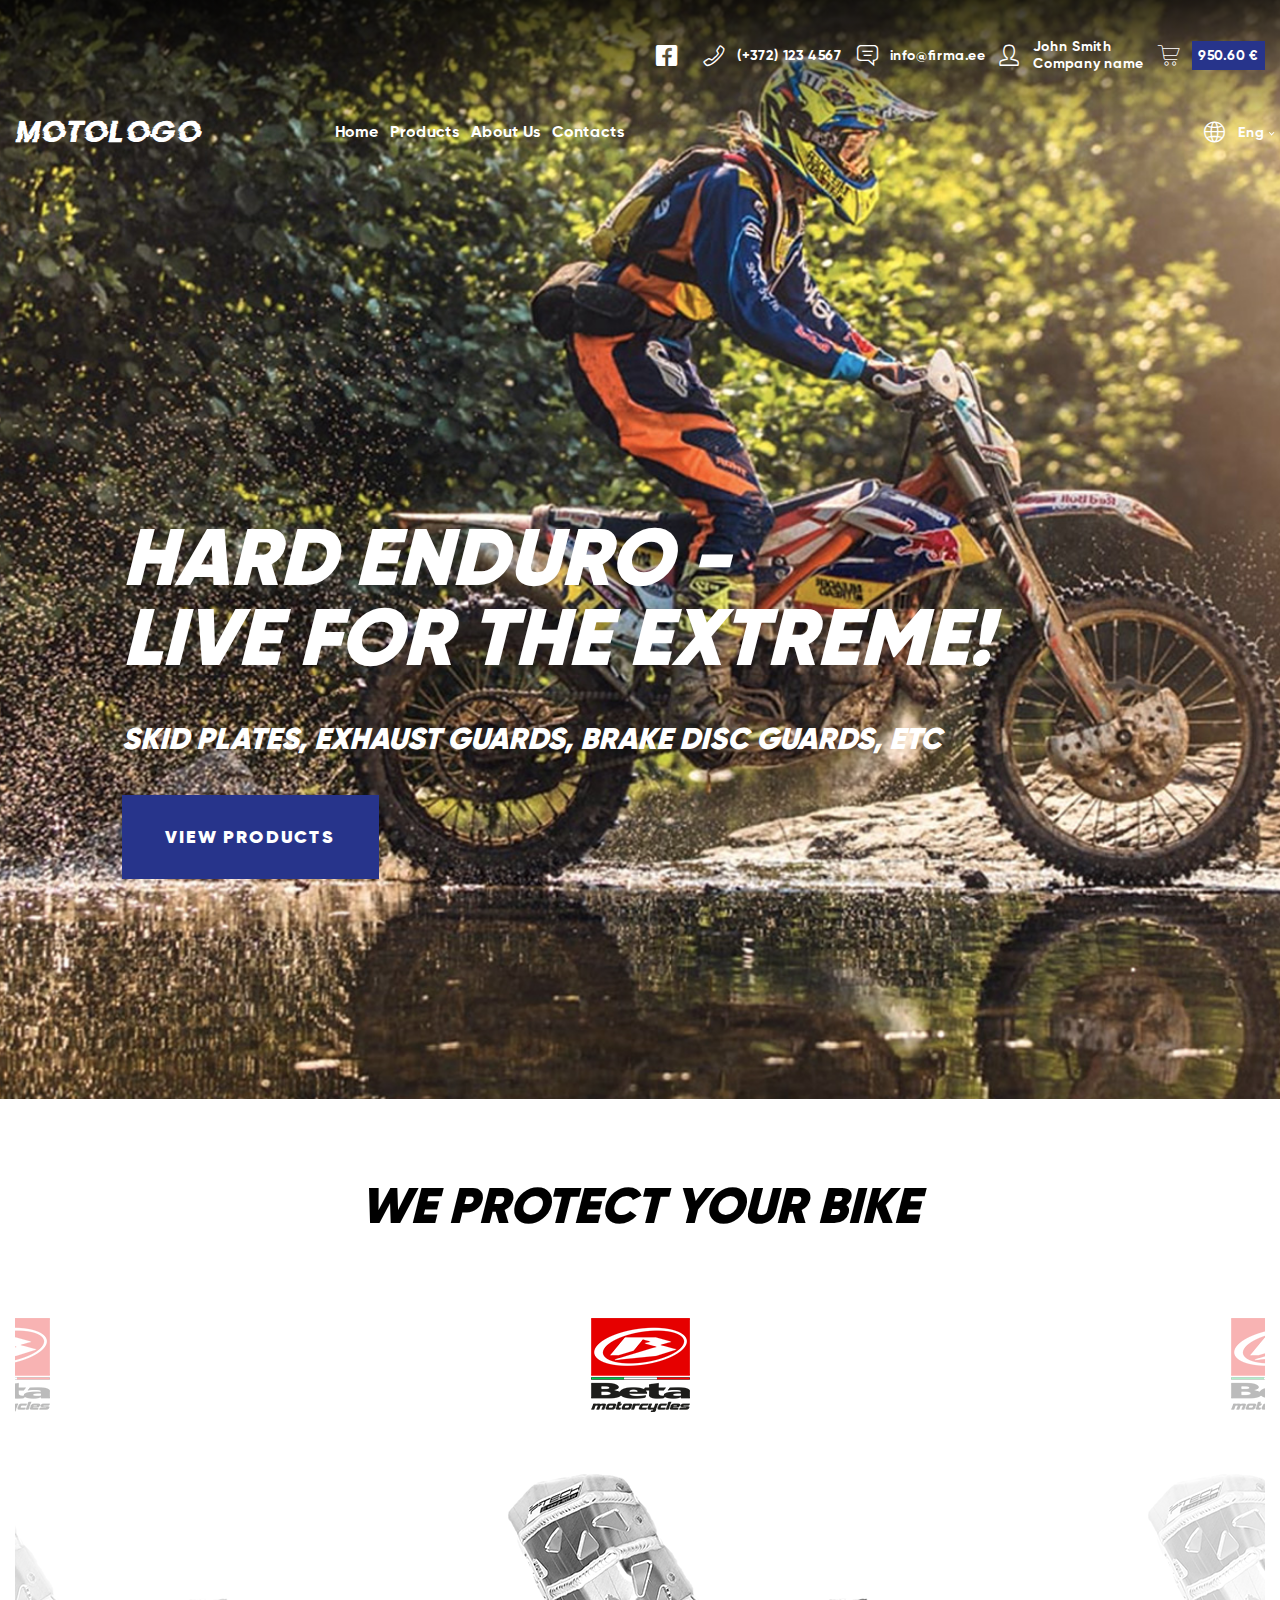
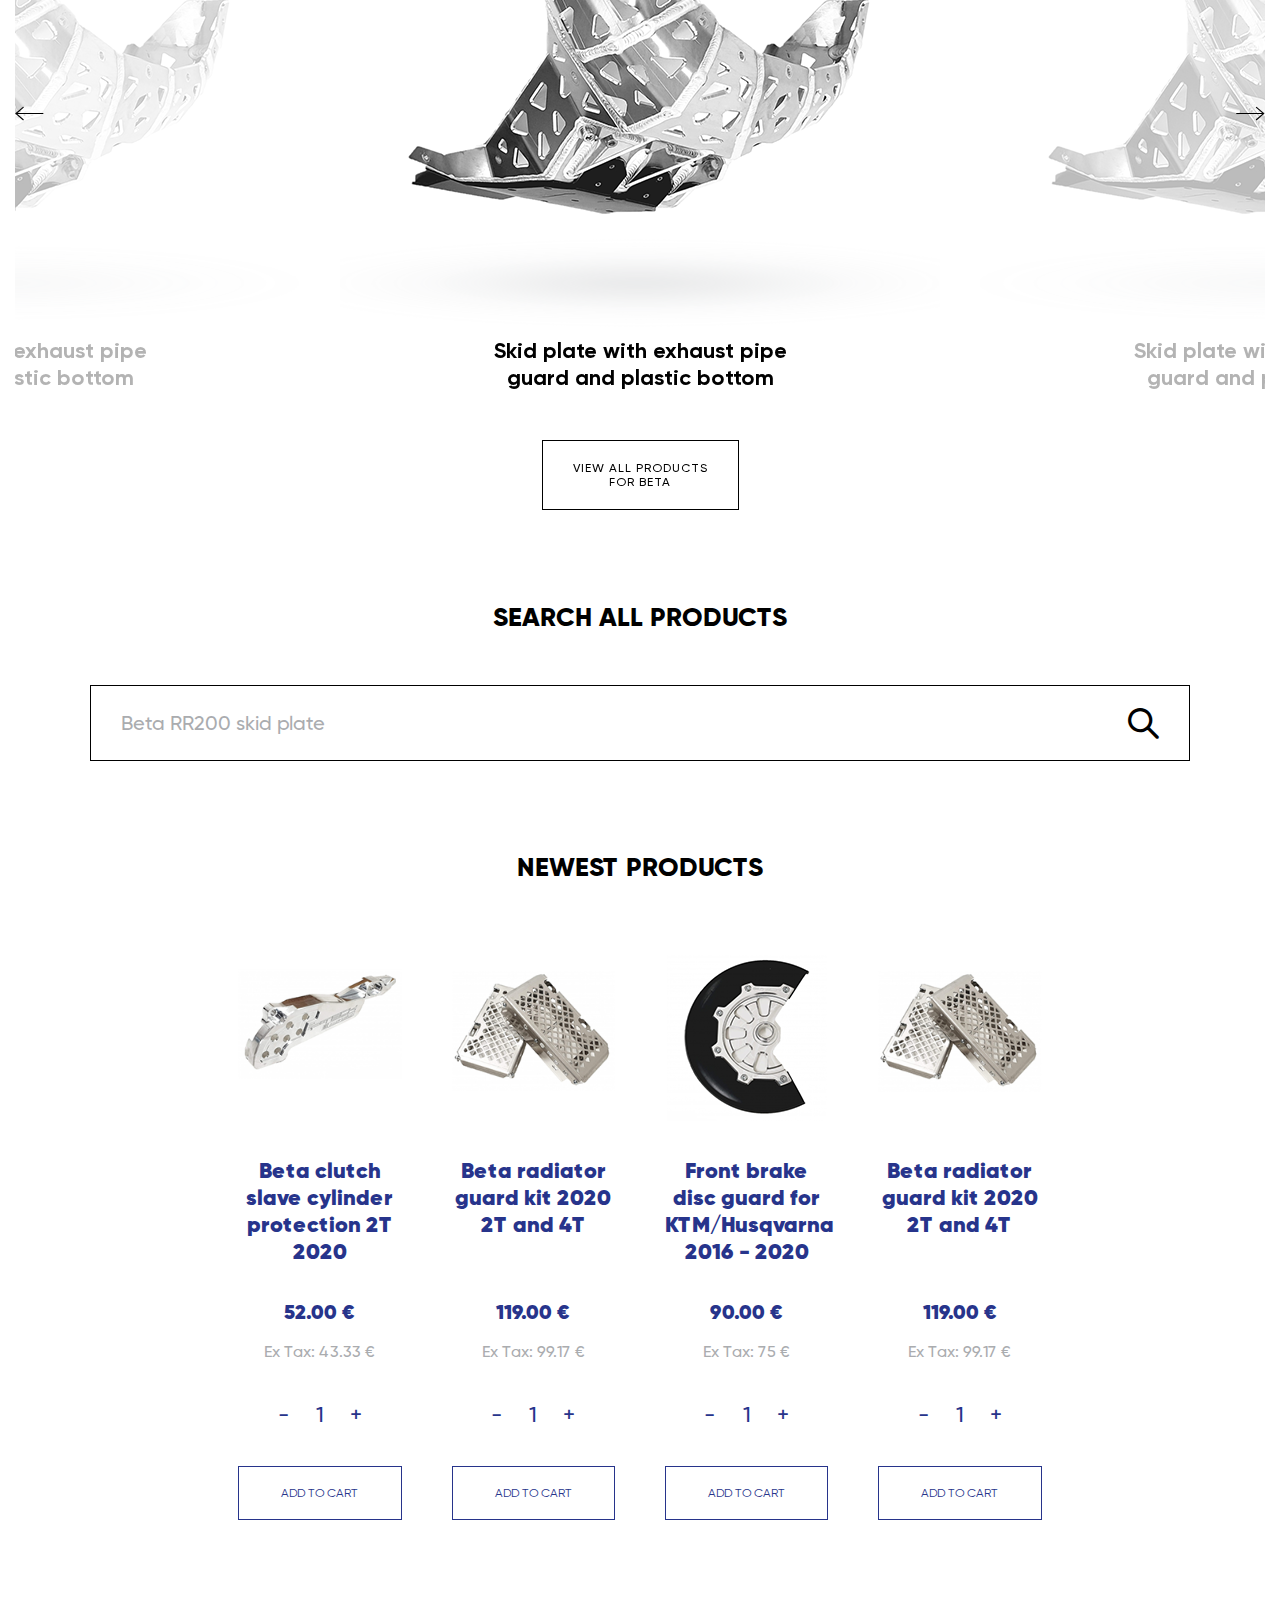
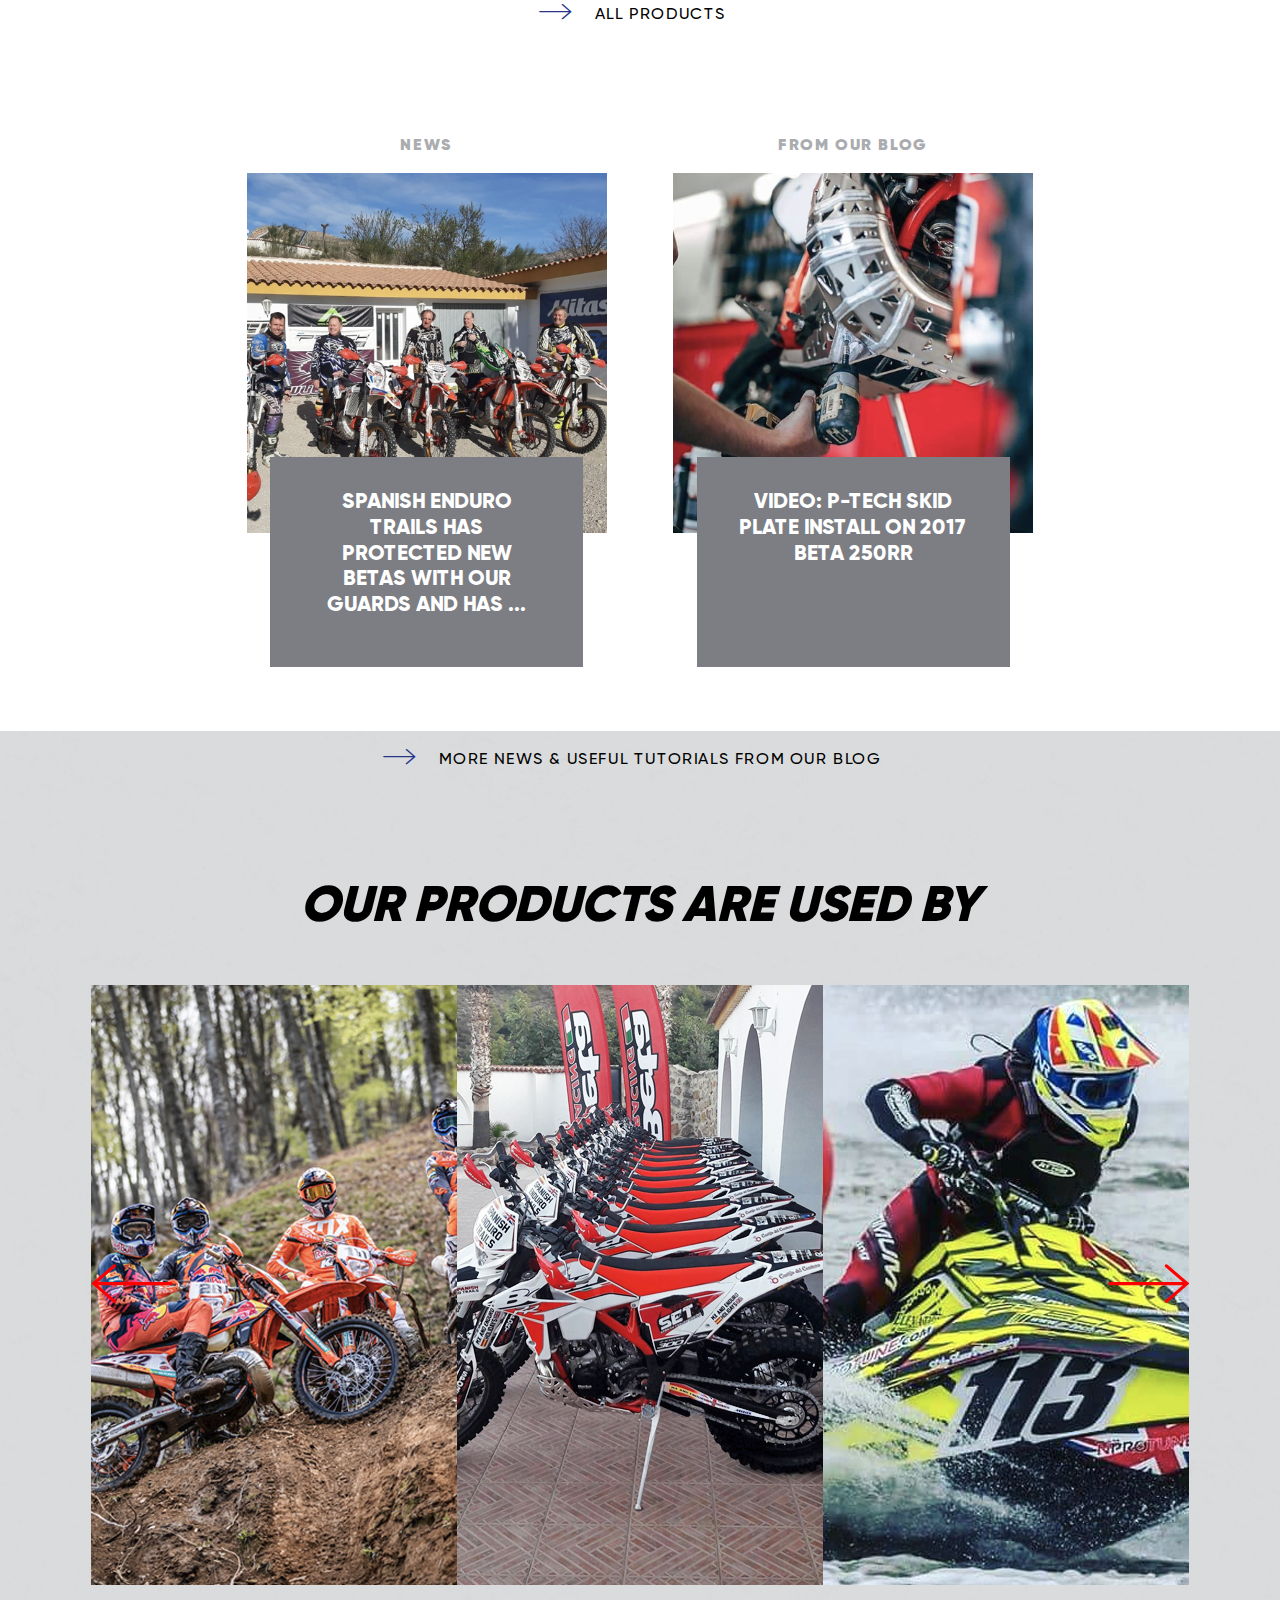
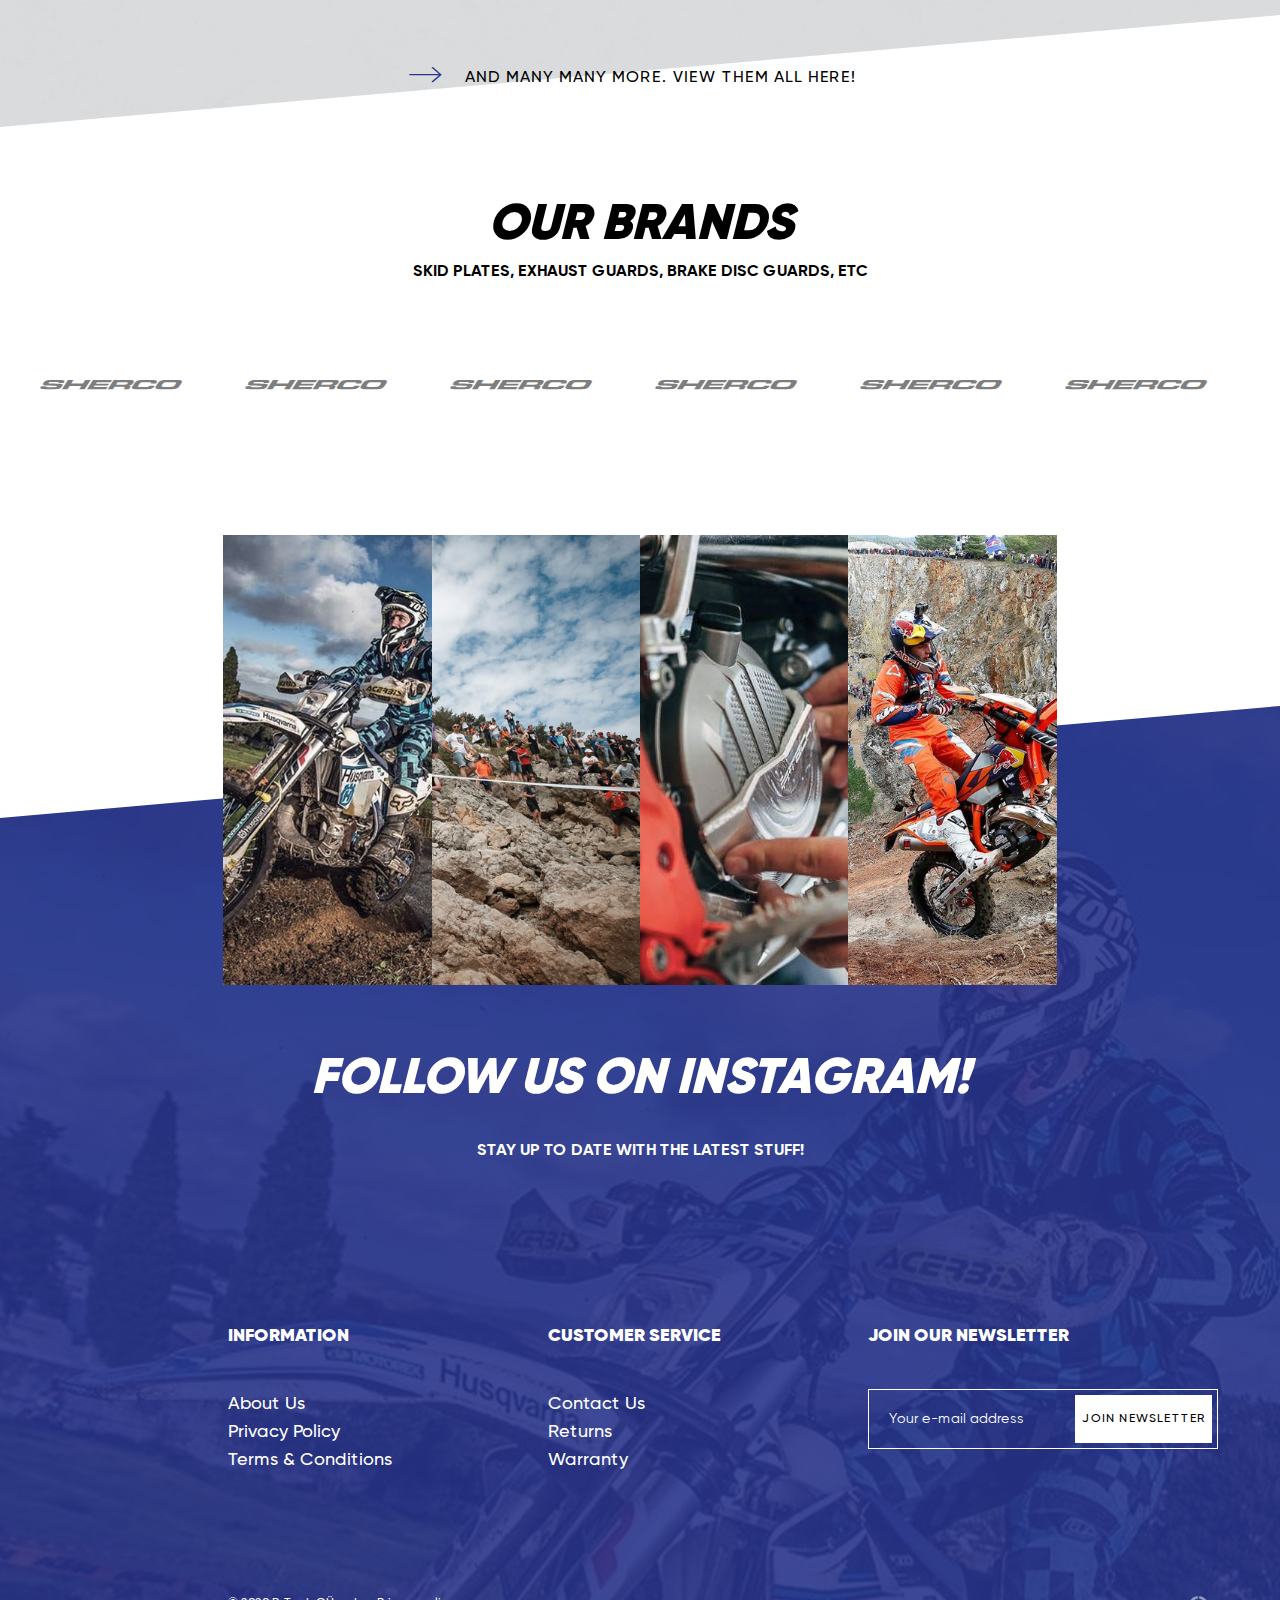
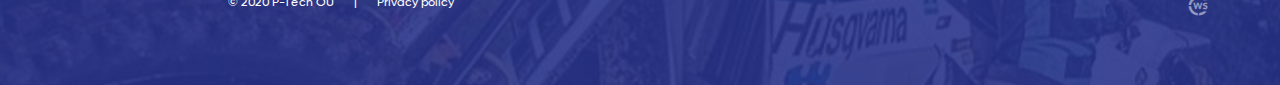
==== commit e8cfccc1: "test" ====
--- a/index.html
+++ b/index.html
@@ -481,7 +481,7 @@
 
 <!-- UsedBy start -->
 <section class="usedBy" id="usedBy">
-    <div class="sect__bg sect__bg_usedBy">
+    <div class="sect__bg sect__bg_usedBy sect__bg_usedBy1">
         <div class="sect__bgImg sect__bgImg_usedBy">
         </div>
     </div>
@@ -641,7 +641,7 @@
 
 <!-- Footer start -->
 <footer class="footer" id="footer">
-    <div class="sect__bg">
+    <div class="sect__bg sect__bg_footer">
         <div class="sect__bgImg sect__bgImg_footer">
         </div>
     </div>
--- a/css/main.css
+++ b/css/main.css
@@ -136,6 +136,7 @@
     background-size: cover;
     padding: 38px 0 220px;
     position: relative;
+    z-index: 3;
 }
 
 .header::after {
@@ -215,14 +216,31 @@
 
 
 
-
+.hamburger--spin.is-active .hamburger-inner {
+    background-color: #fff;
+}
+.hamburger--spin.is-active .hamburger-inner::after {
+    background-color: #fff;
+}
+.hamburger--spin.is-active .hamburger-inner::before {
+    background-color: #fff;
+}
 .hamburger-inner, .hamburger-inner::before, .hamburger-inner::after {
     background-color: #fff;
 }
-.js-active-header .hamburger-inner, .hamburger-inner::before, .hamburger-inner::after {
+.js-active-header .hamburger-inner, .js-active-header .hamburger-inner::before, .js-active-header .hamburger-inner::after {
     background-color: #000;
 }
 
+.js-active-header .hamburger--spin.is-active .hamburger-inner {
+    background-color: #000;
+}
+.js-active-header .hamburger--spin.is-active .hamburger-inner::after {
+    background-color: #000;
+}
+.js-active-header .hamburger--spin.is-active .hamburger-inner::before {
+    background-color: #000;
+}
 
 
  /* ------ Header MOBILE finish ------ */
@@ -579,6 +597,9 @@
 .swiper-slide-active .protect__btn {
     opacity: 1;
 }
+.swiper-container {
+    z-index: 0;
+}
 
 
 /* Protect slider finish */
@@ -890,31 +911,7 @@
     padding: 40px 0;
     position: relative;
 }
-.sect__bgImg {
-    width: 100%;
-    height: 100%;
-    content: '';
-    position: absolute;
-    z-index: 1;
-    opacity: 0.1;
-    background-size: contain;
-    object-fit: contain;
-    background-position: center, center;
-    margin: 0 auto;
-}
-.sect__bgImg_usedBy {
-    background-image: url(../img/png/layer-34.png);
-
-}
-
-.sect__bg_usedBy::before {
-    background-color: #f0f1f2!important;
-    width: 100%;
-    height: 100%;
-    content: '';
-    position: absolute;
-    z-index: 0;
-}
+
 .usedBy__title {
     font-weight: 900;
     font-stretch: normal;
@@ -1130,43 +1127,7 @@
     padding: 75px 0 60px;
     position: relative;
 }
-.sect__bg {
-    position: absolute;
-    left: 0;
-    bottom: 0;
-    overflow: hidden;
-    background-position: 0 0;
-    width: 100%;
-    max-width: 1920px;
-    height: 1014px;
-    left: 50%;
-    transform: translate(-50%);
-}
-.sect__bgImg_footer {
-    background-image: url(../img/jpg/layer-27.jpg);
-    background-size: contain;
-}
-
-.sect__bg::after {
-    width: 150%;
-    background-color: #fff;
-    height: 500px;
-    content: '';
-    position: absolute;
-    left: -25%;
-    top: 0;
-    transform: translate(0, -410px) rotate(-5deg);
-    z-index: 1;
-}
-
-.sect__bg::before {
-    background-color: #27348b;
-    width: 100%;
-    height: 100%;
-    content: '';
-    position: absolute;
-    z-index: 0;
-}
+
 .footer .container {
     z-index: 1;
     position: relative;
@@ -1253,4 +1214,95 @@
 
 
 
-/* ------Footer finish------ */+/* ------Footer finish------ */
+
+
+/* ------sect__bg start------ */
+
+
+
+.sect__bgImg {
+    background-repeat: no-repeat;
+    width: 100%;
+    height: 100%;
+    content: '';
+    position: absolute;
+    z-index: 1;
+    opacity: 0.1;
+    background-size: cover;
+    background-position: center, center;
+}
+.sect__bgImg_usedBy {
+    background-image: url(../img/png/layer-34.png);
+
+}
+.sect__bgImg_footer {
+    background-image: url(../img/jpg/layer-27.jpg);
+}
+
+
+
+
+
+
+.sect__bg::before {
+    background-color: #27348b;
+    width: 100%;
+    height: 100%;
+    content: '';
+    position: absolute;
+    z-index: 0;
+}
+.sect__bg {
+    z-index: -1;
+    position: absolute;
+    left: 0;
+    bottom: 0;
+    overflow: hidden;
+    background-position: 0 0;
+    width: 100%;
+    max-width: 1920px;
+    height: 1014px;
+    left: 50%;
+    transform: translate(-50%);
+}
+
+
+.sect__bg_footer::after {
+    width: 150%;
+    background-color: #fff;
+    height: 500px;
+    content: '';
+    position: absolute;
+    left: -25%;
+    top: 0;
+    transform: translate(0, -410px) rotate(-5deg);
+    z-index: 1;
+}
+
+
+.sect__bg_usedBy::after {
+    width: 150%;
+    background-color: #fff;
+    height: 500px;
+    content: '';
+    position: absolute;
+    left: -25%;
+    bottom:-837px!important;
+    transform: translate(0, -410px) rotate(-5deg);
+    z-index: 5;
+}
+
+
+.sect__bg_usedBy::before {
+    background-color: #f0f1f2!important;
+    width: 100%;
+    height: 100%;
+    content: '';
+    position: absolute;
+    z-index: 0;
+}
+
+
+
+/* ------sect__bg start------ */--- a/css/media_query.css
+++ b/css/media_query.css
@@ -221,10 +221,13 @@
 		order: 1;
     }
     .menuMobActive .header__nav {
-        background: rgba(0, 0,0, 0.45);
-		border-radius: 10px;
-		padding: 20px;
-		flex-direction: column;
+        background: rgb(0 0 0 / 64%);
+        border-radius: 10px;
+        padding: 12px;
+        flex-direction: column;
+        position: fixed;
+        width: 90%;
+        z-index: 7;
     }
     
     .menuMobActive .header__menu {
@@ -446,6 +449,9 @@
 
 /* 420-576px col- */
 @media screen and (min-width: 420px) and (max-width: 576px){
+    .menuMobActive .header__nav {
+        width: 95%;
+    }
     .newsBlog__text {
         max-width: 346px;
         height: 154px;
